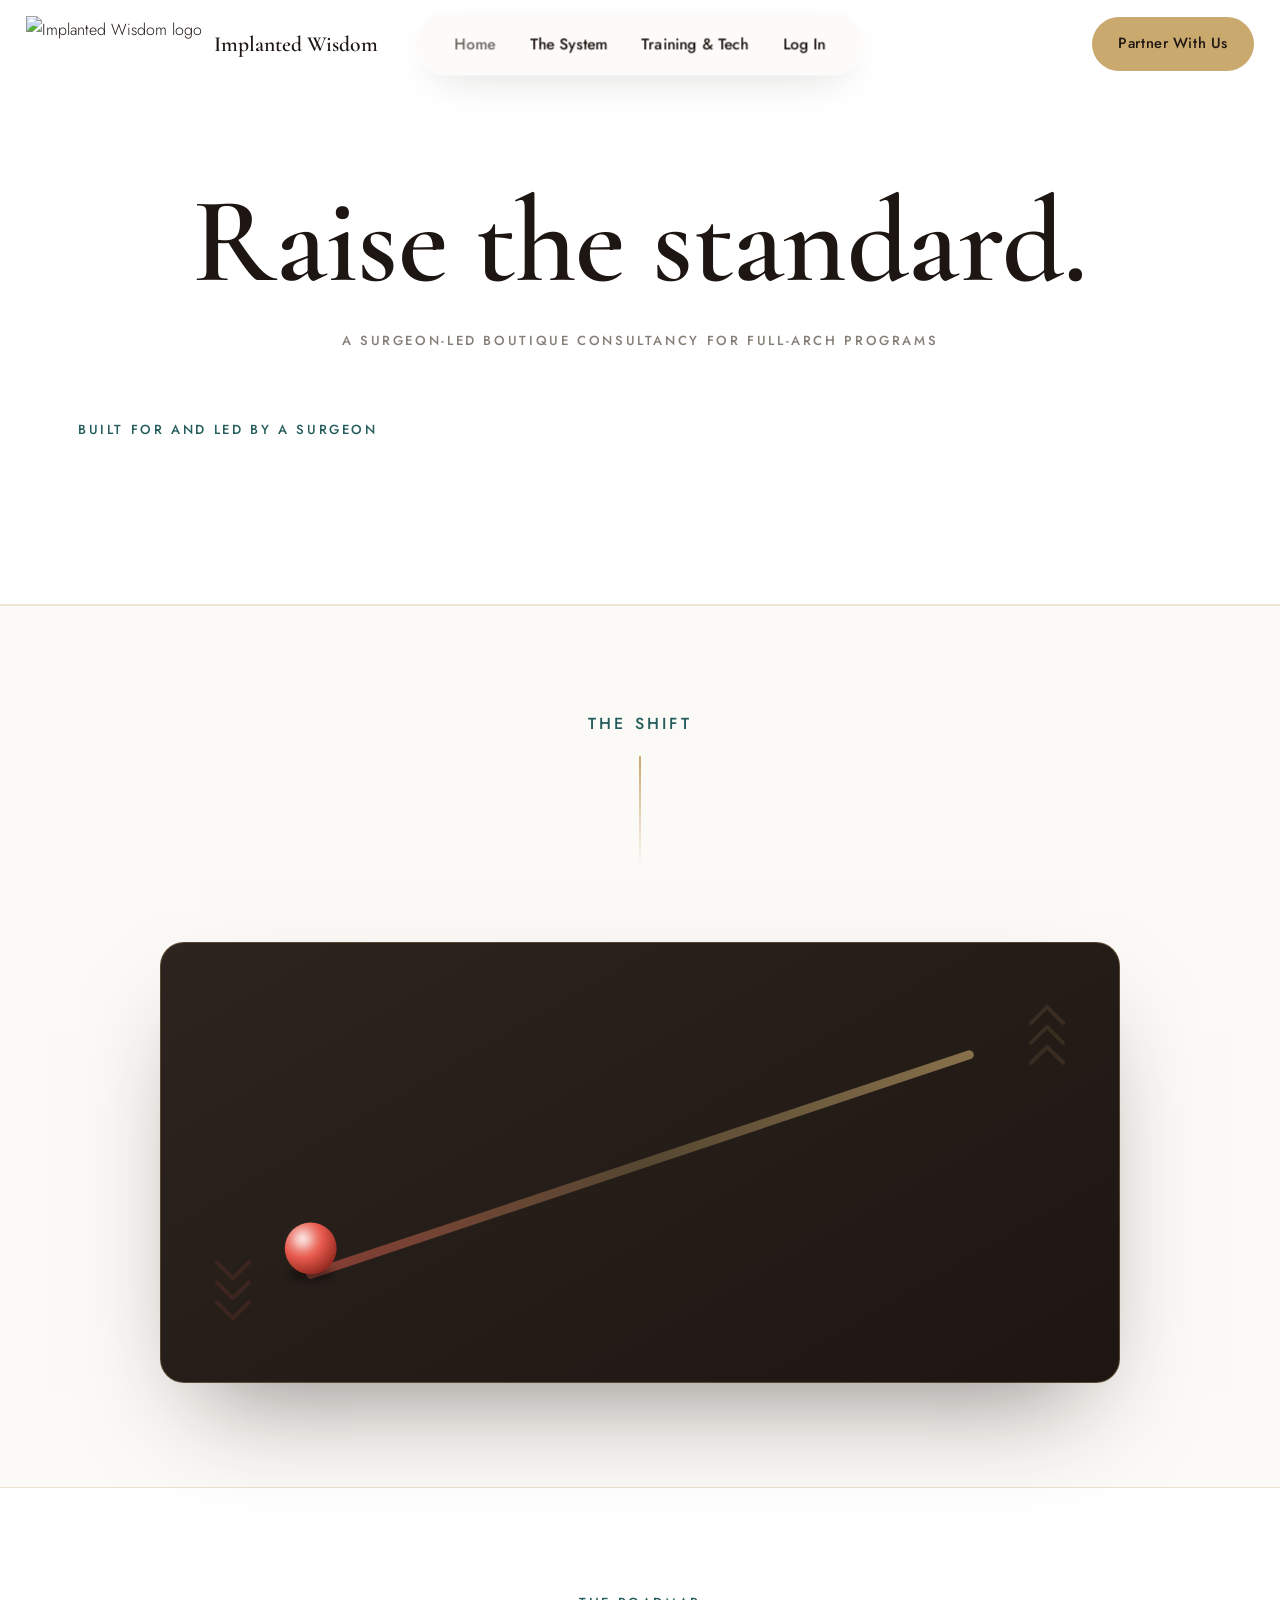
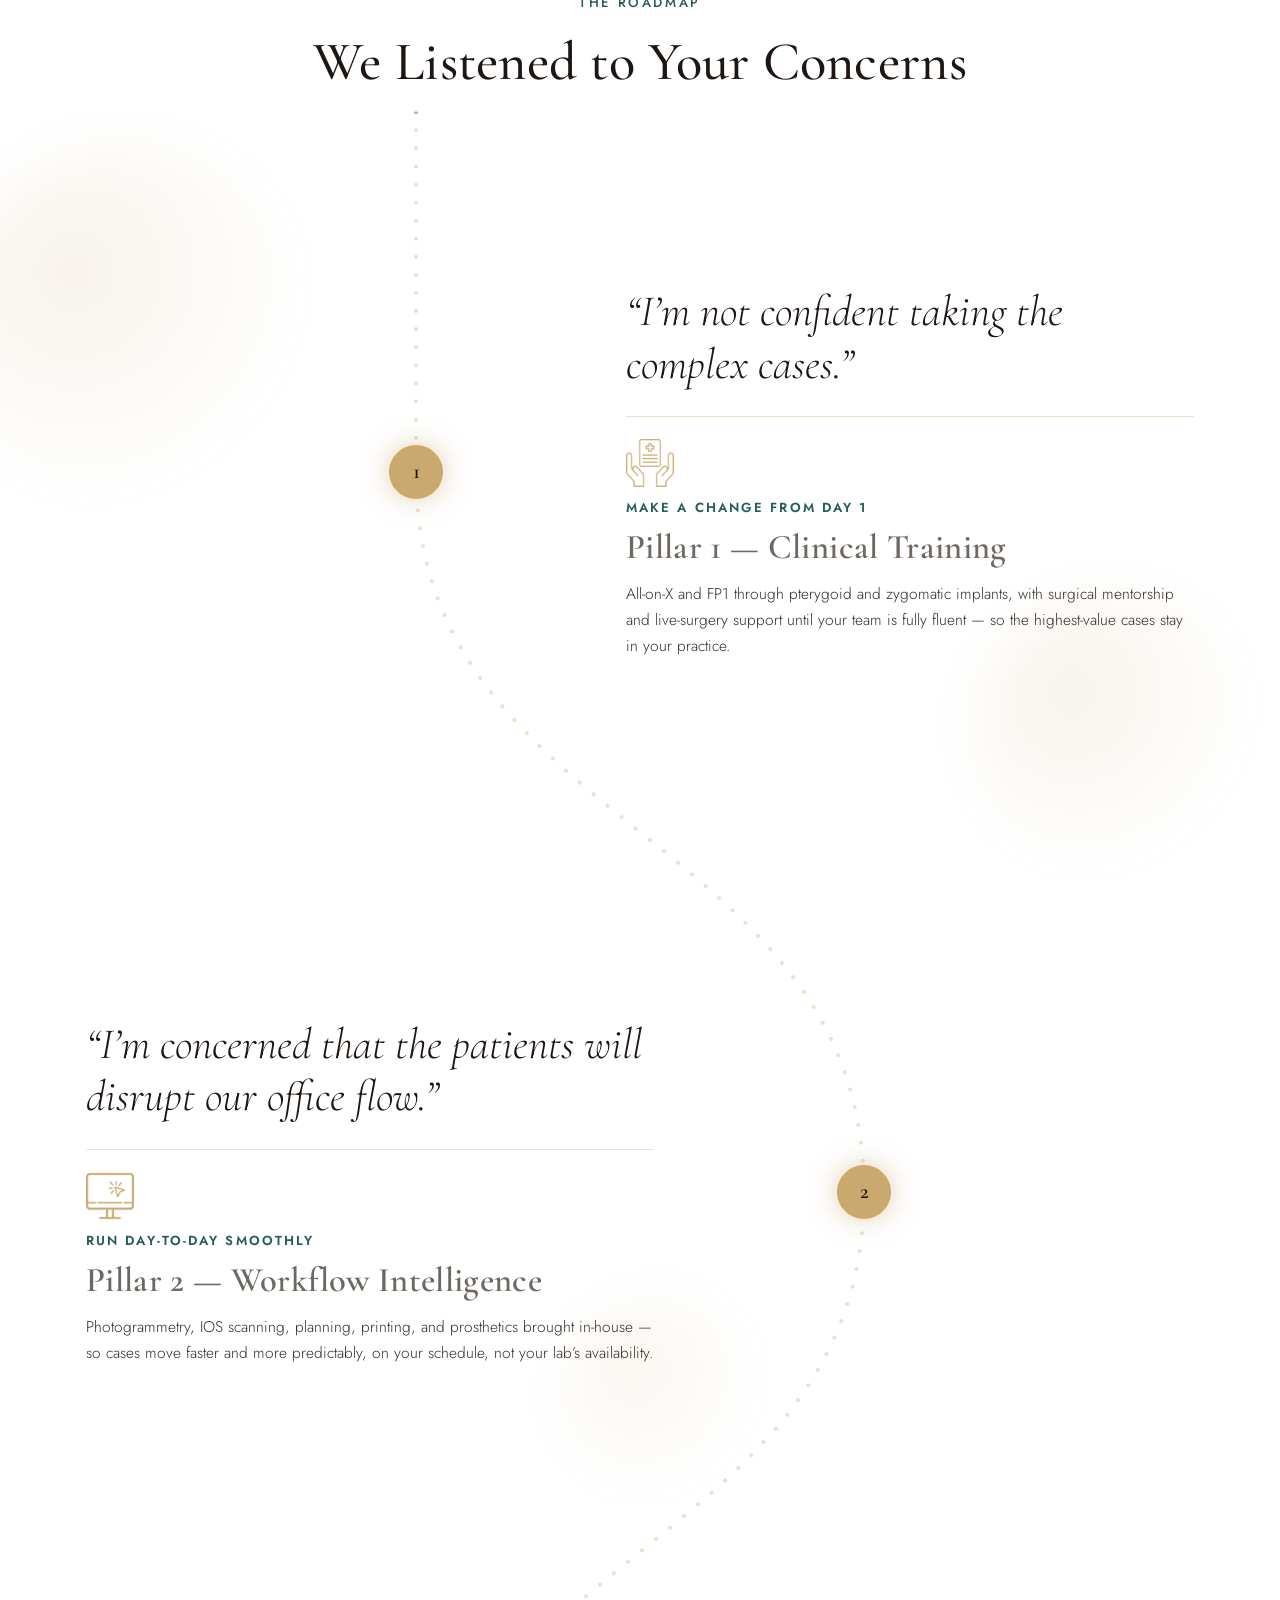
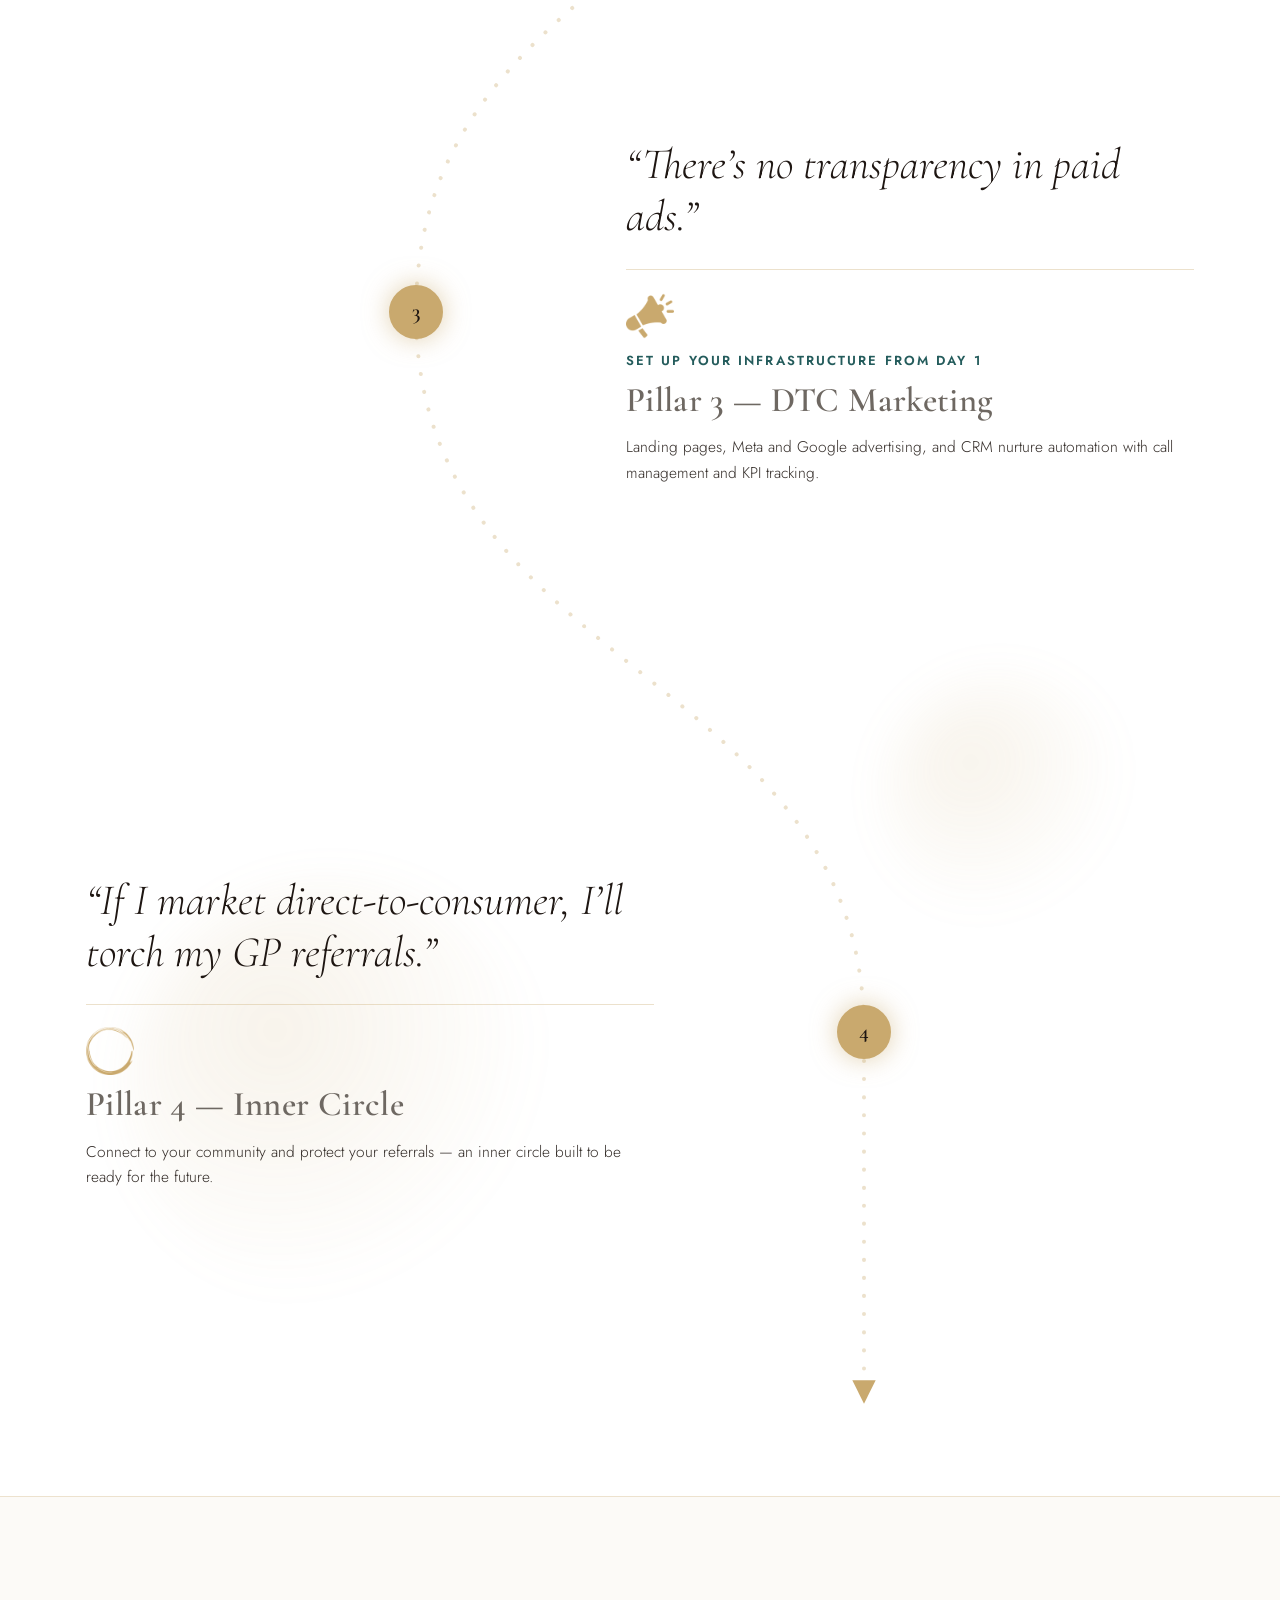
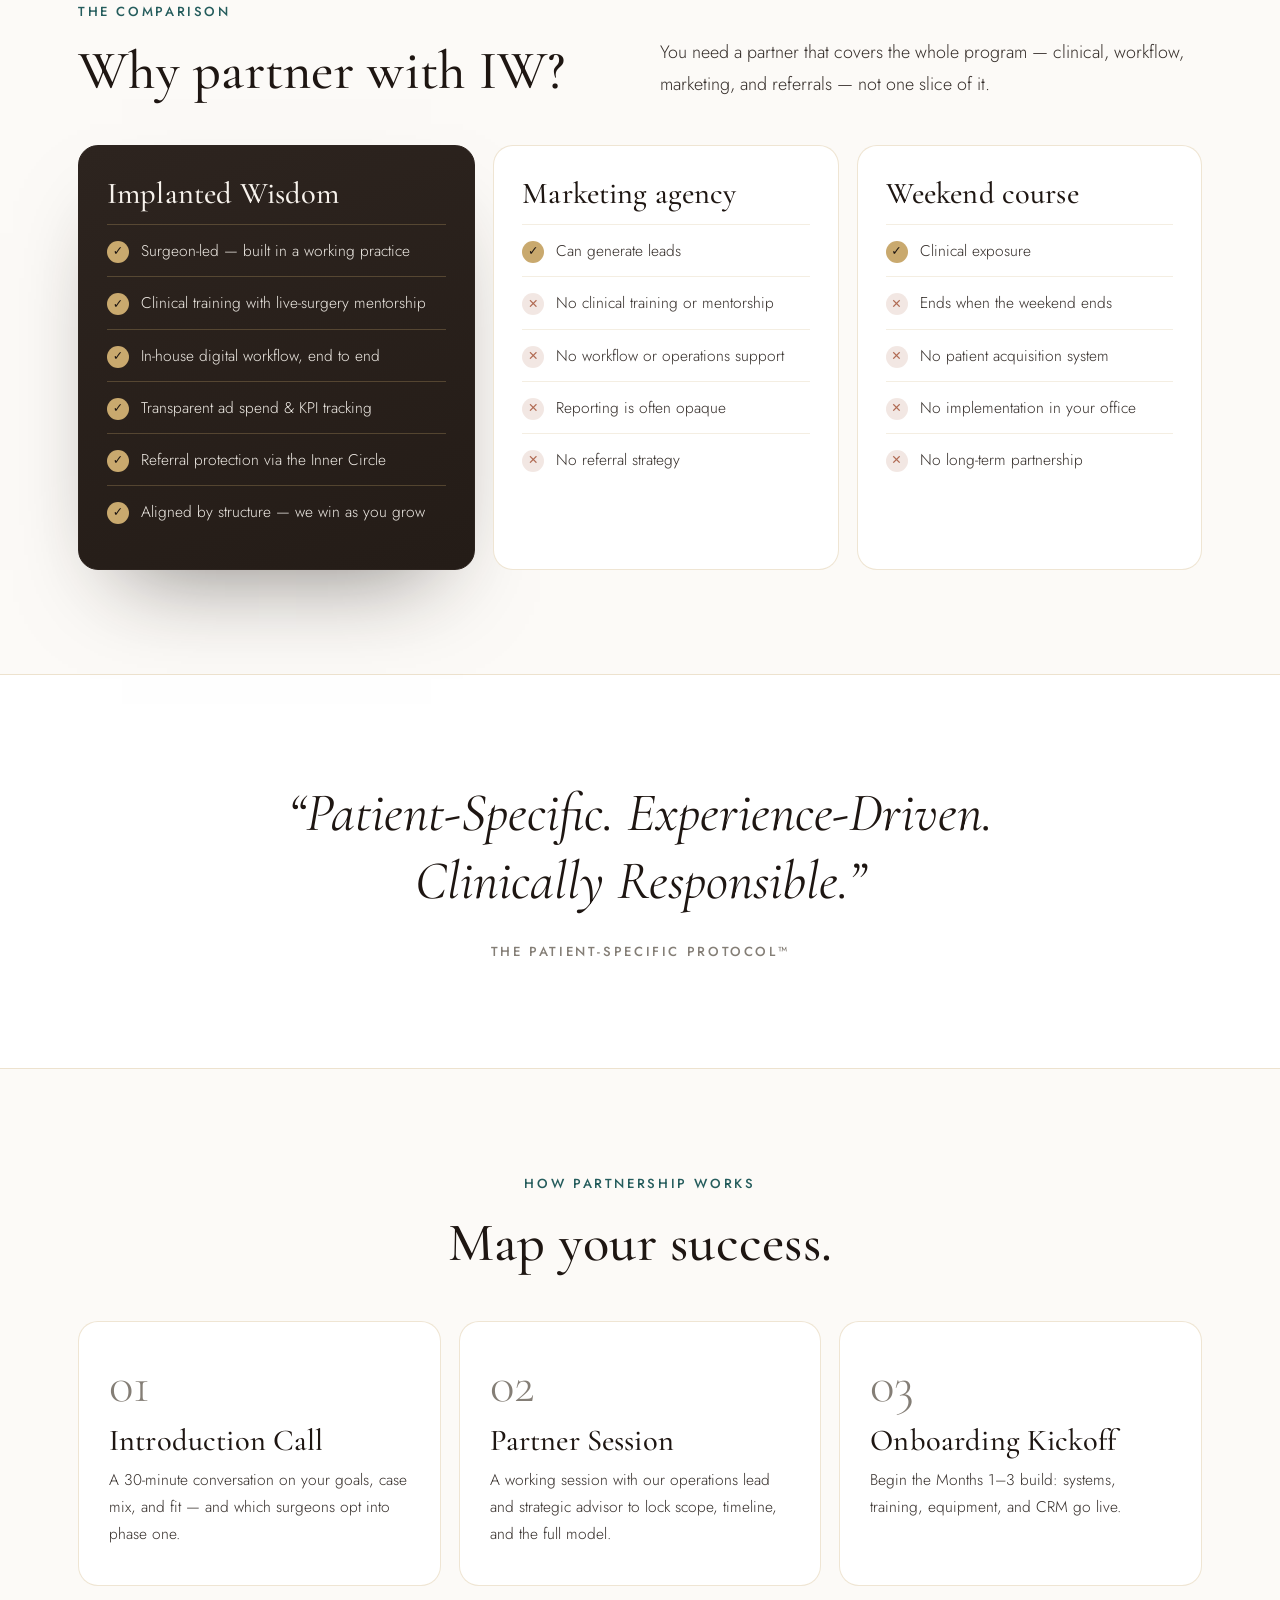
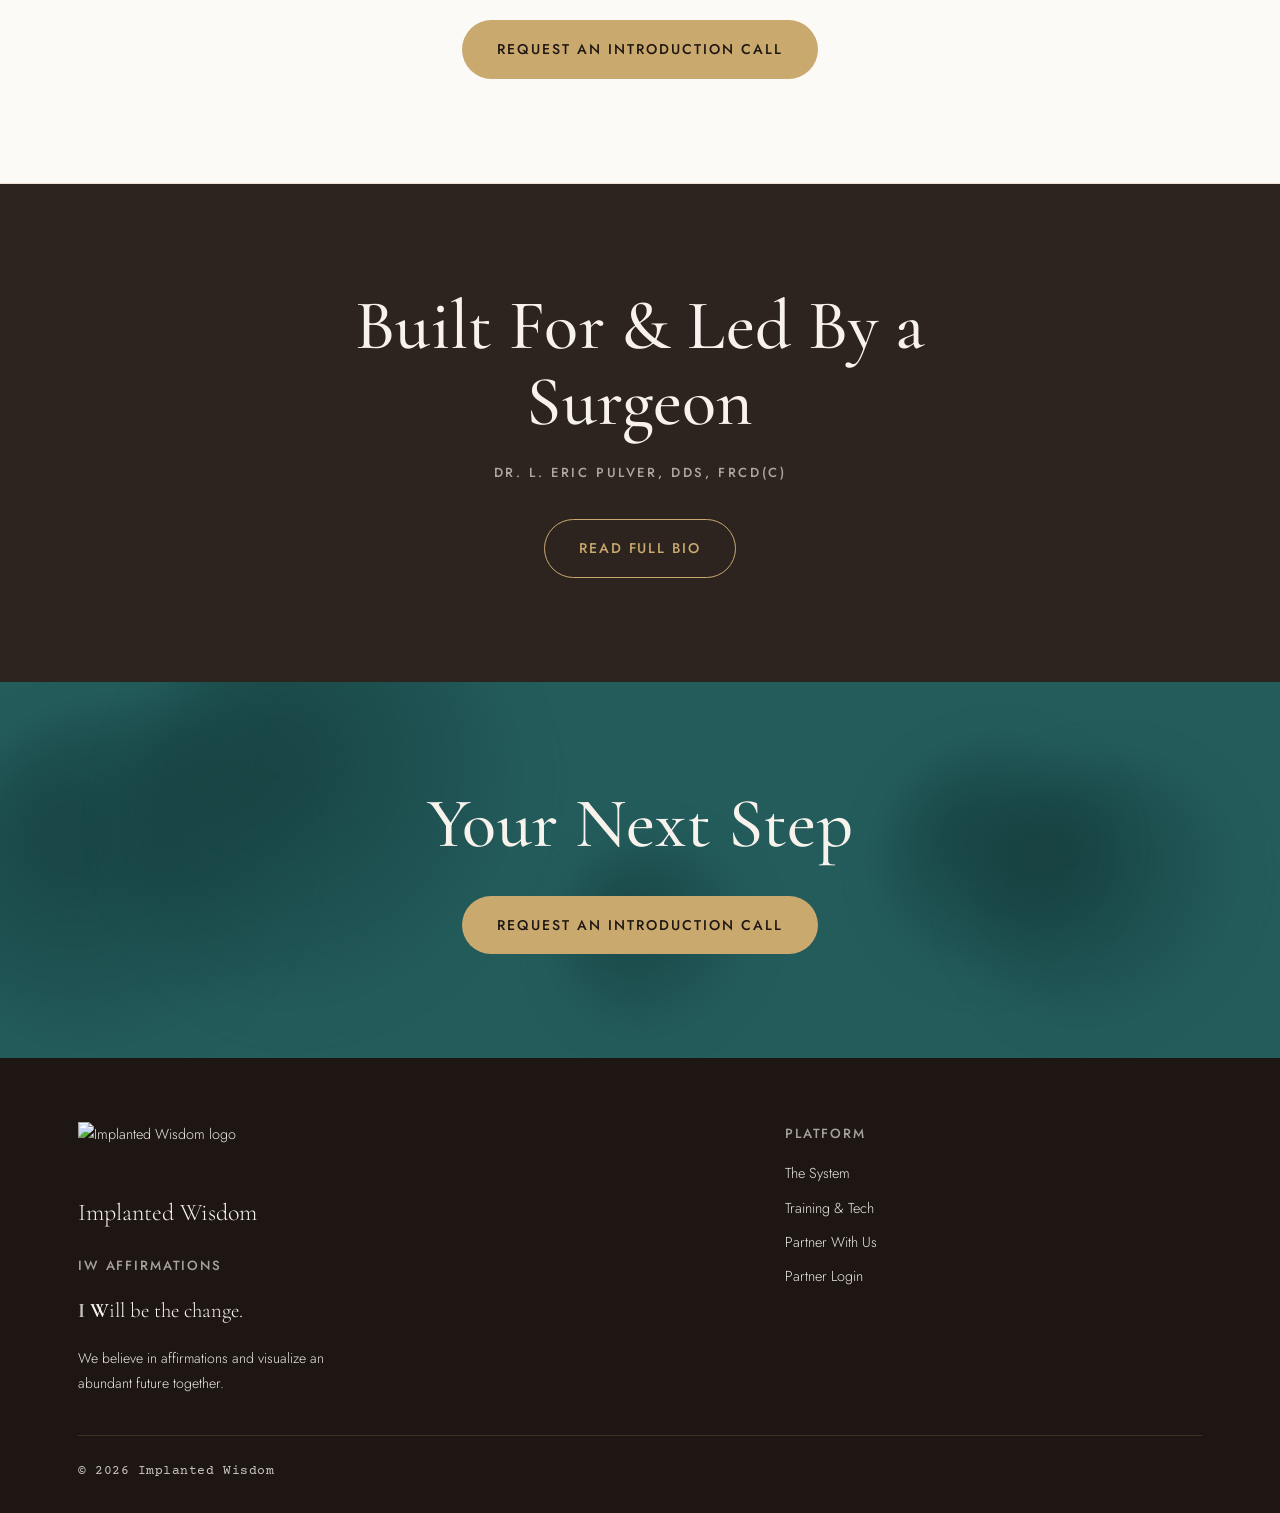
==== index.html @ 8e7bd253 "Add files via upload" ====
<!DOCTYPE html>
<html lang="en">
<head>
<meta charset="UTF-8">
<meta name="viewport" content="width=device-width, initial-scale=1.0">
<title>Implanted Wisdom — A Surgeon-Led Boutique Consultancy</title>
<meta name="description" content="Implanted Wisdom — a surgeon-led boutique consultancy for full-arch programs. We listened to your concerns and built the roadmap to answer each one.">
<meta property="og:title" content="Implanted Wisdom — A Surgeon-Led Boutique Consultancy">
<meta property="og:type" content="website">
<meta property="og:image" content="https://implantedwisdomcollective.com/og-image.png">
<meta property="og:url" content="https://implantedwisdomcollective.com/">
<link rel="icon" href="favicon.ico" sizes="any">
<link rel="icon" type="image/png" href="favicon.png">
<link rel="apple-touch-icon" href="apple-touch-icon.png">
<style>
/* ============================================================
   IMPLANTED WISDOM — HOME (white editorial redesign v2)
   Base: index-6 · Brand tokens from Brand Identity System 2026.
   ============================================================ */

@import url('https://fonts.googleapis.com/css2?family=Cormorant+Garamond:ital,wght@0,300;0,500;0,600;1,300;1,500;1,600&family=Jost:wght@300;400;500;600&family=Courier+Prime:wght@400;700&display=swap');

:root{
  --ink:#1E1612;
  --espresso:#2D241F;
  --gold:#C9A96E;
  --gold-soft:#d9c099;
  --gold-deep:#a8874e;
  --grey:#847e76;
  --grey-deep:#6e6862;
  --grey-light:rgba(242,238,231,.65);
  --teal:#245C5C;
  --teal-deep:#1c4a4a;
  --cream:#F7F2EC;
  --white:#FFFFFF;
  --paper:#FCFAF7;
  --ink-70:rgba(30,22,18,.9);
  --ink-50:rgba(30,22,18,.6);
  --cream-70:rgba(247,242,236,.96);
  --hairline:rgba(201,169,110,.30);
  --clay:#b06a52;

  --display:'Cormorant Garamond', Georgia, serif;
  --body:'Jost', system-ui, sans-serif;
  --mono:'Courier Prime', monospace;

  --maxw:1180px;
  --ease:cubic-bezier(.22,.68,.24,1);
}

*{box-sizing:border-box;margin:0;padding:0}
html{scroll-behavior:smooth}
[id]{scroll-margin-top:110px}
body{
  font-family:var(--body);font-weight:300;font-size:16px;line-height:1.75;
  color:var(--ink);background:var(--white);-webkit-font-smoothing:antialiased;overflow-x:hidden;
}
img{max-width:100%;display:block}
a{color:inherit;text-decoration:none}

h1,h2,h3{font-family:var(--display);font-weight:500;line-height:1.08;letter-spacing:.005em}
h1{font-size:clamp(3rem,8vw,6rem);font-weight:300}
h2{font-size:clamp(2.1rem,4.4vw,3.4rem)}
h3{font-size:clamp(1.4rem,2.4vw,1.9rem)}
.italic-gold{font-style:italic;color:var(--grey);font-weight:300}
.label{font-family:var(--body);font-weight:500;text-transform:uppercase;
  letter-spacing:.2em;font-size:0.82rem;color:var(--grey)}
.label.teal{color:var(--teal)}
.mono{font-family:var(--mono);letter-spacing:.02em}
.lead{font-size:1.12rem;line-height:1.8;color:var(--ink-70);max-width:62ch}
.tm{font-size:.62em;vertical-align:.55em;font-family:var(--body);font-weight:500}

.wrap{max-width:var(--maxw);margin:0 auto;padding:0 28px}
section{padding:104px 0}
.section-dark{background:var(--espresso);color:var(--cream)}
.section-dark .lead{color:var(--cream-70)}
.eyebrow{margin-bottom:18px}
.center{text-align:center}
.center .lead{margin-left:auto;margin-right:auto}
.narrow{max-width:800px}

/* ---------- scroll reveals ---------- */
.rv{opacity:0;transform:translateY(34px);transition:opacity .9s var(--ease),transform .9s var(--ease)}
.rv.in{opacity:1;transform:none}
.rv.d1{transition-delay:.08s}.rv.d2{transition-delay:.18s}.rv.d3{transition-delay:.28s}
@media (prefers-reduced-motion: reduce){.rv{opacity:1;transform:none;transition:none}}

/* Header / Nav — floating frosted pill (template style) */
.site-header{position:fixed;top:0;left:0;right:0;z-index:50;background:transparent;pointer-events:none}
.nav{display:flex;align-items:center;justify-content:space-between;
  height:auto;max-width:none;margin:0;padding:16px 26px;position:relative}
.brand{display:flex;align-items:center;gap:12px;color:var(--ink);pointer-events:auto}
.brand .brand-logo{height:56px;width:auto;display:block;object-fit:contain}
.brand .wordmark{line-height:1.05}
.brand .wordmark .name{font-family:var(--display);font-weight:600;font-size:1.35rem;color:var(--ink)}
.pillnav{pointer-events:auto;position:absolute;left:50%;top:50%;transform:translate(-50%,-50%);
  display:flex;align-items:center;gap:34px;
  background:rgba(250,248,244,.5);backdrop-filter:blur(16px) saturate(1.2);
  -webkit-backdrop-filter:blur(16px) saturate(1.2);
  border-radius:999px;padding:17px 38px;border:1px solid rgba(255,255,255,.55);
  box-shadow:0 14px 44px -22px rgba(30,22,18,.3)}
.pillnav a{font-family:var(--body);font-weight:500;font-size:.97rem;letter-spacing:.01em;
  color:var(--ink);transition:color .2s;white-space:nowrap}
.pillnav a:hover,.pillnav a.active{color:var(--grey-deep)}
.navright{display:flex;align-items:center;gap:10px;pointer-events:auto}
.nav-cta{font-family:var(--body);font-weight:500;font-size:.92rem;letter-spacing:.04em;
  background:var(--gold);color:var(--ink);padding:14px 26px;border-radius:999px;transition:all .25s;white-space:nowrap}
.nav-cta:hover{background:var(--gold-soft);transform:translateY(-1px)}
.nav-toggle{display:none;pointer-events:auto;background:rgba(250,248,244,.6);
  backdrop-filter:blur(14px);-webkit-backdrop-filter:blur(14px);
  border:1px solid rgba(255,255,255,.55);border-radius:999px;width:48px;height:48px;
  color:var(--ink);font-size:1.4rem;cursor:pointer;box-shadow:0 10px 30px -16px rgba(30,22,18,.3)}

/* Buttons */
.btn{display:inline-block;font-family:var(--body);font-weight:500;text-transform:uppercase;
  letter-spacing:.14em;font-size:0.88rem;padding:16px 34px;border-radius:999px;cursor:pointer;
  transition:all .25s;border:1px solid transparent}
.btn-gold{background:var(--gold);color:var(--ink)}
.btn-gold:hover{background:var(--gold-soft);transform:translateY(-2px)}
.btn-outline{border-color:var(--gold);color:var(--gold);background:transparent}
.btn-outline:hover{background:var(--gold);color:var(--ink)}
.btn-outline-ink{border-color:var(--ink);color:var(--ink);background:transparent}
.btn-outline-ink:hover{background:var(--ink);color:var(--cream)}
.btn-row{display:flex;gap:16px;flex-wrap:wrap;margin-top:34px}
.center .btn-row{justify-content:center}
.btn-row.center{justify-content:center}

/* Hero — big black headline + hero shot (template style) */
.hero{position:relative;background:var(--white);color:var(--ink);
  padding:180px 0 0;overflow:visible}
.hero .wrap{position:relative;z-index:2;max-width:1100px}
.hero h1{margin:0;color:var(--ink);font-weight:600;
  font-size:clamp(3.2rem,10.5vw,7.6rem);line-height:1.02;letter-spacing:-.005em}
.hero-shot{max-width:1240px;margin:26px auto 0;padding:0}
.hero-shot img{width:100%;height:auto;display:block}
.scroll-cue{position:relative;z-index:2;margin-top:58px;font-family:var(--mono);
  letter-spacing:.34em;text-transform:uppercase;font-size:0.72rem;color:var(--grey);
  display:flex;flex-direction:column;align-items:center;gap:12px}
.scroll-cue .sc-label{animation:scPulse 2.4s ease-in-out infinite}
@keyframes scPulse{0%,100%{opacity:.45}50%{opacity:1}}
.scroll-cue .sc-line{position:relative;width:2px;height:110px;border-radius:2px;overflow:hidden;
  background:linear-gradient(var(--gold),rgba(201,169,110,0))}
.scroll-cue .sc-dot{position:absolute;left:50%;top:-6px;width:6px;height:6px;border-radius:50%;
  transform:translateX(-50%);background:var(--gold);box-shadow:0 0 12px 2px rgba(201,169,110,.9);
  animation:scDrop 2.1s cubic-bezier(.6,0,.4,1) infinite}
@keyframes scDrop{0%{top:-6px;opacity:0}18%{opacity:1}82%{opacity:1}100%{top:110px;opacity:0}}
.scroll-cue .sc-arrows{display:flex;flex-direction:column;align-items:center;margin-top:14px}
.scroll-cue .sc-arrows i{width:13px;height:13px;margin-top:-5px;transform:rotate(45deg);
  border-right:2px solid var(--gold);border-bottom:2px solid var(--gold);opacity:0;
  animation:scChev 1.9s ease-in-out infinite}
.scroll-cue .sc-arrows i:nth-child(1){animation-delay:0s}
.scroll-cue .sc-arrows i:nth-child(2){animation-delay:.16s}
.scroll-cue .sc-arrows i:nth-child(3){animation-delay:.32s}
@keyframes scChev{0%{opacity:0;transform:translateY(-5px) rotate(45deg)}
  40%{opacity:1}100%{opacity:0;transform:translateY(6px) rotate(45deg)}}
@media(prefers-reduced-motion:reduce){.scroll-cue *{animation:none}}

/* DTC — sphere & track cinematic animation (dark panel on white page) */
.shift-section{background:var(--paper);border-top:1px solid var(--hairline);border-bottom:1px solid var(--hairline)}
.dtc-viz{max-width:960px;margin:0 auto;background:linear-gradient(150deg,var(--espresso) 0%,#241c17 55%,var(--ink) 100%);
  border:1px solid var(--hairline);border-radius:24px;padding:20px clamp(12px,3vw,30px);
  box-shadow:0 50px 100px -40px rgba(30,22,18,.5)}
.shift-stage{width:100%}
.shift-stage svg{width:100%;height:auto;display:block;overflow:visible}
.st-track{fill:none;stroke:url(#stTrack);stroke-width:9;stroke-linecap:round}
.st-eyebrow{opacity:0;font-size:21px}
@media(max-width:600px){.st-eyebrow{font-size:27px;letter-spacing:1.5px}}
.st-stat{opacity:0;transition:opacity .35s ease;pointer-events:none}
@media (hover:hover) and (pointer:fine){
  #txtGold,#txtRed{cursor:pointer}
  #txtGold:hover .st-stat,#txtRed:hover .st-stat{opacity:1}
}
.st-chev{opacity:.12;animation:stFlash 1.5s ease-in-out infinite}
@keyframes stFlash{0%,100%{opacity:.12}45%{opacity:1}}

/* Concern -> Pillar winding roadmap — white version */
.rm-road{position:relative;max-width:1120px;margin:0 auto}
.rm-svg{position:absolute;left:0;top:0;overflow:visible;pointer-events:none;z-index:0}
.rm-base{fill:none;stroke:rgba(201,169,110,.35);stroke-width:4;stroke-linecap:round;stroke-dasharray:.1 18}
.rm-prog{fill:none;stroke:var(--gold);stroke-width:4;stroke-linecap:round;stroke-dasharray:.1 18}
.rm-dot{position:absolute;left:0;top:0;width:18px;height:18px;border-radius:50%;background:var(--gold);
  transform:translate(-50%,-50%);box-shadow:0 0 22px rgba(201,169,110,.9);opacity:0;transition:opacity .3s;z-index:3}
.rm-node{position:absolute;left:0;top:0;width:54px;height:54px;border-radius:50%;transform:translate(-50%,-50%);
  background:var(--white);border:2px solid rgba(201,169,110,.55);display:flex;align-items:center;justify-content:center;
  font-family:var(--display);font-weight:600;font-size:1.35rem;color:var(--grey-deep);z-index:2;transition:all .45s;
  box-shadow:0 10px 30px -14px rgba(30,22,18,.25)}
.rm-stop.in .rm-node{background:var(--gold);color:var(--ink);border-color:var(--gold);box-shadow:0 0 26px rgba(201,169,110,.55)}
.rm-stop{display:flex;align-items:center;min-height:80vh}
.rm-stop.left{justify-content:flex-end}
.rm-stop.right{justify-content:flex-start}
.rm-card{width:min(580px,54%);padding:10px 6px;position:relative;z-index:2;
  transition:opacity .6s ease,transform .6s cubic-bezier(.2,.7,.2,1)}
.rm-road.js .rm-card{opacity:0;transform:translateY(34px)}
.rm-road.js .rm-stop.in .rm-card{opacity:1;transform:translateY(0)}
.rm-concern{font-family:var(--display);font-style:italic;color:var(--ink);
  font-size:clamp(2.1rem,3.4vw,3rem);line-height:1.2;margin-bottom:26px}
.rm-div{height:1px;background:rgba(201,169,110,.35);margin:0 0 22px}
.rm-tag{display:block;font-family:var(--body);font-weight:600;text-transform:uppercase;
  letter-spacing:.16em;font-size:.82rem;color:var(--teal);margin-bottom:8px}
.rm-plabel{display:block;font-family:var(--display);font-weight:600;letter-spacing:.01em;
  font-size:clamp(1.7rem,2.7vw,2.35rem);line-height:1.15;color:var(--grey-deep);margin-bottom:14px}
.rm-desc{color:var(--ink-70);font-size:0.97rem;line-height:1.65}
/* gold orb background — soft on white */
.orbs{position:relative;overflow:hidden}
.orbs-bg{position:absolute;inset:0;z-index:0;pointer-events:none;overflow:hidden}
.orb{position:absolute;border-radius:50%;filter:blur(24px);opacity:.35;
  background:radial-gradient(circle at 35% 35%, rgba(201,169,110,.4), rgba(201,169,110,0) 70%);
  animation:orbDrift 26s ease-in-out infinite}
.orb.o1{width:360px;height:360px;left:-4%;top:8%;animation-duration:30s}
.orb.o2{width:280px;height:280px;right:2%;top:22%;animation-duration:34s;animation-delay:-6s}
.orb.o3{width:420px;height:420px;left:10%;bottom:6%;animation-duration:38s;animation-delay:-12s}
.orb.o4{width:240px;height:240px;right:12%;bottom:18%;animation-duration:28s;animation-delay:-3s}
.orb.o5{width:200px;height:200px;left:44%;top:44%;animation-duration:32s;animation-delay:-9s;opacity:.25}
@keyframes orbDrift{
  0%{transform:translate(0,0) scale(1)}
  33%{transform:translate(40px,-50px) scale(1.12)}
  66%{transform:translate(-30px,30px) scale(.94)}
  100%{transform:translate(0,0) scale(1)}
}
@media(prefers-reduced-motion:reduce){.orb{animation:none}}
@media(max-width:760px){
  .rm-stop{min-height:62vh}
  .rm-stop.left,.rm-stop.right{justify-content:flex-start}
  .rm-card{width:auto;margin-left:60px;padding:30px 26px}
  .rm-concern{font-size:1.75rem}
  .rm-plabel{font-size:1.5rem}
}

/* credentials marquee (template trusted-by band) */
.credband{padding:66px 0 72px;background:var(--white);border-bottom:1px solid var(--hairline)}
.credmq{overflow:hidden;position:relative}
.credmq::before,.credmq::after{content:"";position:absolute;top:0;bottom:0;width:120px;z-index:2;pointer-events:none}
.credmq::before{left:0;background:linear-gradient(90deg,var(--white),rgba(255,255,255,0))}
.credmq::after{right:0;background:linear-gradient(270deg,var(--white),rgba(255,255,255,0))}
.credtrack{display:flex;width:max-content;animation:credslide 46s linear infinite}
.credset{display:flex;align-items:center;gap:clamp(46px,6vw,88px);padding-right:clamp(46px,6vw,88px)}
.credset img{height:54px;width:auto;filter:brightness(0);opacity:.45;transition:filter .35s,opacity .35s}
.credset img:hover{filter:none;opacity:1}
@keyframes credslide{to{transform:translateX(-50%)}}
@media (prefers-reduced-motion: reduce){.credtrack{animation:none;flex-wrap:wrap}}
@media (max-width:760px){.credset img{height:42px}.credband{padding:48px 0 54px}}

/* comparison (template "Why Choose Area?") */
.cmp-head{display:grid;grid-template-columns:1fr 1fr;gap:40px;align-items:end;margin-bottom:44px}
.cmp{display:grid;grid-template-columns:1.15fr 1fr 1fr;gap:18px;align-items:stretch}
.cmp-col{border:1px solid var(--hairline);border-radius:20px;padding:32px 28px;background:var(--white)}
.cmp-col.hero-col{background:linear-gradient(160deg,var(--espresso),#241c17);color:var(--cream);
  border-color:var(--espresso);box-shadow:0 44px 90px -44px rgba(30,22,18,.55)}
.cmp-col h3{margin-bottom:14px}
.cmp-row{display:flex;gap:12px;align-items:flex-start;padding:12px 0;
  border-top:1px solid rgba(201,169,110,.2);font-size:.97rem;color:var(--ink-70)}
.cmp-col.hero-col .cmp-row{border-top-color:rgba(201,169,110,.28);color:var(--cream-70)}
.cmp-ic{width:22px;height:22px;border-radius:50%;flex:0 0 22px;display:flex;align-items:center;
  justify-content:center;font-size:.78rem;font-weight:600;margin-top:4px}
.ic-y{background:var(--gold);color:var(--ink)}
.ic-n{background:rgba(176,106,82,.16);color:var(--clay)}

.section-dark .label,.cta-band .label{color:var(--grey-light)}

/* statement band (template quote moment) */
.statement-q{font-family:var(--display);font-weight:400;font-style:italic;
  font-size:clamp(2rem,4.6vw,3.4rem);line-height:1.25;color:var(--ink)}

/* steps (template "Map Your Success") */
.steps{display:grid;grid-template-columns:repeat(3,1fr);gap:18px}
.scard{border:1px solid var(--hairline);border-radius:20px;padding:38px 30px;background:var(--white);
  transition:transform .35s var(--ease),box-shadow .35s var(--ease)}
.scard:hover{transform:translateY(-6px);box-shadow:0 26px 55px -32px rgba(30,22,18,.28)}
.scard .bignum{font-family:var(--display);font-weight:300;font-size:3.2rem;line-height:1;
  color:var(--grey);display:block;margin-bottom:14px}
.scard p{font-size:.97rem;color:var(--ink-70);margin-top:8px}

/* CTA band */
.cta-band{background:var(--teal);color:var(--cream);text-align:center;position:relative;overflow:hidden}
.cta-band h2{color:var(--cream)}
.cta-band .lead{margin:18px auto 0;color:var(--cream-70)}
.orb.teal{background:radial-gradient(circle at 35% 35%, rgba(15,48,48,.9), rgba(15,48,48,0) 70%);opacity:.6}

/* Footer */
.site-footer{background:var(--ink);color:var(--cream-70);padding:64px 0 30px;font-size:.9rem}
.footer-grid{display:grid;grid-template-columns:1.6fr 1fr;gap:40px;padding-bottom:40px;
  border-bottom:1px solid rgba(201,169,110,.18)}
.footer-grid h4{font-family:var(--body);font-weight:500;text-transform:uppercase;letter-spacing:.14em;
  font-size:0.83rem;color:var(--grey-light);margin-bottom:16px}
.footer-grid a{display:block;color:var(--cream-70);margin-bottom:9px;transition:color .2s}
.footer-grid a:hover{color:var(--cream)}
.footer-logo{height:54px;width:auto;display:block;margin-bottom:16px;object-fit:contain}
.footer-brand .name{font-family:var(--display);font-size:1.5rem;color:var(--cream)}
.footer-brand .sub{font-family:var(--body);font-weight:500;text-transform:uppercase;
  letter-spacing:.2em;font-size:0.69rem;color:var(--grey-light);margin-top:4px}
.footer-brand p{margin-top:16px;max-width:34ch;font-size:1.01rem}
.footer-legal{display:flex;justify-content:space-between;flex-wrap:wrap;gap:12px;
  padding-top:24px;font-family:var(--mono);font-size:0.83rem;letter-spacing:.04em;color:rgba(247,242,236,.8)}

/* Responsive */
@media(max-width:880px){
  .brand .brand-logo{height:44px}
  .brand .wordmark .name{font-size:1.1rem}
  .pillnav{display:none}
  .pillnav.open{display:flex;flex-direction:column;gap:4px;position:fixed;left:16px;right:16px;top:78px;
    transform:none;border-radius:24px;padding:18px 24px;align-items:stretch;
    background:rgba(250,248,244,.85);backdrop-filter:blur(20px);-webkit-backdrop-filter:blur(20px)}
  .pillnav.open a{padding:12px 4px;font-size:1.05rem;border-bottom:1px solid rgba(201,169,110,.18)}
  .pillnav.open a:last-child{border-bottom:0}
  .nav-cta{display:none}
  .nav-toggle{display:block}
  .footer-grid{grid-template-columns:1fr}
  section{padding:64px 0}
  .hero{padding:120px 0 0}
  .cmp-head{grid-template-columns:1fr;gap:14px;margin-bottom:30px}
  .cmp{grid-template-columns:1fr}
  .steps{grid-template-columns:1fr}
}

</style>
</head>
<body>

<!-- ============ HEADER ============ -->
<header class="site-header">
  <nav class="nav">
    <a class="brand" href="index.html">
      <img class="brand-logo" src="https://raw.githubusercontent.com/skylar-ship-it/IW/main/logo3D.png" alt="Implanted Wisdom logo">
      <span class="wordmark">
        <span class="name">Implanted Wisdom</span>
      </span>
    </a>
    <div class="pillnav" id="pillnav">
      <a href="index.html" class="active">Home</a>
      <a href="the-system.html">The System</a>
      <a href="training-tech.html">Training &amp; Tech</a>
      <a href="login.html">Log In</a>
    </div>
    <div class="navright">
      <a href="partner.html" class="nav-cta">Partner With Us</a>
      <button class="nav-toggle" aria-label="Menu" onclick="document.getElementById('pillnav').classList.toggle('open')">≡</button>
    </div>
  </nav>
</header>

<!-- ============ HERO (template-style: one huge headline + hero shot) ============ -->
<section class="hero center">
  <div class="wrap">
    <h1 class="rv in">Raise the standard.</h1>
    <p class="label rv d1" style="margin-top:26px">A Surgeon-Led Boutique Consultancy for Full-Arch Programs</p>
  </div>
  <div class="hero-shot rv d1">
    <img src="https://raw.githubusercontent.com/skylar-ship-it/IW/main/heroimage.png" alt="The IW Partner Portal" onerror="this.parentNode.style.display='none'">
  </div>
</section>

<!-- ============ CREDENTIALS MARQUEE (template "Trusted by" band) ============ -->
<section class="credband">
  <div class="wrap">
    <p class="label teal rv" style="margin-bottom:36px">Built For And Led By A Surgeon</p>
  </div>
  <div class="credmq" aria-hidden="true">
    <div class="credtrack">
      <div class="credset">
        <img src="https://raw.githubusercontent.com/skylar-ship-it/IW/main/ACD-edit.png.webp" alt=""><img src="https://raw.githubusercontent.com/skylar-ship-it/IW/main/assoc1-edit.png.webp" alt=""><img src="https://raw.githubusercontent.com/skylar-ship-it/IW/main/assoc2-edit.png.webp" alt="">
        <img src="https://raw.githubusercontent.com/skylar-ship-it/IW/main/assoc3.png.webp" alt=""><img src="https://raw.githubusercontent.com/skylar-ship-it/IW/main/assoc4.png.webp" alt=""><img src="https://raw.githubusercontent.com/skylar-ship-it/IW/main/assoc5.png.webp" alt="">
        <img src="https://raw.githubusercontent.com/skylar-ship-it/IW/main/assoc6-edit.png.webp" alt=""><img src="https://raw.githubusercontent.com/skylar-ship-it/IW/main/assoc7-edit.png.webp" alt=""><img src="https://raw.githubusercontent.com/skylar-ship-it/IW/main/assoc8-edit-1.png.webp" alt="">
        <img src="https://raw.githubusercontent.com/skylar-ship-it/IW/main/assoc12.png.webp" alt=""><img src="https://raw.githubusercontent.com/skylar-ship-it/IW/main/assoc13.png.webp" alt=""><img src="https://raw.githubusercontent.com/skylar-ship-it/IW/main/DentiAI-edit.png.webp" alt="">
        <img src="https://raw.githubusercontent.com/skylar-ship-it/IW/main/rcdc-edit.png.webp" alt=""><img src="https://raw.githubusercontent.com/skylar-ship-it/IW/main/Univ-of-Toronto-edit.png.webp" alt="">
      </div>
      <div class="credset">
        <img src="https://raw.githubusercontent.com/skylar-ship-it/IW/main/ACD-edit.png.webp" alt=""><img src="https://raw.githubusercontent.com/skylar-ship-it/IW/main/assoc1-edit.png.webp" alt=""><img src="https://raw.githubusercontent.com/skylar-ship-it/IW/main/assoc2-edit.png.webp" alt="">
        <img src="https://raw.githubusercontent.com/skylar-ship-it/IW/main/assoc3.png.webp" alt=""><img src="https://raw.githubusercontent.com/skylar-ship-it/IW/main/assoc4.png.webp" alt=""><img src="https://raw.githubusercontent.com/skylar-ship-it/IW/main/assoc5.png.webp" alt="">
        <img src="https://raw.githubusercontent.com/skylar-ship-it/IW/main/assoc6-edit.png.webp" alt=""><img src="https://raw.githubusercontent.com/skylar-ship-it/IW/main/assoc7-edit.png.webp" alt=""><img src="https://raw.githubusercontent.com/skylar-ship-it/IW/main/assoc8-edit-1.png.webp" alt="">
        <img src="https://raw.githubusercontent.com/skylar-ship-it/IW/main/assoc12.png.webp" alt=""><img src="https://raw.githubusercontent.com/skylar-ship-it/IW/main/assoc13.png.webp" alt=""><img src="https://raw.githubusercontent.com/skylar-ship-it/IW/main/DentiAI-edit.png.webp" alt="">
        <img src="https://raw.githubusercontent.com/skylar-ship-it/IW/main/rcdc-edit.png.webp" alt=""><img src="https://raw.githubusercontent.com/skylar-ship-it/IW/main/Univ-of-Toronto-edit.png.webp" alt="">
      </div>
    </div>
  </div>
</section>

<!-- ============ THE SHIFT — EVERYONE IS GOING DTC ============ -->
<section class="shift-section center">
  <div class="wrap narrow">
    <p class="label teal eyebrow rv" style="font-size:1rem">The Shift</p>
  </div>
  <div class="scroll-cue" style="margin-top:10px;margin-bottom:26px">
    <span class="sc-line"><span class="sc-dot"></span></span>
    <span class="sc-arrows"><i></i><i></i><i></i></span>
  </div>
  <div class="wrap">
    <div class="dtc-viz rv d1">
      <div class="shift-stage" id="shiftStage">
        <svg viewBox="0 0 900 400" xmlns="http://www.w3.org/2000/svg" role="img" aria-label="A single ball rolls from a fallen standard of care up to specialists leading full-arch">
          <defs>
            <linearGradient id="stTrack" gradientUnits="userSpaceOnUse" x1="120" y1="312" x2="780" y2="92">
              <stop offset="0" stop-color="#E7594C" stop-opacity=".5"></stop>
              <stop offset="0.5" stop-color="#C9A96E" stop-opacity=".3"></stop>
              <stop offset="1" stop-color="#C9A96E" stop-opacity=".6"></stop>
            </linearGradient>
            <radialGradient id="gGold" cx="34%" cy="30%" r="78%">
              <stop offset="0" stop-color="#F8ECCF"></stop><stop offset="0.45" stop-color="#D4B577"></stop><stop offset="1" stop-color="#8A6733"></stop>
            </radialGradient>
            <radialGradient id="gRed" cx="34%" cy="30%" r="78%">
              <stop offset="0" stop-color="#F6C3BB"></stop><stop offset="0.5" stop-color="#E7594C"></stop><stop offset="1" stop-color="#8A241B"></stop>
            </radialGradient>
            <filter id="stShadow" x="-60%" y="-60%" width="220%" height="220%">
              <feGaussianBlur in="SourceGraphic" stdDeviation="4"></feGaussianBlur>
            </filter>
          </defs>

          <!-- the rising track -->
          <path id="stPath" class="st-track" d="M120 312 L 780 92"></path>

          <!-- ambient flashing arrows: red down on the left, gold up on the right -->
          <g fill="none" stroke="#E7594C" stroke-width="4" stroke-linecap="round" stroke-linejoin="round">
            <path class="st-chev" style="animation-delay:0s"    d="M26 300 L42 316 L58 300"></path>
            <path class="st-chev" style="animation-delay:.18s"  d="M26 320 L42 336 L58 320"></path>
            <path class="st-chev" style="animation-delay:.36s"  d="M26 340 L42 356 L58 340"></path>
          </g>
          <g fill="none" stroke="#C9A96E" stroke-width="4" stroke-linecap="round" stroke-linejoin="round">
            <path class="st-chev" style="animation-delay:0s"    d="M842 100 L858 84 L874 100"></path>
            <path class="st-chev" style="animation-delay:.18s"  d="M842 80 L858 64 L874 80"></path>
            <path class="st-chev" style="animation-delay:.36s"  d="M842 60 L858 44 L874 60"></path>
          </g>

          <!-- LEFT: standard of care fell (red, low) — hover for full stat -->
          <g id="txtRed">
            <text class="st-eyebrow" x="118" y="362" fill="#E7594C" font-family="Jost, sans-serif" font-size="21" font-weight="500" letter-spacing="2.6">STANDARD OF CARE FELL &#8595;</text>
            <rect x="114" y="344" width="380" height="34" fill="rgba(0,0,0,0)" pointer-events="all"></rect>
            <g class="st-stat">
              <rect x="150" y="150" width="352" height="122" rx="12" fill="rgba(18,12,9,.97)" stroke="rgba(231,89,76,.4)" stroke-width="1"></rect>
              <text x="172" y="194" fill="#E7594C" font-family="'Cormorant Garamond', serif" font-size="38" font-weight="600">2&#215;</text>
              <text x="172" y="220" fill="#F7F2EC" font-family="Jost, sans-serif" font-size="14.5">higher implant-failure rate for</text>
              <text x="172" y="240" fill="#F7F2EC" font-family="Jost, sans-serif" font-size="14.5">inexperienced vs. experienced surgeons.</text>
              <text x="172" y="260" fill="rgba(247,242,236,.5)" font-family="'Courier Prime', monospace" font-size="10.5">Dental Implant Clinical Research Group</text>
            </g>
          </g>

          <!-- RIGHT: specialists taking full-arch back (gold, high) — hover for full stat -->
          <g id="txtGold">
            <text class="st-eyebrow" x="600" y="94" text-anchor="end" fill="#C9A96E" font-family="Jost, sans-serif" font-size="21" font-weight="500" letter-spacing="2.4">QUALIFIED SPECIALISTS TAKING</text>
            <text class="st-eyebrow" x="600" y="120" text-anchor="end" fill="#C9A96E" font-family="Jost, sans-serif" font-size="21" font-weight="500" letter-spacing="2.4">FULL-ARCH BACK &mdash; LEADING IT &#8593;</text>
            <rect x="150" y="76" width="452" height="52" fill="rgba(0,0,0,0)" pointer-events="all"></rect>
            <g class="st-stat">
              <rect x="398" y="150" width="352" height="122" rx="12" fill="rgba(18,12,9,.97)" stroke="rgba(201,169,110,.4)" stroke-width="1"></rect>
              <text x="728" y="194" text-anchor="end" fill="#E4C88E" font-family="'Cormorant Garamond', serif" font-size="38" font-weight="600">1.3&ndash;1.7%</text>
              <text x="728" y="220" text-anchor="end" fill="#F7F2EC" font-family="Jost, sans-serif" font-size="14.5">early implant-failure rate for specialists</text>
              <text x="728" y="240" text-anchor="end" fill="#F7F2EC" font-family="Jost, sans-serif" font-size="14.5">&mdash; about half that of general operators.</text>
              <text x="728" y="260" text-anchor="end" fill="rgba(247,242,236,.5)" font-family="'Courier Prime', monospace" font-size="10.5">Clinical Oral Investigations &mdash; big-data study</text>
            </g>
          </g>

          <!-- single ball: red -> gold as it climbs -->
          <g id="stBall">
            <ellipse cx="0" cy="26" rx="24" ry="6" fill="rgba(0,0,0,.42)" filter="url(#stShadow)"></ellipse>
            <circle r="26" fill="url(#gRed)"></circle>
            <circle id="stBallGold" r="26" fill="url(#gGold)" opacity="0"></circle>
            <circle cx="-8" cy="-9" r="8" fill="rgba(255,255,255,.55)" filter="url(#stShadow)"></circle>
          </g>
        </svg>
      </div>
    </div>
  </div>
</section>

<!-- ============ WE LISTENED — CONCERN → PILLAR FLOW (white) ============ -->
<section class="orbs">
  <div class="orbs-bg" aria-hidden="true">
    <span class="orb o1"></span><span class="orb o2"></span><span class="orb o3"></span><span class="orb o4"></span><span class="orb o5"></span>
  </div>
  <div class="wrap narrow center" style="margin-bottom:20px;position:relative;z-index:1">
    <p class="label teal eyebrow rv">The Roadmap</p>
    <h2 class="rv d1">We Listened to Your Concerns</h2>
  </div>
  <div class="wrap" style="position:relative;z-index:1">
    <div class="rm-road js" id="rmRoad">
      <svg class="rm-svg" id="rmSvg" xmlns="http://www.w3.org/2000/svg">
        <defs>
          <marker id="rmArrow" viewBox="0 0 12 12" refX="6" refY="6" markerWidth="7" markerHeight="7" orient="auto-start-reverse">
            <path d="M1 1 L11 6 L1 11 Z" fill="#C9A96E"></path>
          </marker>
          <clipPath id="rmClip"><rect id="rmClipRect" x="0" y="0" width="100%" height="0"></rect></clipPath>
        </defs>
        <path class="rm-base" id="rmBase" marker-end="url(#rmArrow)"></path>
        <path class="rm-prog" id="rmProg" clip-path="url(#rmClip)"></path>
      </svg>
      <div class="rm-dot" id="rmDot"></div>

      <div class="rm-stop left">
        <div class="rm-node">1</div>
        <div class="rm-card">
          <p class="rm-concern">&ldquo;I&rsquo;m not confident taking the complex cases.&rdquo;</p>
          <div class="rm-div"></div>
          <img src="icon-clinical.png" alt="" style="width:48px;height:48px;display:block;margin-bottom:10px">
          <span class="rm-tag">Make a Change From Day 1</span>
          <span class="rm-plabel">Pillar 1 &mdash; Clinical Training</span>
          <p class="rm-desc">All-on-X and FP1 through pterygoid and zygomatic implants, with surgical mentorship and live-surgery support until your team is fully fluent — so the highest-value cases stay in your practice.</p>
        </div>
      </div>

      <div class="rm-stop right">
        <div class="rm-node">2</div>
        <div class="rm-card">
          <p class="rm-concern">&ldquo;I&rsquo;m concerned that the patients will disrupt our office flow.&rdquo;</p>
          <div class="rm-div"></div>
          <img src="icon-workflow.png" alt="" style="width:48px;height:48px;display:block;margin-bottom:10px">
          <span class="rm-tag">Run Day-to-Day Smoothly</span>
          <span class="rm-plabel">Pillar 2 &mdash; Workflow Intelligence</span>
          <p class="rm-desc">Photogrammetry, IOS scanning, planning, printing, and prosthetics brought in-house — so cases move faster and more predictably, on your schedule, not your lab&rsquo;s availability.</p>
        </div>
      </div>

      <div class="rm-stop left">
        <div class="rm-node">3</div>
        <div class="rm-card">
          <p class="rm-concern">&ldquo;There&rsquo;s no transparency in paid ads.&rdquo;</p>
          <div class="rm-div"></div>
          <img src="icon-dtc.png" alt="" style="width:48px;height:48px;display:block;margin-bottom:10px">
          <span class="rm-tag">Set Up Your Infrastructure From Day 1</span>
          <span class="rm-plabel">Pillar 3 &mdash; DTC Marketing</span>
          <p class="rm-desc">Landing pages, Meta and Google advertising, and CRM nurture automation with call management and KPI tracking.</p>
        </div>
      </div>

      <div class="rm-stop right">
        <div class="rm-node">4</div>
        <div class="rm-card">
          <p class="rm-concern">&ldquo;If I market direct-to-consumer, I&rsquo;ll torch my GP referrals.&rdquo;</p>
          <div class="rm-div"></div>
          <img src="icon-inner.png" alt="" style="width:48px;height:48px;display:block;margin-bottom:10px">
          <span class="rm-plabel">Pillar 4 &mdash; Inner Circle</span>
          <p class="rm-desc">Connect to your community and protect your referrals — an inner circle built to be ready for the future.</p>
        </div>
      </div>
    </div>
  </div>
</section>

<!-- ============ COMPARISON (template "Why Choose Area?") ============ -->
<section style="background:var(--paper);border-top:1px solid var(--hairline);border-bottom:1px solid var(--hairline)">
  <div class="wrap">
    <div class="cmp-head">
      <div>
        <p class="label teal eyebrow rv">The Comparison</p>
        <h2 class="rv d1">Why partner with IW?</h2>
      </div>
      <p class="lead rv d2">You need a partner that covers the whole program — clinical, workflow, marketing, and referrals — not one slice of it.</p>
    </div>
    <div class="cmp">
      <div class="cmp-col hero-col rv">
        <h3 style="color:var(--cream)">Implanted Wisdom</h3>
        <div class="cmp-row"><span class="cmp-ic ic-y">✓</span><span>Surgeon-led — built in a working practice</span></div>
        <div class="cmp-row"><span class="cmp-ic ic-y">✓</span><span>Clinical training with live-surgery mentorship</span></div>
        <div class="cmp-row"><span class="cmp-ic ic-y">✓</span><span>In-house digital workflow, end to end</span></div>
        <div class="cmp-row"><span class="cmp-ic ic-y">✓</span><span>Transparent ad spend &amp; KPI tracking</span></div>
        <div class="cmp-row"><span class="cmp-ic ic-y">✓</span><span>Referral protection via the Inner Circle</span></div>
        <div class="cmp-row"><span class="cmp-ic ic-y">✓</span><span>Aligned by structure — we win as you grow</span></div>
      </div>
      <div class="cmp-col rv d1">
        <h3>Marketing agency</h3>
        <div class="cmp-row"><span class="cmp-ic ic-y">✓</span><span>Can generate leads</span></div>
        <div class="cmp-row"><span class="cmp-ic ic-n">✕</span><span>No clinical training or mentorship</span></div>
        <div class="cmp-row"><span class="cmp-ic ic-n">✕</span><span>No workflow or operations support</span></div>
        <div class="cmp-row"><span class="cmp-ic ic-n">✕</span><span>Reporting is often opaque</span></div>
        <div class="cmp-row"><span class="cmp-ic ic-n">✕</span><span>No referral strategy</span></div>
      </div>
      <div class="cmp-col rv d2">
        <h3>Weekend course</h3>
        <div class="cmp-row"><span class="cmp-ic ic-y">✓</span><span>Clinical exposure</span></div>
        <div class="cmp-row"><span class="cmp-ic ic-n">✕</span><span>Ends when the weekend ends</span></div>
        <div class="cmp-row"><span class="cmp-ic ic-n">✕</span><span>No patient acquisition system</span></div>
        <div class="cmp-row"><span class="cmp-ic ic-n">✕</span><span>No implementation in your office</span></div>
        <div class="cmp-row"><span class="cmp-ic ic-n">✕</span><span>No long-term partnership</span></div>
      </div>
    </div>
  </div>
</section>

<!-- ============ STATEMENT BAND (template quote moment) ============ -->
<section class="center">
  <div class="wrap narrow">
    <p class="statement-q rv">&ldquo;Patient-Specific. Experience-Driven.<br>Clinically Responsible.&rdquo;</p>
    <p class="label rv d1" style="margin-top:26px">The Patient-Specific Protocol™</p>
  </div>
</section>

<!-- ============ MAP YOUR SUCCESS — 3 STEPS ============ -->
<section style="background:var(--paper);border-top:1px solid var(--hairline);border-bottom:1px solid var(--hairline)">
  <div class="wrap">
    <div class="center narrow" style="margin:0 auto 48px">
      <p class="label teal eyebrow rv">How Partnership Works</p>
      <h2 class="rv d1">Map your success.</h2>
    </div>
    <div class="steps">
      <div class="scard rv"><span class="bignum">01</span><h3>Introduction Call</h3><p>A 30-minute conversation on your goals, case mix, and fit — and which surgeons opt into phase one.</p></div>
      <div class="scard rv d1"><span class="bignum">02</span><h3>Partner Session</h3><p>A working session with our operations lead and strategic advisor to lock scope, timeline, and the full model.</p></div>
      <div class="scard rv d2"><span class="bignum">03</span><h3>Onboarding Kickoff</h3><p>Begin the Months 1–3 build: systems, training, equipment, and CRM go live.</p></div>
    </div>
    <div class="btn-row rv d2" style="justify-content:center">
      <a href="partner.html#book" class="btn btn-gold">Request an Introduction Call</a>
    </div>
  </div>
</section>

<!-- ============ FOUNDER ============ -->
<section class="section-dark" id="founder">
  <div class="wrap narrow center">
    <h2 class="rv" style="color:var(--cream);font-size:clamp(2.6rem,6vw,4.4rem);line-height:1.08">Built For &amp; Led By a Surgeon</h2>
    <p class="label rv d1" style="margin-top:22px">Dr. L. Eric Pulver, DDS, FRCD(C)</p>
    <div class="btn-row rv d2" style="justify-content:center">
      <a href="founder.html" class="btn btn-outline">Read Full Bio</a>
    </div>
  </div>
</section>

<!-- ============ CTA BAND ============ -->
<section class="cta-band orbs">
  <div class="orbs-bg" aria-hidden="true">
    <span class="orb teal o1"></span><span class="orb teal o2"></span><span class="orb teal o3"></span><span class="orb teal o4"></span><span class="orb teal o5"></span>
  </div>
  <div class="wrap narrow" style="position:relative;z-index:1">
    <h2 class="rv" style="font-size:clamp(2.6rem,6vw,4.4rem)">Your Next Step</h2>
    <div class="btn-row rv d1" style="justify-content:center">
      <a href="partner.html#book" class="btn btn-gold">Request an Introduction Call</a>
    </div>
  </div>
</section>

<!-- ============ FOOTER ============ -->
<footer class="site-footer">
  <div class="wrap">
    <div class="footer-grid">
      <div class="footer-brand">
        <img class="footer-logo" src="https://raw.githubusercontent.com/skylar-ship-it/IW/main/logo3D.png" alt="Implanted Wisdom logo">
        <span class="name">Implanted Wisdom</span>
        <h4 style="margin-top:20px">IW Affirmations</h4>
        <p style="font-family:var(--display);font-size:1.3rem;color:var(--cream);margin-bottom:8px"><span style="color:#c9c4bd;font-weight:700">I</span> <span style="color:var(--cream);font-weight:700">W</span>ill be the change.</p>
        <p style="font-size:0.88rem;color:var(--cream-70);max-width:34ch">We believe in affirmations and visualize an abundant future together.</p>
      </div>
      <div>
        <h4>Platform</h4>
        <a href="the-system.html">The System</a>
        <a href="training-tech.html">Training &amp; Tech</a>
        <a href="partner.html">Partner With Us</a>
        <a href="login.html">Partner Login</a>
      </div>
    </div>
    <div class="footer-legal">
      <span>© 2026 Implanted Wisdom</span>
    </div>
  </div>
</footer>

<script>
/* scroll reveals */
(function(){
  var els=document.querySelectorAll('.rv');
  if(!('IntersectionObserver' in window)){ els.forEach(function(e){e.classList.add('in');}); return; }
  var io=new IntersectionObserver(function(entries){
    entries.forEach(function(en){ if(en.isIntersecting){ en.target.classList.add('in'); io.unobserve(en.target); } });
  },{ threshold:.14, rootMargin:'0px 0px -6% 0px' });
  els.forEach(function(e){ io.observe(e); });
})();

/* Sphere & track — continuous looping physics animation */
(function(){
  var stage=document.getElementById('shiftStage'); if(!stage) return;
  var path=document.getElementById('stPath'),
      ball=document.getElementById('stBall'), ballGold=document.getElementById('stBallGold'),
      txtGold=document.getElementById('txtGold'), txtRed=document.getElementById('txtRed');
  var L=path.getTotalLength(), R=26, D=3000, t0=null, rafId=null;
  var eIO=function(t){return t<.5?4*t*t*t:1-Math.pow(-2*t+2,3)/2;};
  function place(frac){ var p=path.getPointAtLength(frac*L); ball.setAttribute('transform','translate('+p.x+' '+(p.y-R)+')'); }
  function setText(g,o){ [].forEach.call(g.querySelectorAll('.st-eyebrow'),function(e){e.style.opacity=o;}); }
  function reset(){ if(rafId){cancelAnimationFrame(rafId);rafId=null;} place(0); ballGold.style.opacity=0; setText(txtGold,0); setText(txtRed,0); }
  function frame(now){
    if(!t0)t0=now;
    var t=Math.min((now-t0)/D,1);
    var f=eIO(t);
    place(f);
    ballGold.style.opacity=f;                                   // red -> gold as it climbs
    setText(txtRed,  Math.min(Math.max((t-0.04)/0.16,0),1));    // fallen state shows first
    setText(txtGold, Math.min(Math.max((t-0.55)/0.3,0),1));     // leading reveals as it arrives
    if(t<1){ rafId=requestAnimationFrame(frame); } else { rafId=null; }
  }
  function start(){ t0=null; if(rafId)cancelAnimationFrame(rafId); rafId=requestAnimationFrame(frame); }
  reset();
  if('IntersectionObserver' in window){
    var io=new IntersectionObserver(function(es){ es.forEach(function(e){
      if(e.isIntersecting){ start(); } else { reset(); } }); },{threshold:0.3});
    io.observe(stage);
  } else { start(); }
})();
(function(){
  var road=document.getElementById('rmRoad'); if(!road) return;
  var svg=document.getElementById('rmSvg'), base=document.getElementById('rmBase'),
      prog=document.getElementById('rmProg'), dot=document.getElementById('rmDot'),
      clipRect=document.getElementById('rmClipRect'),
      stops=[].slice.call(road.querySelectorAll('.rm-stop')),
      nodes=[].slice.call(road.querySelectorAll('.rm-node'));
  var L=0, H=0;
  function build(){
    var W=road.clientWidth; H=road.offsetHeight;
    var mobile = W < 760;
    svg.setAttribute('width',W); svg.setAttribute('height',H);
    svg.style.width=W+'px'; svg.style.height=H+'px';
    var pts=[];
    stops.forEach(function(s,i){
      var left=s.classList.contains('left');
      var x = mobile ? 30 : (left?0.30:0.70)*W;
      var y = s.offsetTop + s.offsetHeight/2;
      nodes[i].style.left=x+'px'; nodes[i].style.top=y+'px';
      s.dataset.frac=(y/H);
      pts.push({x:x,y:y});
    });
    var d="M "+pts[0].x+" 0", prev={x:pts[0].x,y:0};
    pts.forEach(function(p){ var m=(prev.y+p.y)/2; d+=" C "+prev.x+" "+m+" "+p.x+" "+m+" "+p.x+" "+p.y; prev=p; });
    var m2=(prev.y+H)/2; d+=" C "+prev.x+" "+m2+" "+prev.x+" "+m2+" "+prev.x+" "+H;
    base.setAttribute('d',d); prog.setAttribute('d',d);
    clipRect.setAttribute('width',W);
    L=prog.getTotalLength();
    tick();
  }
  function tick(){
    if(!L) return;
    var r=road.getBoundingClientRect(), vh=window.innerHeight||document.documentElement.clientHeight;
    var p=(vh*0.5 - r.top)/r.height; p=Math.max(0,Math.min(1,p));
    var pt=prog.getPointAtLength(L*p);
    clipRect.setAttribute('height', pt.y + 8);
    dot.style.left=pt.x+'px'; dot.style.top=pt.y+'px'; dot.style.opacity = p>0.002?1:0;
    stops.forEach(function(s){ if(p >= parseFloat(s.dataset.frac)-0.04) s.classList.add('in'); });
  }
  window.addEventListener('scroll',tick,{passive:true});
  var rt; window.addEventListener('resize',function(){clearTimeout(rt);rt=setTimeout(build,150);});
  window.addEventListener('load',build);
  setTimeout(build,60); build();
})();
</script>

</body>
</html>
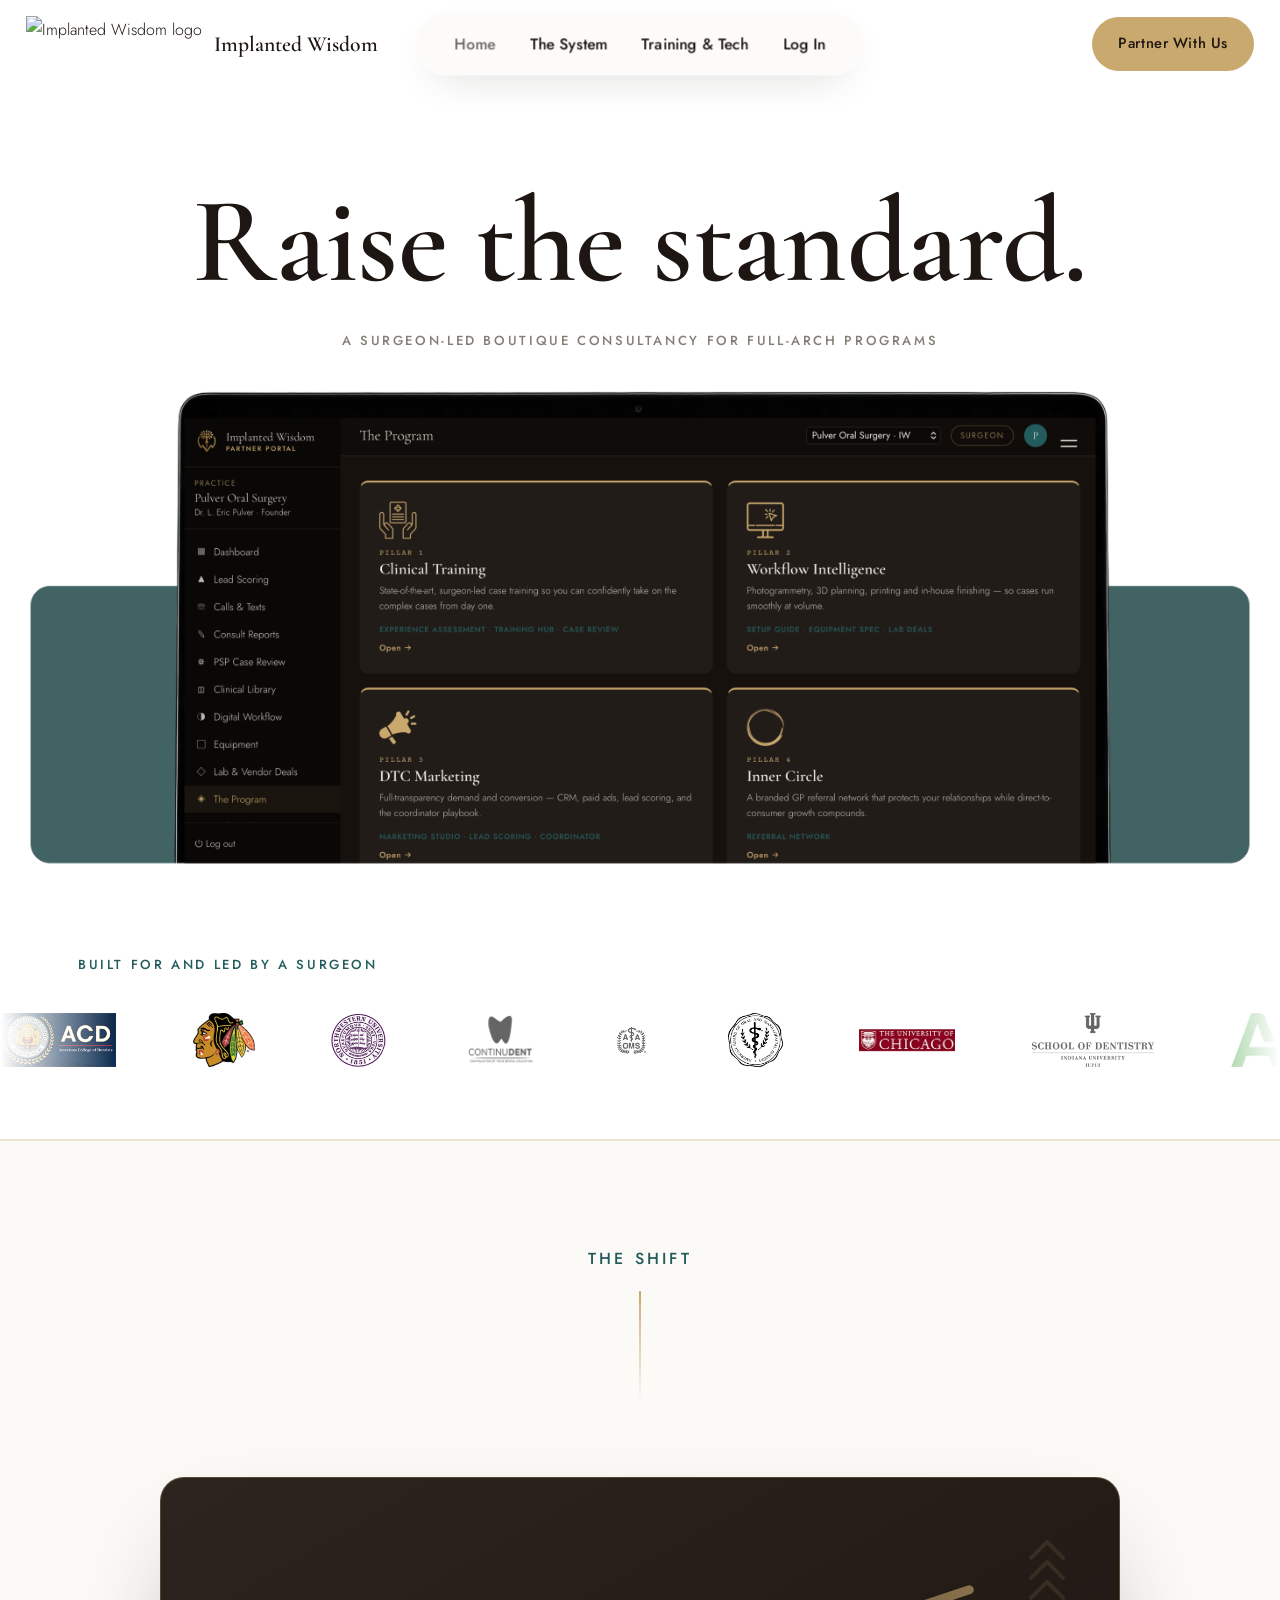
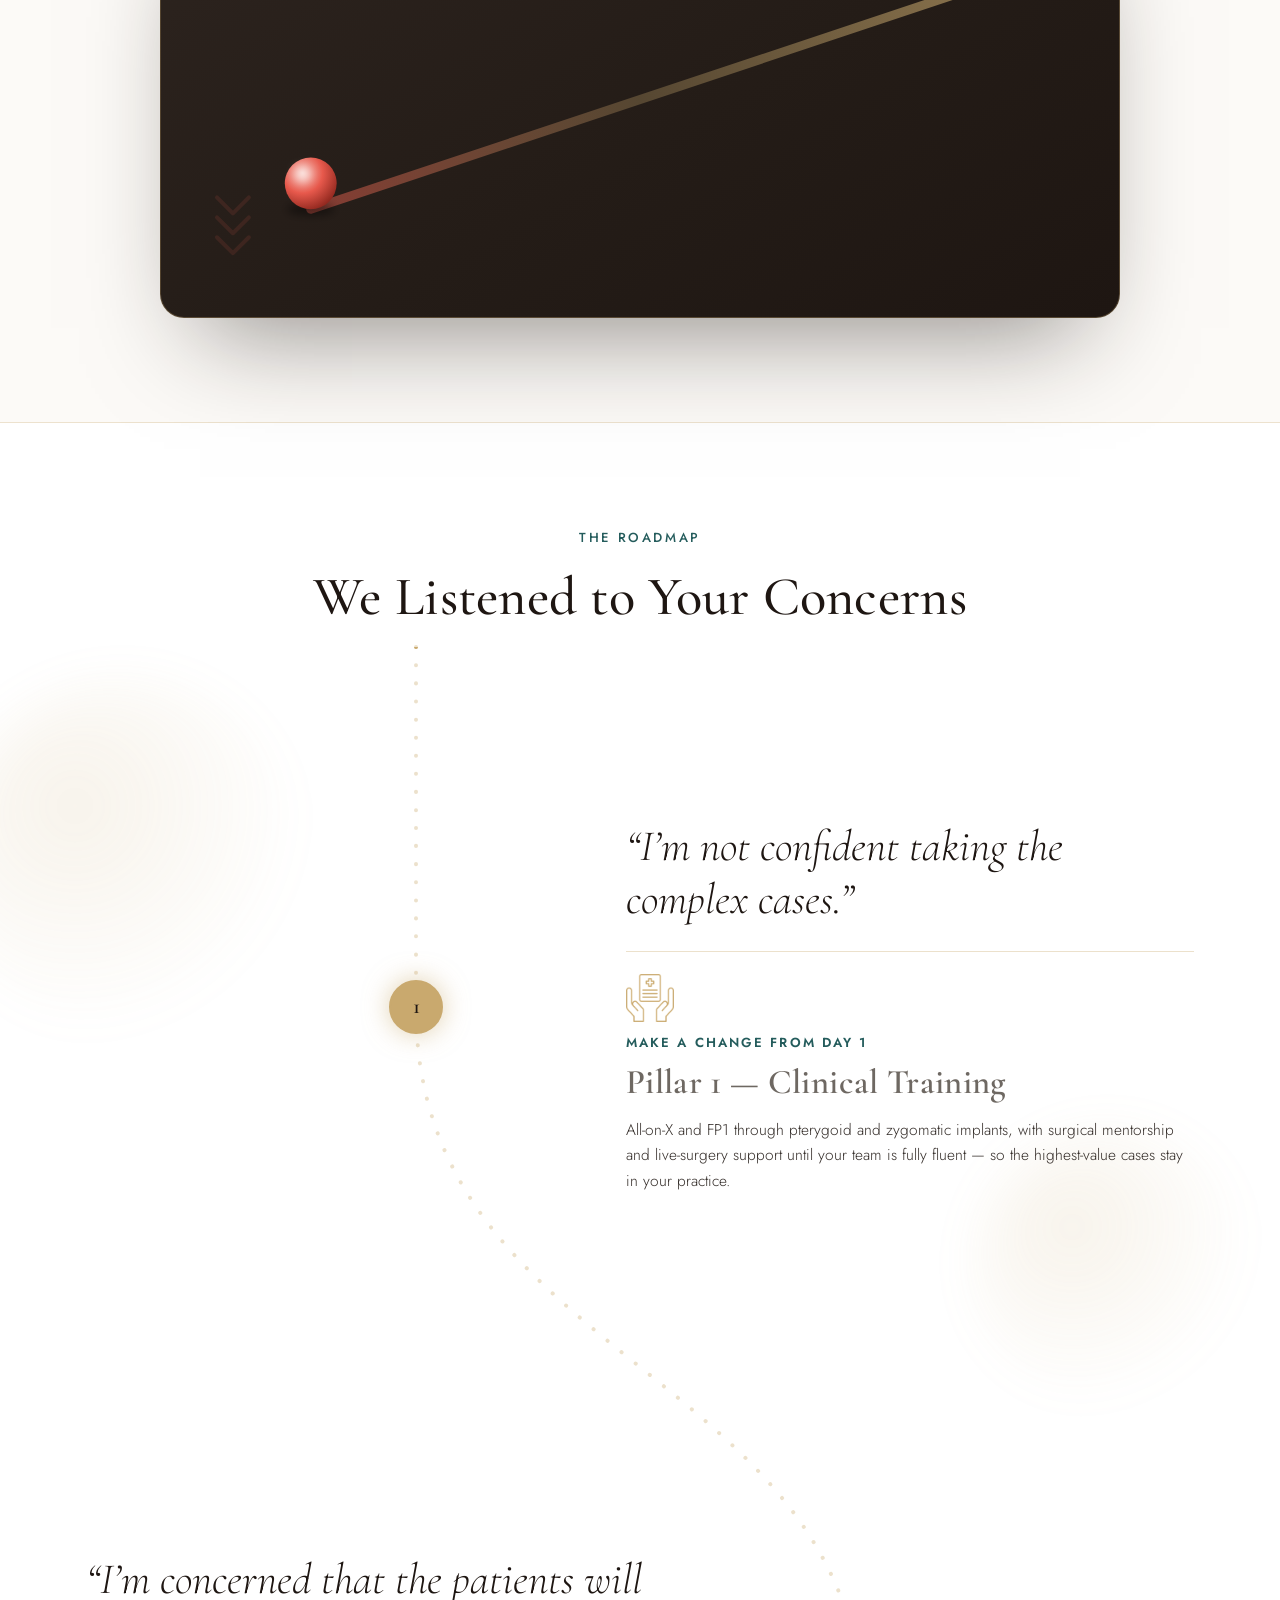
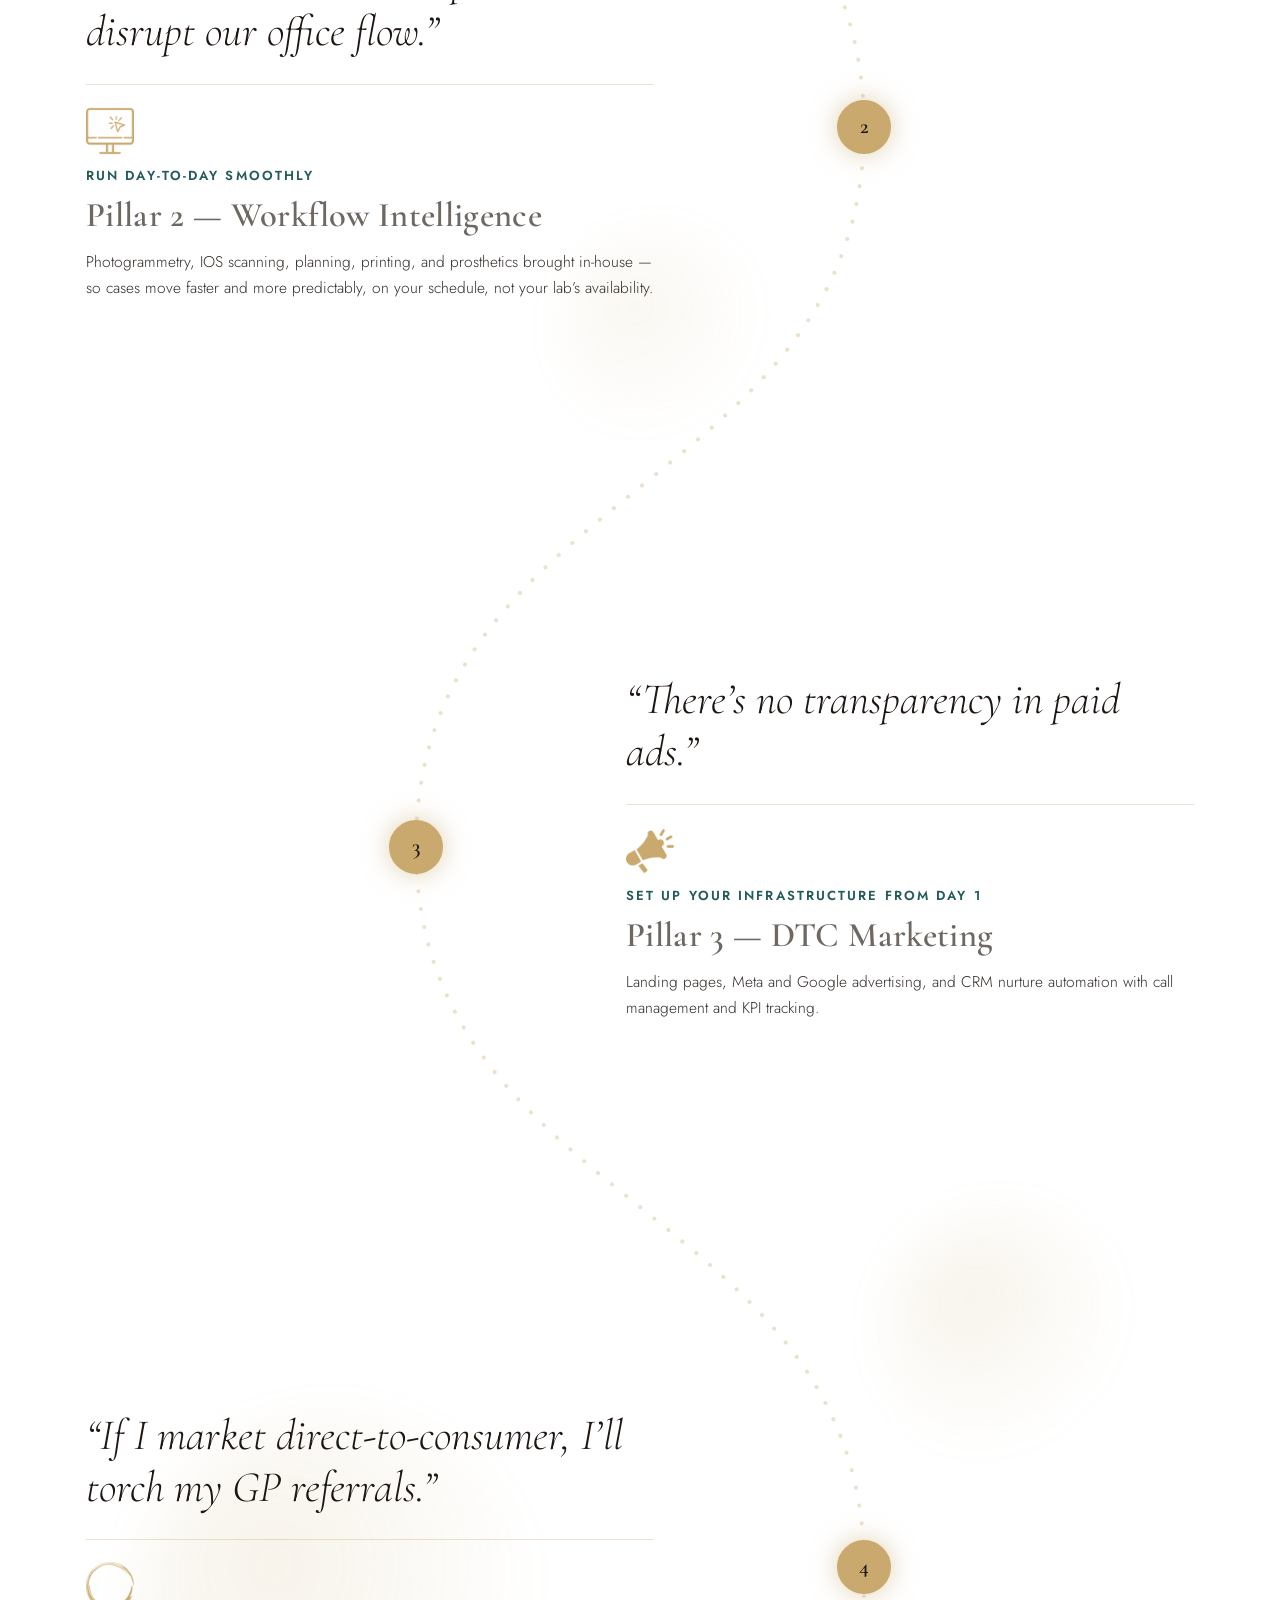
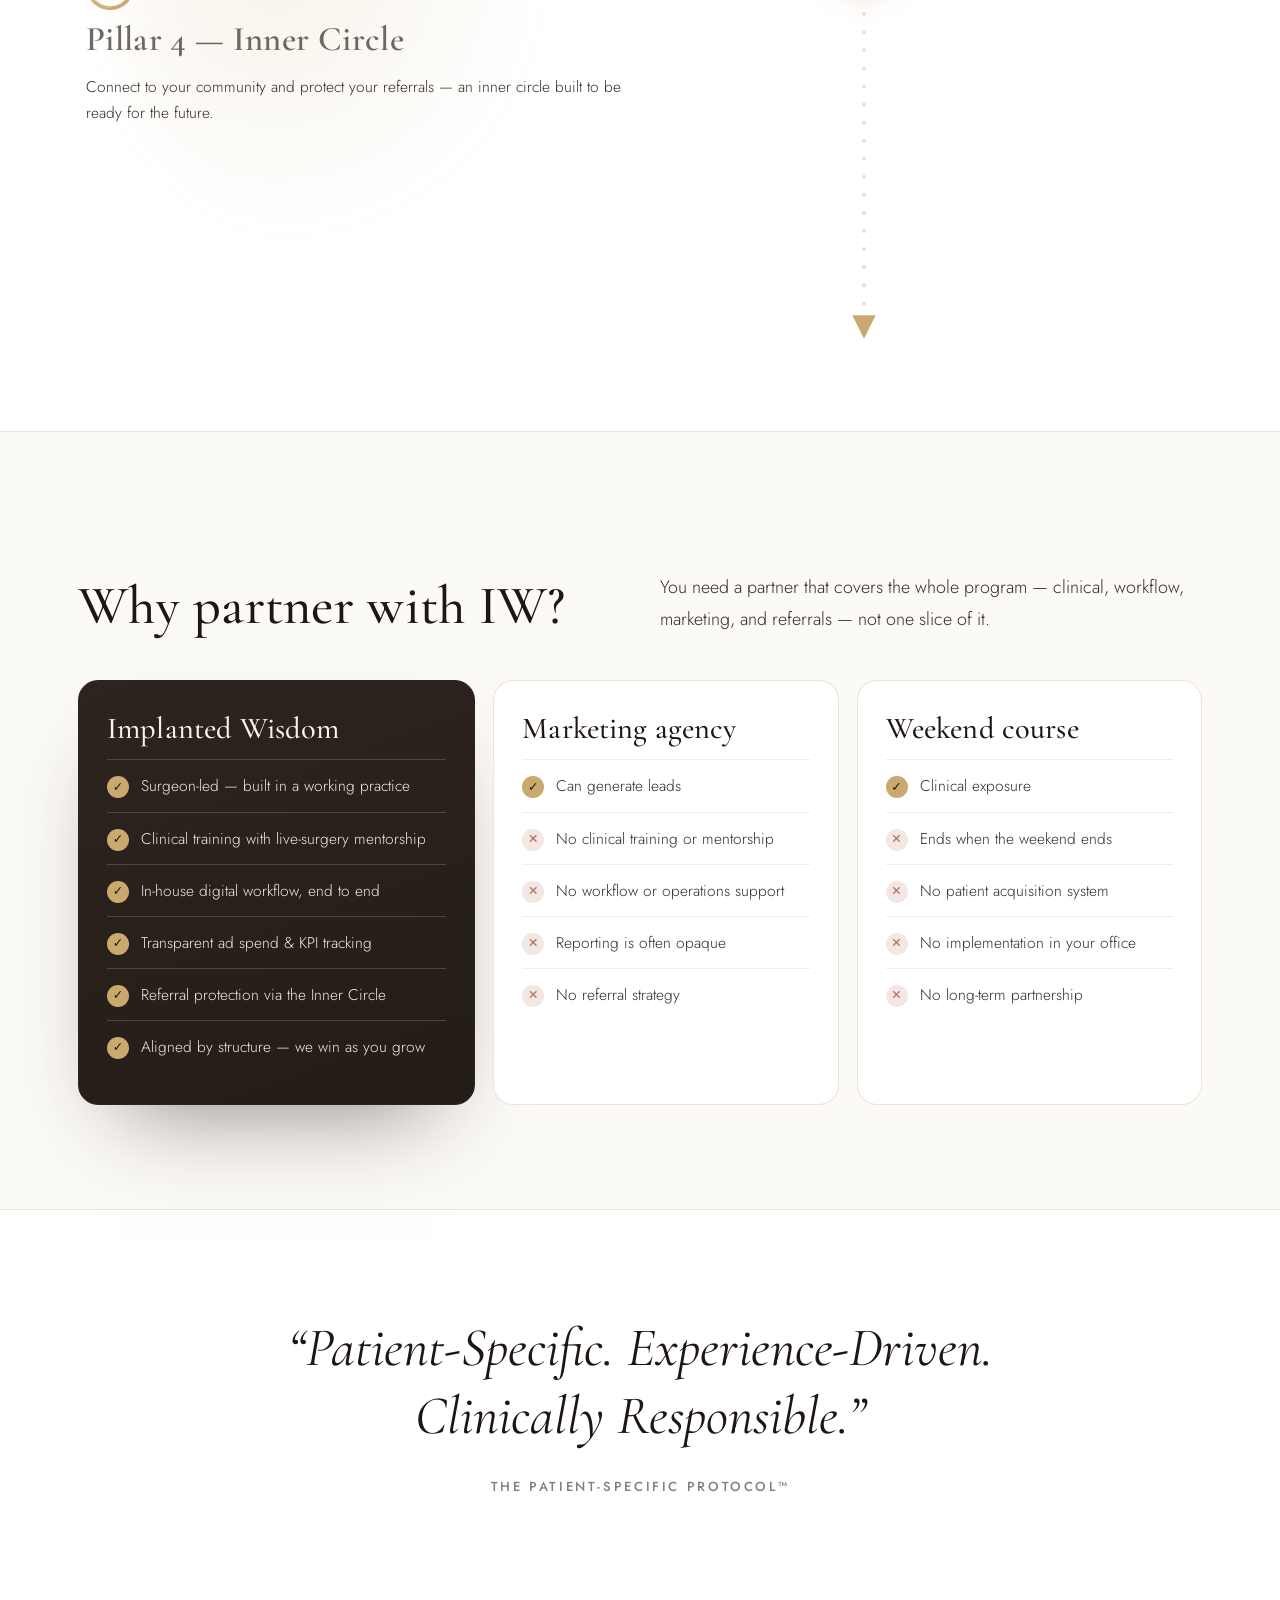
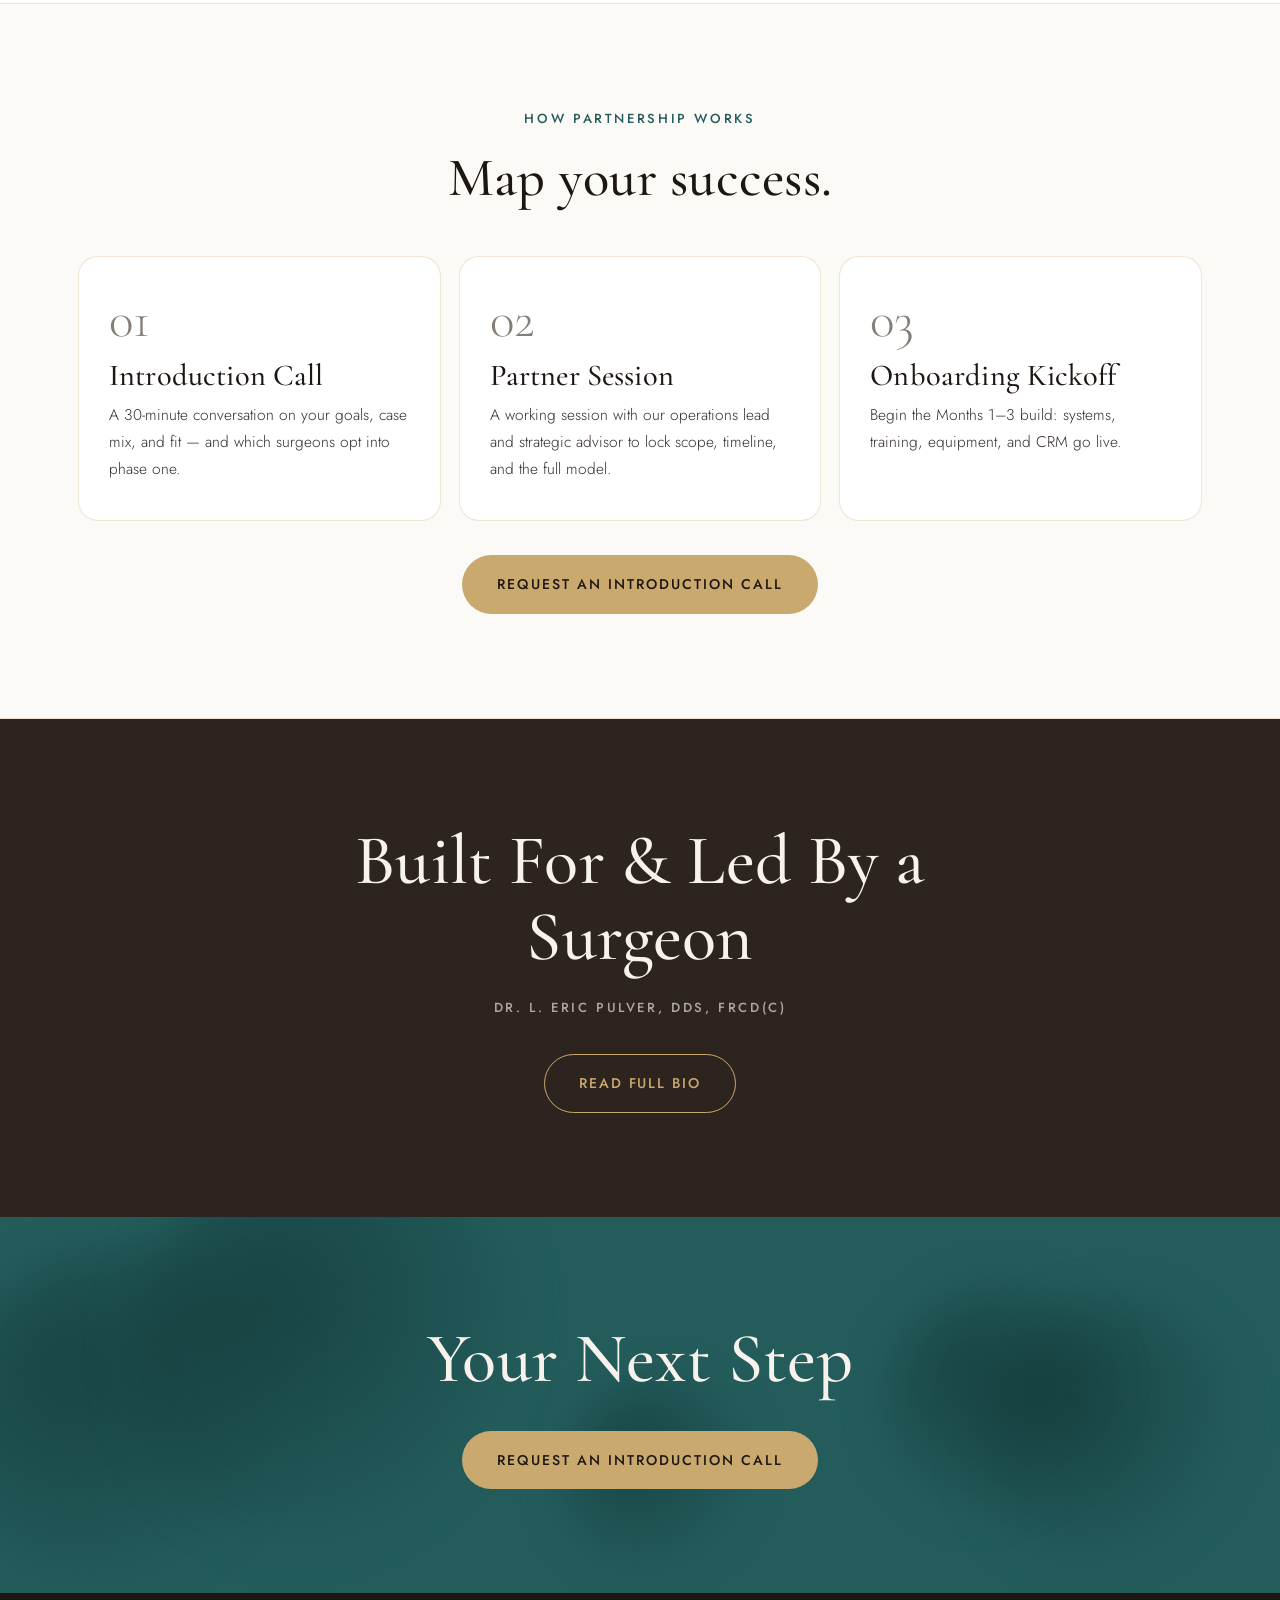
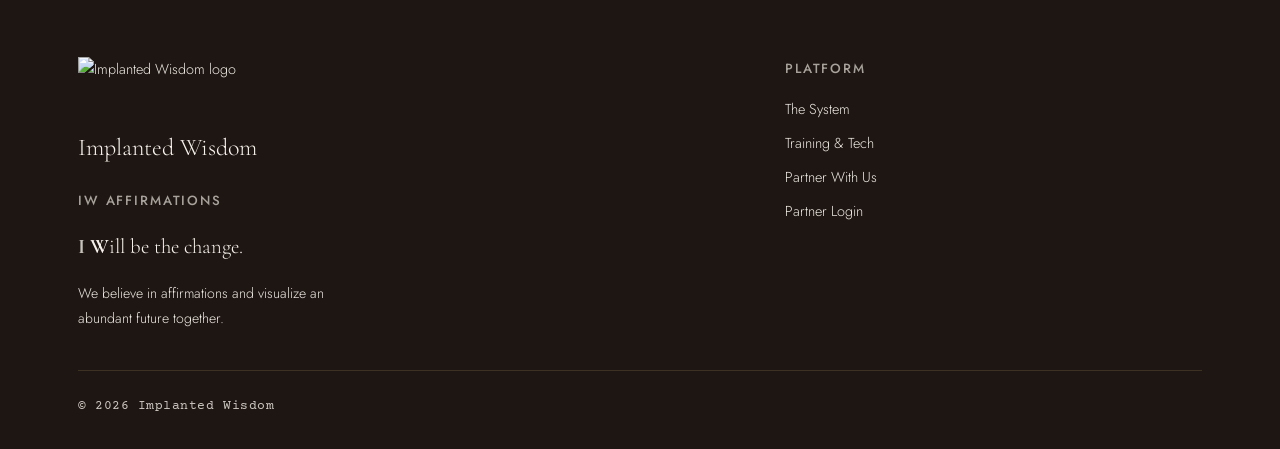
==== commit ef5e58e4: "Update index.html" ====
--- a/index.html
+++ b/index.html
@@ -234,8 +234,8 @@
 .credmq::after{right:0;background:linear-gradient(270deg,var(--white),rgba(255,255,255,0))}
 .credtrack{display:flex;width:max-content;animation:credslide 46s linear infinite}
 .credset{display:flex;align-items:center;gap:clamp(46px,6vw,88px);padding-right:clamp(46px,6vw,88px)}
-.credset img{height:54px;width:auto;filter:brightness(0);opacity:.45;transition:filter .35s,opacity .35s}
-.credset img:hover{filter:none;opacity:1}
+.credset img{height:54px;width:auto}
+.credset img.wl{filter:brightness(0);opacity:.6}
 @keyframes credslide{to{transform:translateX(-50%)}}
 @media (prefers-reduced-motion: reduce){.credtrack{animation:none;flex-wrap:wrap}}
 @media (max-width:760px){.credset img{height:42px}.credband{padding:48px 0 54px}}
@@ -345,7 +345,7 @@
     <p class="label rv d1" style="margin-top:26px">A Surgeon-Led Boutique Consultancy for Full-Arch Programs</p>
   </div>
   <div class="hero-shot rv d1">
-    <img src="https://raw.githubusercontent.com/skylar-ship-it/IW/main/heroimage.png" alt="The IW Partner Portal" onerror="this.parentNode.style.display='none'">
+    <img src="heroimage.png" alt="The IW Partner Portal" onerror="this.parentNode.style.display='none'">
   </div>
 </section>
 
@@ -357,18 +357,18 @@
   <div class="credmq" aria-hidden="true">
     <div class="credtrack">
       <div class="credset">
-        <img src="https://raw.githubusercontent.com/skylar-ship-it/IW/main/ACD-edit.png.webp" alt=""><img src="https://raw.githubusercontent.com/skylar-ship-it/IW/main/assoc1-edit.png.webp" alt=""><img src="https://raw.githubusercontent.com/skylar-ship-it/IW/main/assoc2-edit.png.webp" alt="">
-        <img src="https://raw.githubusercontent.com/skylar-ship-it/IW/main/assoc3.png.webp" alt=""><img src="https://raw.githubusercontent.com/skylar-ship-it/IW/main/assoc4.png.webp" alt=""><img src="https://raw.githubusercontent.com/skylar-ship-it/IW/main/assoc5.png.webp" alt="">
-        <img src="https://raw.githubusercontent.com/skylar-ship-it/IW/main/assoc6-edit.png.webp" alt=""><img src="https://raw.githubusercontent.com/skylar-ship-it/IW/main/assoc7-edit.png.webp" alt=""><img src="https://raw.githubusercontent.com/skylar-ship-it/IW/main/assoc8-edit-1.png.webp" alt="">
-        <img src="https://raw.githubusercontent.com/skylar-ship-it/IW/main/assoc12.png.webp" alt=""><img src="https://raw.githubusercontent.com/skylar-ship-it/IW/main/assoc13.png.webp" alt=""><img src="https://raw.githubusercontent.com/skylar-ship-it/IW/main/DentiAI-edit.png.webp" alt="">
-        <img src="https://raw.githubusercontent.com/skylar-ship-it/IW/main/rcdc-edit.png.webp" alt=""><img src="https://raw.githubusercontent.com/skylar-ship-it/IW/main/Univ-of-Toronto-edit.png.webp" alt="">
+        <img src="ACD-edit.png.webp" alt=""><img src="assoc1-edit.png.webp" alt=""><img src="assoc2-edit.png.webp" alt="">
+<img class="wl" src="assoc4.png.webp" alt=""><img class="wl" src="assoc5.png.webp" alt="">
+        <img src="assoc6-edit.png.webp" alt=""><img src="assoc7-edit.png.webp" alt=""><img class="wl" src="assoc8-edit-1.png.webp" alt="">
+        <img src="assoc12.png.webp" alt=""><img class="wl" src="assoc13.png.webp" alt=""><img class="wl" src="DentiAI-edit.png.webp" alt="">
+        <img src="rcdc-edit.png.webp" alt=""><img src="Univ-of-Toronto-edit.png.webp" alt="">
       </div>
       <div class="credset">
-        <img src="https://raw.githubusercontent.com/skylar-ship-it/IW/main/ACD-edit.png.webp" alt=""><img src="https://raw.githubusercontent.com/skylar-ship-it/IW/main/assoc1-edit.png.webp" alt=""><img src="https://raw.githubusercontent.com/skylar-ship-it/IW/main/assoc2-edit.png.webp" alt="">
-        <img src="https://raw.githubusercontent.com/skylar-ship-it/IW/main/assoc3.png.webp" alt=""><img src="https://raw.githubusercontent.com/skylar-ship-it/IW/main/assoc4.png.webp" alt=""><img src="https://raw.githubusercontent.com/skylar-ship-it/IW/main/assoc5.png.webp" alt="">
-        <img src="https://raw.githubusercontent.com/skylar-ship-it/IW/main/assoc6-edit.png.webp" alt=""><img src="https://raw.githubusercontent.com/skylar-ship-it/IW/main/assoc7-edit.png.webp" alt=""><img src="https://raw.githubusercontent.com/skylar-ship-it/IW/main/assoc8-edit-1.png.webp" alt="">
-        <img src="https://raw.githubusercontent.com/skylar-ship-it/IW/main/assoc12.png.webp" alt=""><img src="https://raw.githubusercontent.com/skylar-ship-it/IW/main/assoc13.png.webp" alt=""><img src="https://raw.githubusercontent.com/skylar-ship-it/IW/main/DentiAI-edit.png.webp" alt="">
-        <img src="https://raw.githubusercontent.com/skylar-ship-it/IW/main/rcdc-edit.png.webp" alt=""><img src="https://raw.githubusercontent.com/skylar-ship-it/IW/main/Univ-of-Toronto-edit.png.webp" alt="">
+        <img src="ACD-edit.png.webp" alt=""><img src="assoc1-edit.png.webp" alt=""><img src="assoc2-edit.png.webp" alt="">
+<img class="wl" src="assoc4.png.webp" alt=""><img class="wl" src="assoc5.png.webp" alt="">
+        <img src="assoc6-edit.png.webp" alt=""><img src="assoc7-edit.png.webp" alt=""><img class="wl" src="assoc8-edit-1.png.webp" alt="">
+        <img src="assoc12.png.webp" alt=""><img class="wl" src="assoc13.png.webp" alt=""><img class="wl" src="DentiAI-edit.png.webp" alt="">
+        <img src="rcdc-edit.png.webp" alt=""><img src="Univ-of-Toronto-edit.png.webp" alt="">
       </div>
     </div>
   </div>
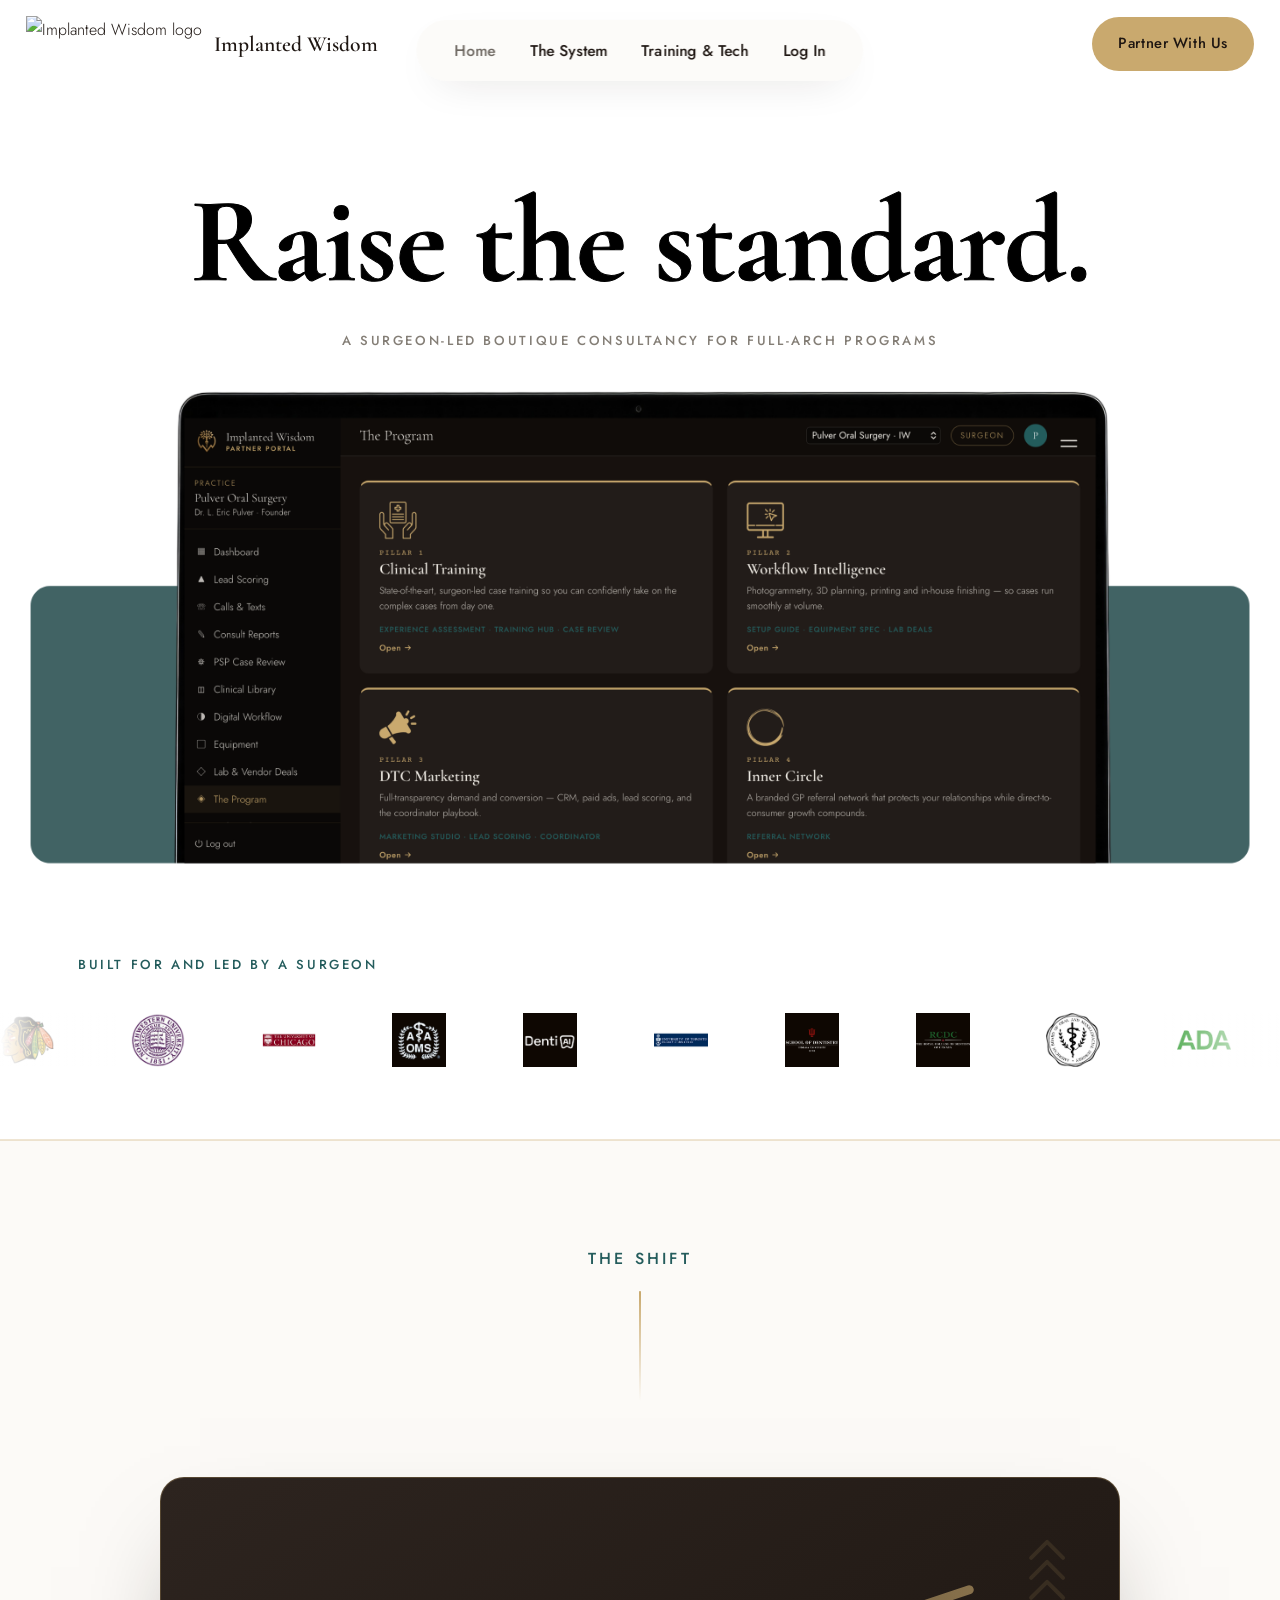
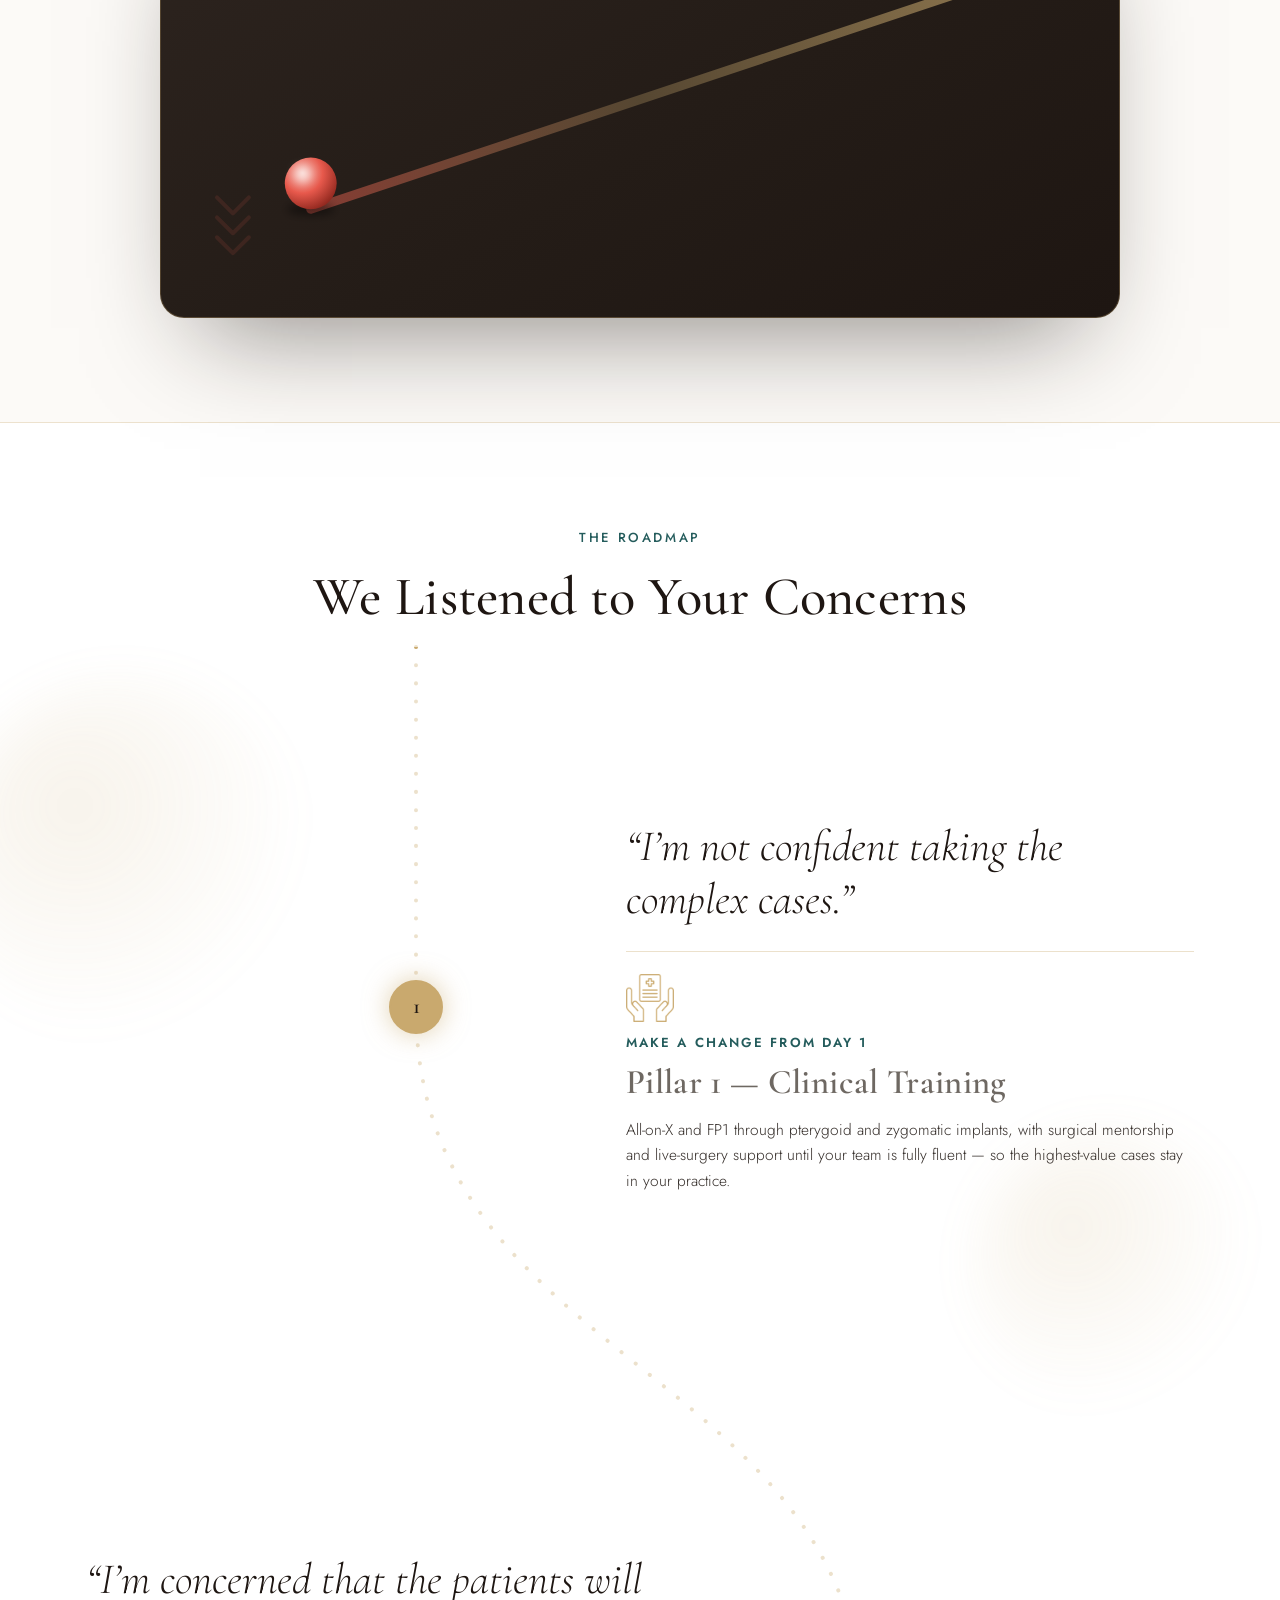
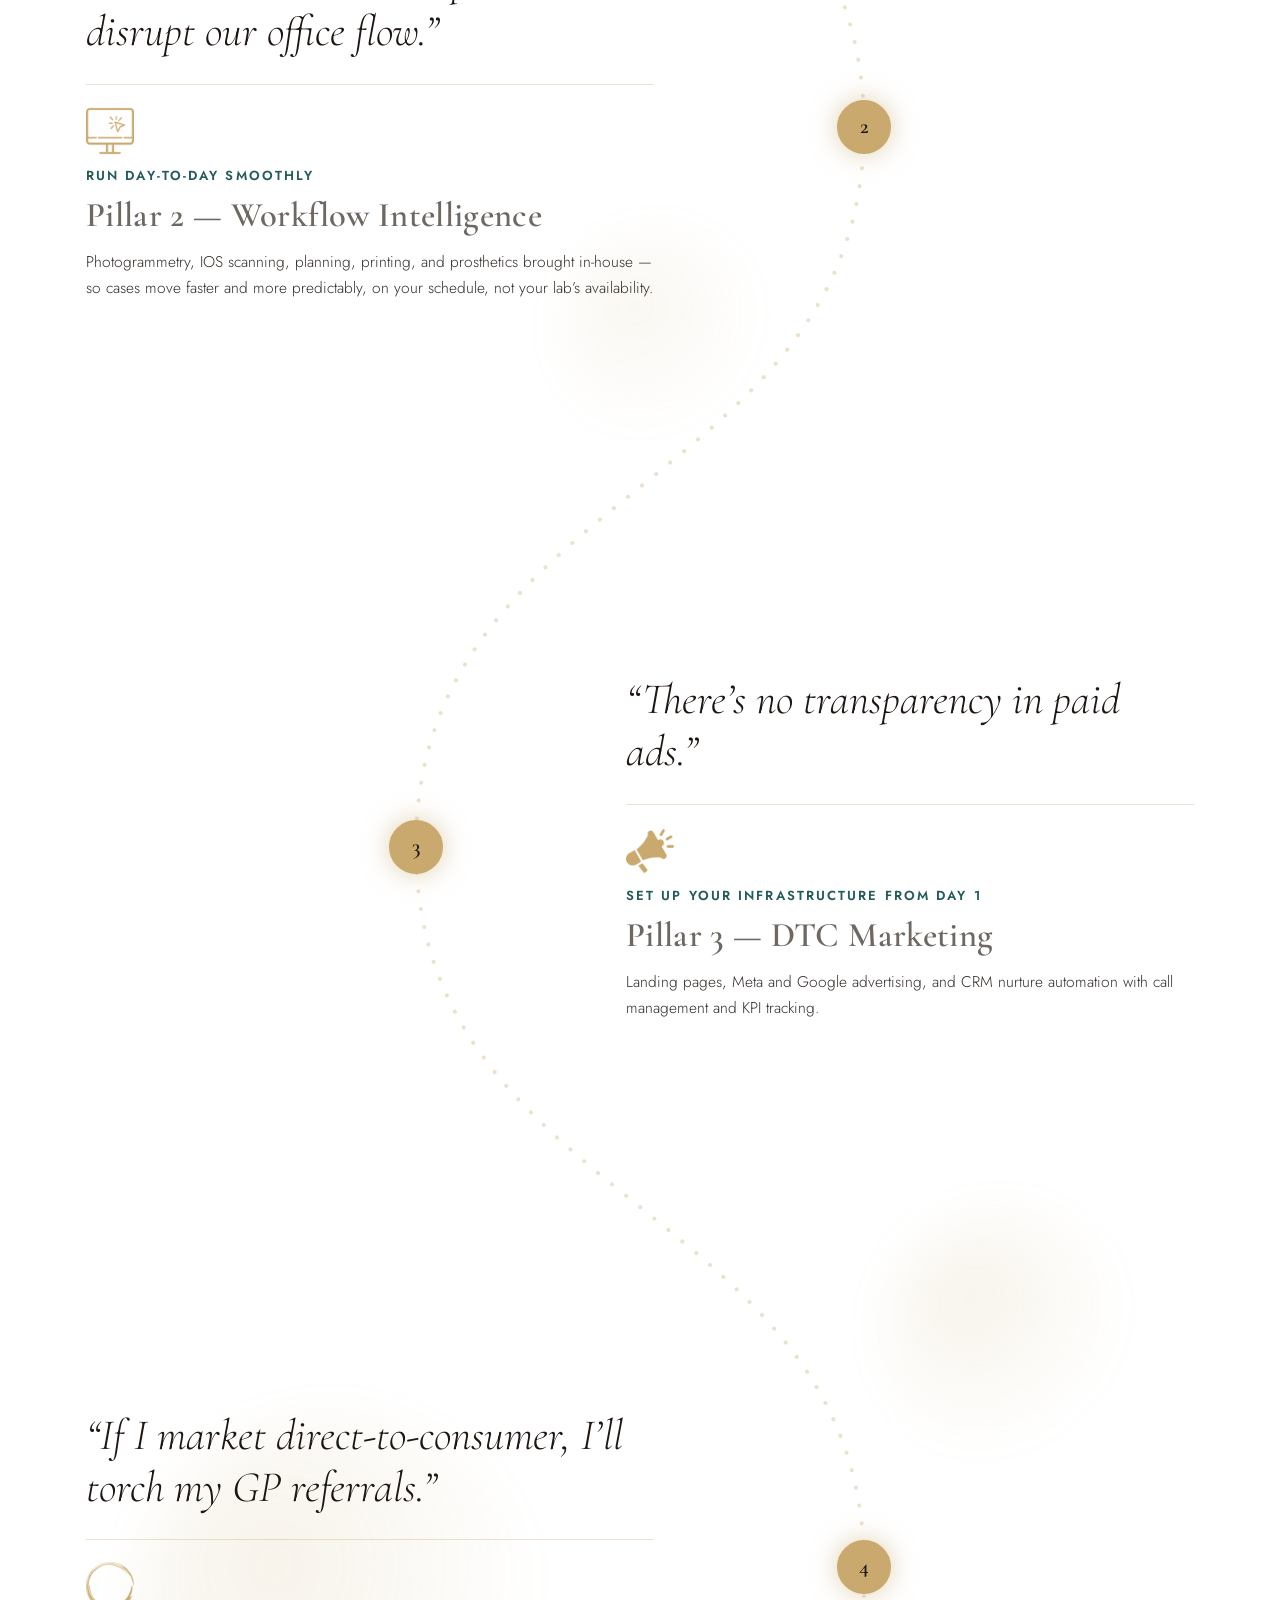
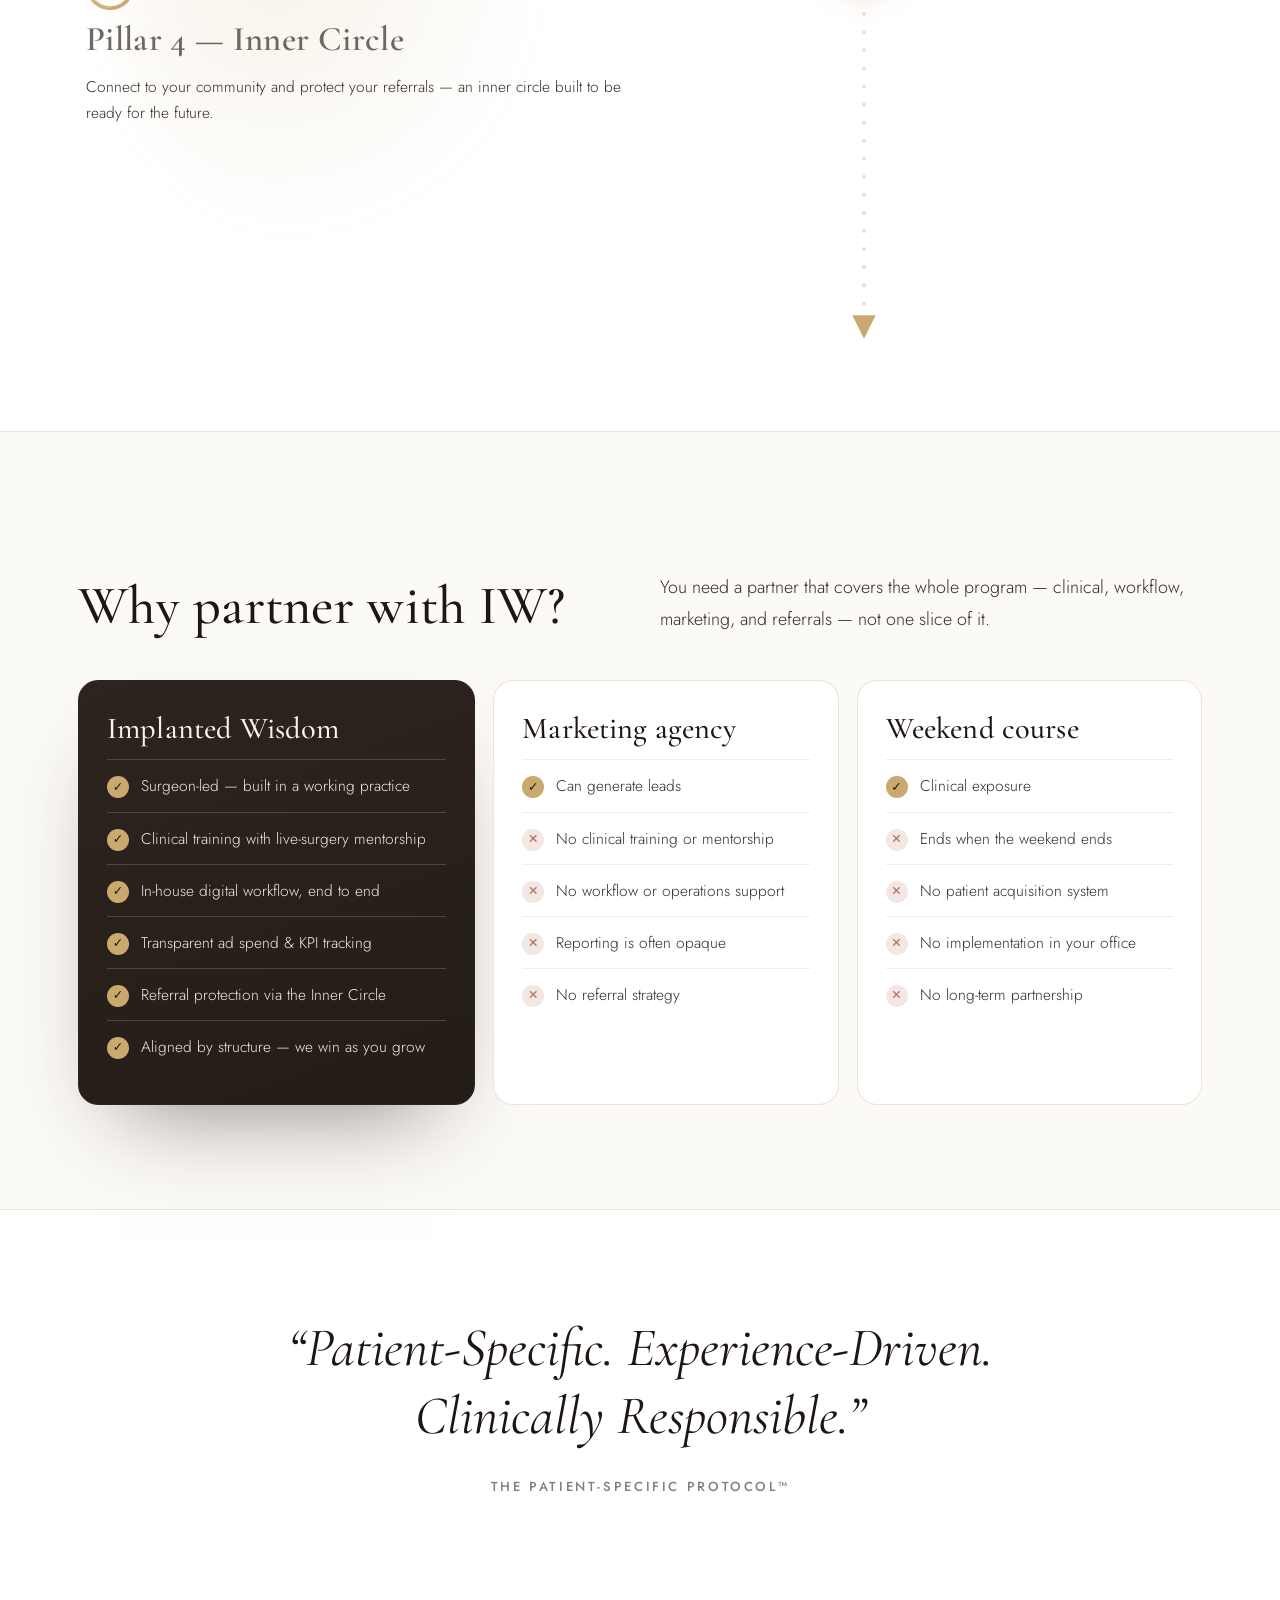
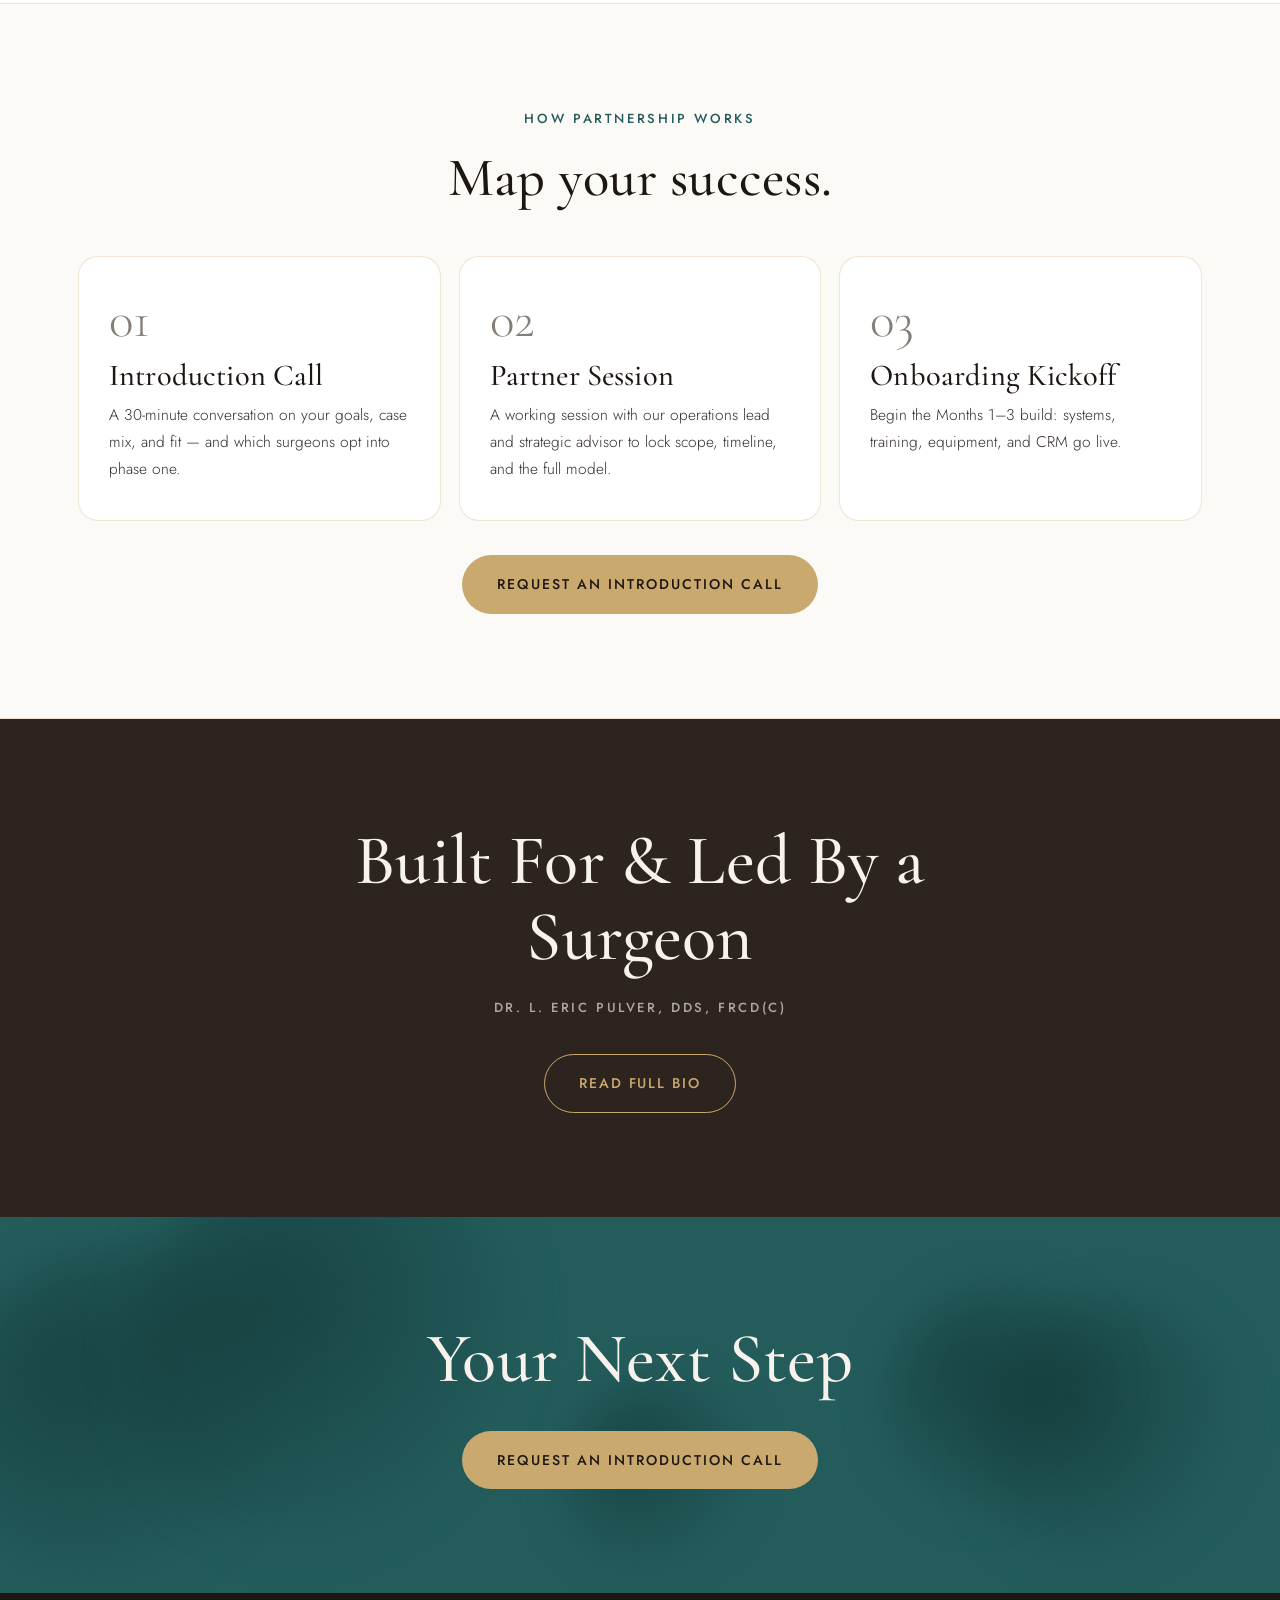
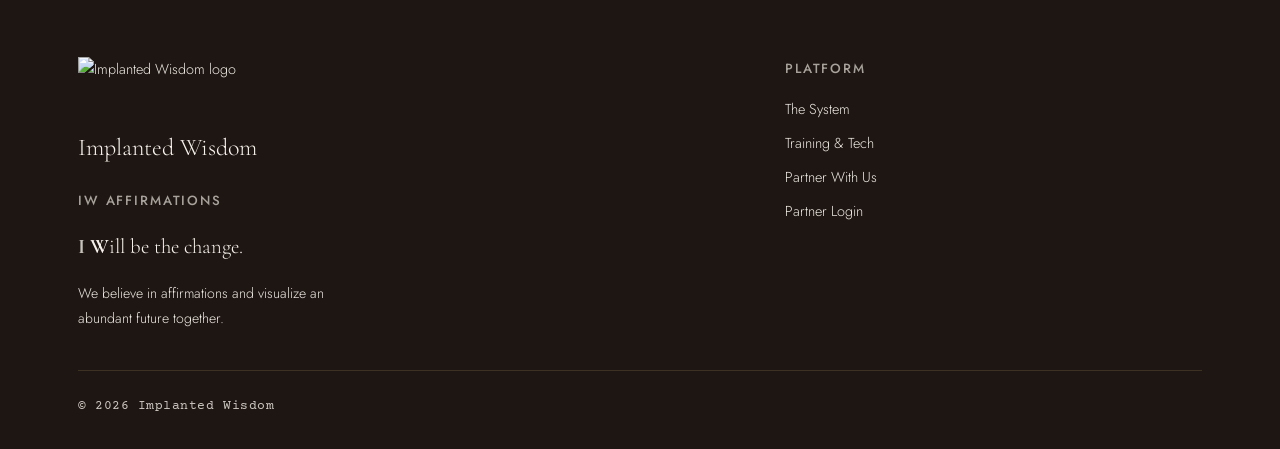
==== commit 99d4f7bf: "Add files via upload" ====
--- a/index.html
+++ b/index.html
@@ -18,7 +18,7 @@
    Base: index-6 · Brand tokens from Brand Identity System 2026.
    ============================================================ */
 
-@import url('https://fonts.googleapis.com/css2?family=Cormorant+Garamond:ital,wght@0,300;0,500;0,600;1,300;1,500;1,600&family=Jost:wght@300;400;500;600&family=Courier+Prime:wght@400;700&display=swap');
+@import url('https://fonts.googleapis.com/css2?family=Cormorant+Garamond:ital,wght@0,300;0,500;0,600;0,700;1,300;1,500;1,600&family=Jost:wght@300;400;500;600&family=Courier+Prime:wght@400;700&display=swap');
 
 :root{
   --ink:#1E1612;
@@ -86,19 +86,19 @@
 @media (prefers-reduced-motion: reduce){.rv{opacity:1;transform:none;transition:none}}
 
 /* Header / Nav — floating frosted pill (template style) */
-.site-header{position:fixed;top:0;left:0;right:0;z-index:50;background:transparent;pointer-events:none}
+.site-header{position:absolute;top:0;left:0;right:0;z-index:50;background:transparent;pointer-events:none}
 .nav{display:flex;align-items:center;justify-content:space-between;
   height:auto;max-width:none;margin:0;padding:16px 26px;position:relative}
 .brand{display:flex;align-items:center;gap:12px;color:var(--ink);pointer-events:auto}
 .brand .brand-logo{height:56px;width:auto;display:block;object-fit:contain}
 .brand .wordmark{line-height:1.05}
 .brand .wordmark .name{font-family:var(--display);font-weight:600;font-size:1.35rem;color:var(--ink)}
-.pillnav{pointer-events:auto;position:absolute;left:50%;top:50%;transform:translate(-50%,-50%);
+.pillnav{pointer-events:auto;position:fixed;left:50%;top:20px;transform:translateX(-50%);z-index:60;
   display:flex;align-items:center;gap:34px;
   background:rgba(250,248,244,.5);backdrop-filter:blur(16px) saturate(1.2);
   -webkit-backdrop-filter:blur(16px) saturate(1.2);
-  border-radius:999px;padding:17px 38px;border:1px solid rgba(255,255,255,.55);
-  box-shadow:0 14px 44px -22px rgba(30,22,18,.3)}
+  border-radius:999px;padding:17px 38px;border:0;
+  box-shadow:0 14px 44px -22px rgba(30,22,18,.22)}
 .pillnav a{font-family:var(--body);font-weight:500;font-size:.97rem;letter-spacing:.01em;
   color:var(--ink);transition:color .2s;white-space:nowrap}
 .pillnav a:hover,.pillnav a.active{color:var(--grey-deep)}
@@ -129,7 +129,8 @@
 .hero{position:relative;background:var(--white);color:var(--ink);
   padding:180px 0 0;overflow:visible}
 .hero .wrap{position:relative;z-index:2;max-width:1100px}
-.hero h1{margin:0;color:var(--ink);font-weight:600;
+.hero h1{margin:0;color:#000;font-weight:700;
+  -webkit-text-stroke:1px #000;
   font-size:clamp(3.2rem,10.5vw,7.6rem);line-height:1.02;letter-spacing:-.005em}
 .hero-shot{max-width:1240px;margin:26px auto 0;padding:0}
 .hero-shot img{width:100%;height:auto;display:block}
@@ -232,12 +233,12 @@
 .credmq::before,.credmq::after{content:"";position:absolute;top:0;bottom:0;width:120px;z-index:2;pointer-events:none}
 .credmq::before{left:0;background:linear-gradient(90deg,var(--white),rgba(255,255,255,0))}
 .credmq::after{right:0;background:linear-gradient(270deg,var(--white),rgba(255,255,255,0))}
-.credtrack{display:flex;width:max-content;animation:credslide 46s linear infinite}
+.credtrack{display:flex;width:max-content}
+.credtrack.go{animation:credslide 46s linear infinite;will-change:transform}
 .credset{display:flex;align-items:center;gap:clamp(46px,6vw,88px);padding-right:clamp(46px,6vw,88px)}
 .credset img{height:54px;width:auto}
-.credset img.wl{filter:brightness(0);opacity:.6}
 @keyframes credslide{to{transform:translateX(-50%)}}
-@media (prefers-reduced-motion: reduce){.credtrack{animation:none;flex-wrap:wrap}}
+@media (prefers-reduced-motion: reduce){.credtrack.go{animation:none}.credtrack{flex-wrap:wrap}}
 @media (max-width:760px){.credset img{height:42px}.credband{padding:48px 0 54px}}
 
 /* comparison (template "Why Choose Area?") */
@@ -303,7 +304,7 @@
   .pillnav.open a{padding:12px 4px;font-size:1.05rem;border-bottom:1px solid rgba(201,169,110,.18)}
   .pillnav.open a:last-child{border-bottom:0}
   .nav-cta{display:none}
-  .nav-toggle{display:block}
+  .nav-toggle{display:block;position:fixed;top:16px;right:16px;z-index:60}
   .footer-grid{grid-template-columns:1fr}
   section{padding:64px 0}
   .hero{padding:120px 0 0}
@@ -357,18 +358,10 @@
   <div class="credmq" aria-hidden="true">
     <div class="credtrack">
       <div class="credset">
-        <img src="ACD-edit.png.webp" alt=""><img src="assoc1-edit.png.webp" alt=""><img src="assoc2-edit.png.webp" alt="">
-<img class="wl" src="assoc4.png.webp" alt=""><img class="wl" src="assoc5.png.webp" alt="">
-        <img src="assoc6-edit.png.webp" alt=""><img src="assoc7-edit.png.webp" alt=""><img class="wl" src="assoc8-edit-1.png.webp" alt="">
-        <img src="assoc12.png.webp" alt=""><img class="wl" src="assoc13.png.webp" alt=""><img class="wl" src="DentiAI-edit.png.webp" alt="">
-        <img src="rcdc-edit.png.webp" alt=""><img src="Univ-of-Toronto-edit.png.webp" alt="">
+        <img src="1.png" alt=""><img src="2.png" alt=""><img src="3.png" alt=""><img src="4.png" alt=""><img src="5.png" alt=""><img src="6.png" alt=""><img src="7.png" alt=""><img src="8.png" alt=""><img src="9.png" alt=""><img src="10.png" alt=""><img src="11.png" alt="">
       </div>
       <div class="credset">
-        <img src="ACD-edit.png.webp" alt=""><img src="assoc1-edit.png.webp" alt=""><img src="assoc2-edit.png.webp" alt="">
-<img class="wl" src="assoc4.png.webp" alt=""><img class="wl" src="assoc5.png.webp" alt="">
-        <img src="assoc6-edit.png.webp" alt=""><img src="assoc7-edit.png.webp" alt=""><img class="wl" src="assoc8-edit-1.png.webp" alt="">
-        <img src="assoc12.png.webp" alt=""><img class="wl" src="assoc13.png.webp" alt=""><img class="wl" src="DentiAI-edit.png.webp" alt="">
-        <img src="rcdc-edit.png.webp" alt=""><img src="Univ-of-Toronto-edit.png.webp" alt="">
+        <img src="1.png" alt=""><img src="2.png" alt=""><img src="3.png" alt=""><img src="4.png" alt=""><img src="5.png" alt=""><img src="6.png" alt=""><img src="7.png" alt=""><img src="8.png" alt=""><img src="9.png" alt=""><img src="10.png" alt=""><img src="11.png" alt="">
       </div>
     </div>
   </div>
@@ -731,6 +724,21 @@
   window.addEventListener('load',build);
   setTimeout(build,60); build();
 })();
+
+/* credentials marquee: start only when images settle; drop broken slots */
+(function(){
+  var track=document.querySelector('.credtrack'); if(!track) return;
+  var imgs=[].slice.call(track.querySelectorAll('img')), pending=imgs.length;
+  if(!pending){ track.classList.add('go'); return; }
+  function done(){ pending--; if(pending>0) return;
+    imgs.forEach(function(im){ if(!im.naturalWidth && im.parentNode){ im.parentNode.removeChild(im); } });
+    track.classList.add('go');
+  }
+  imgs.forEach(function(im){
+    if(im.complete){ setTimeout(done,0); }
+    else { im.addEventListener('load',done); im.addEventListener('error',done); }
+  });
+})();
 </script>
 
 </body>
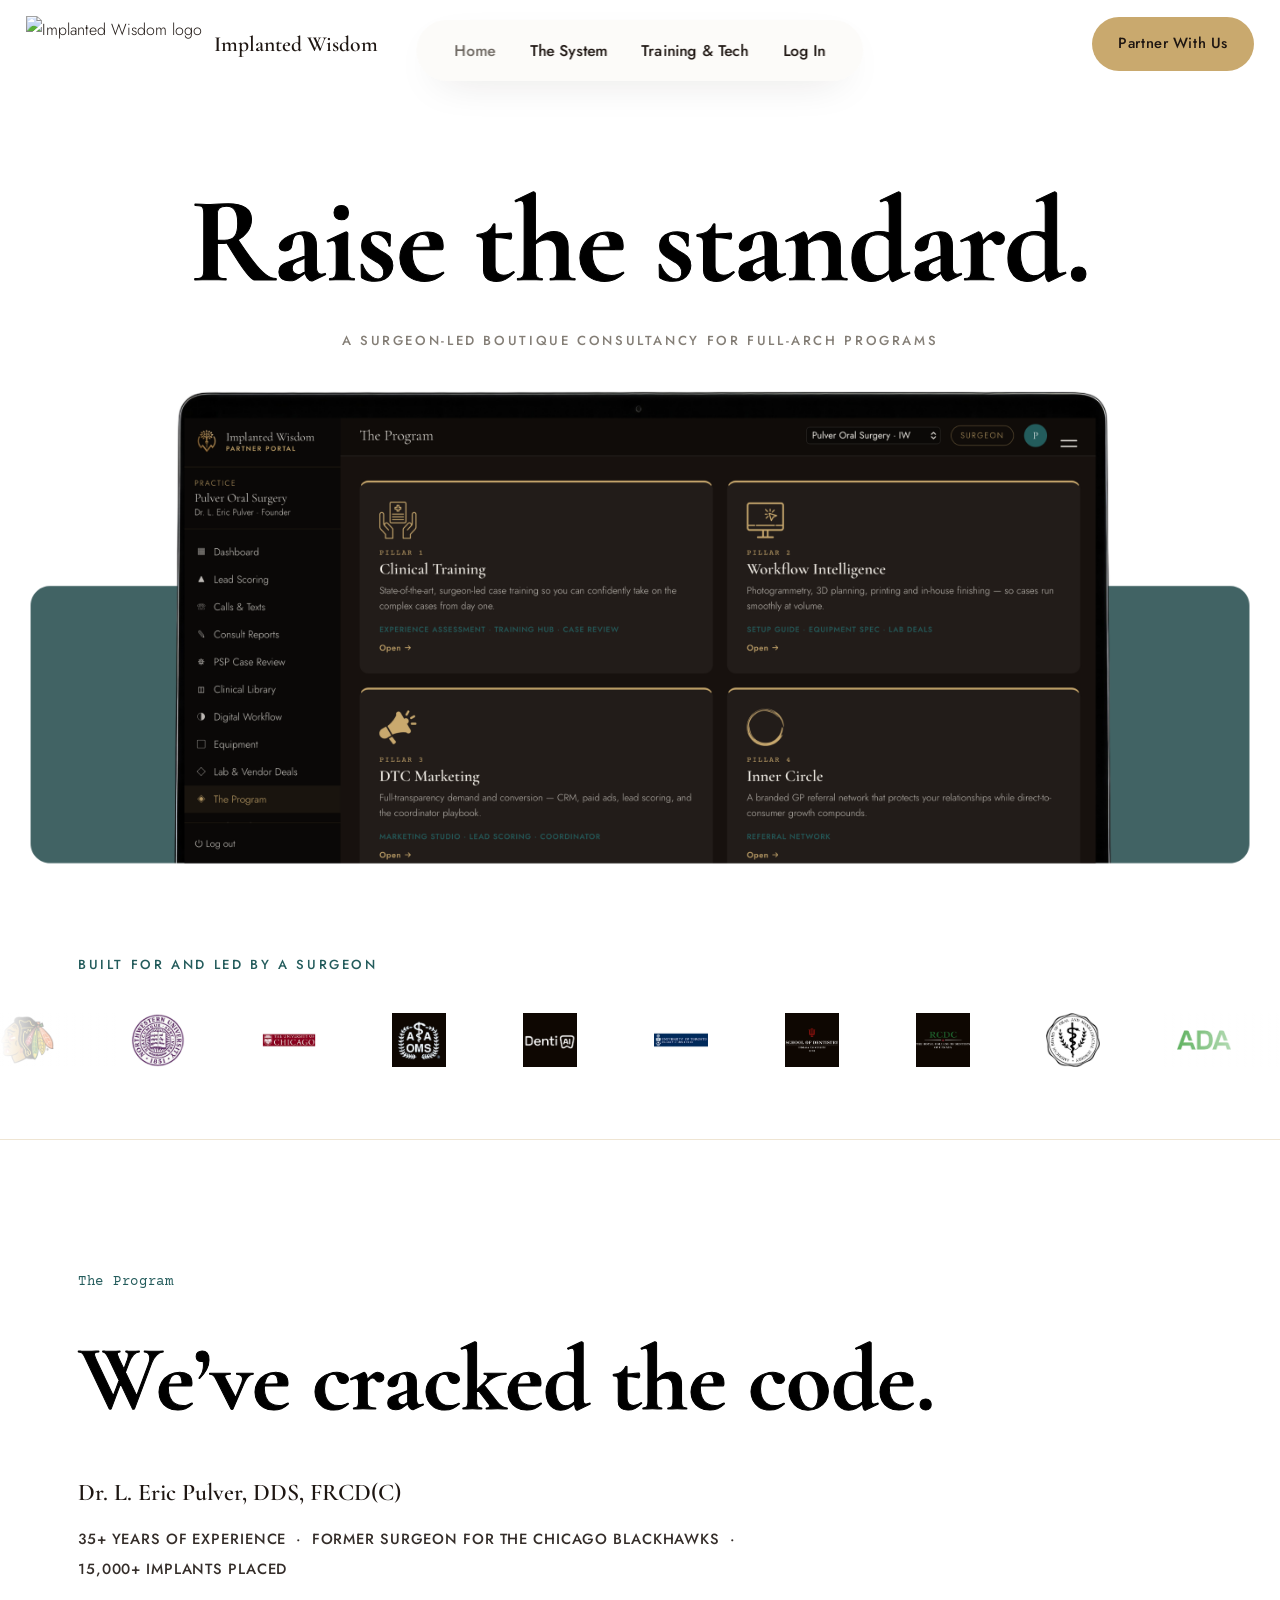
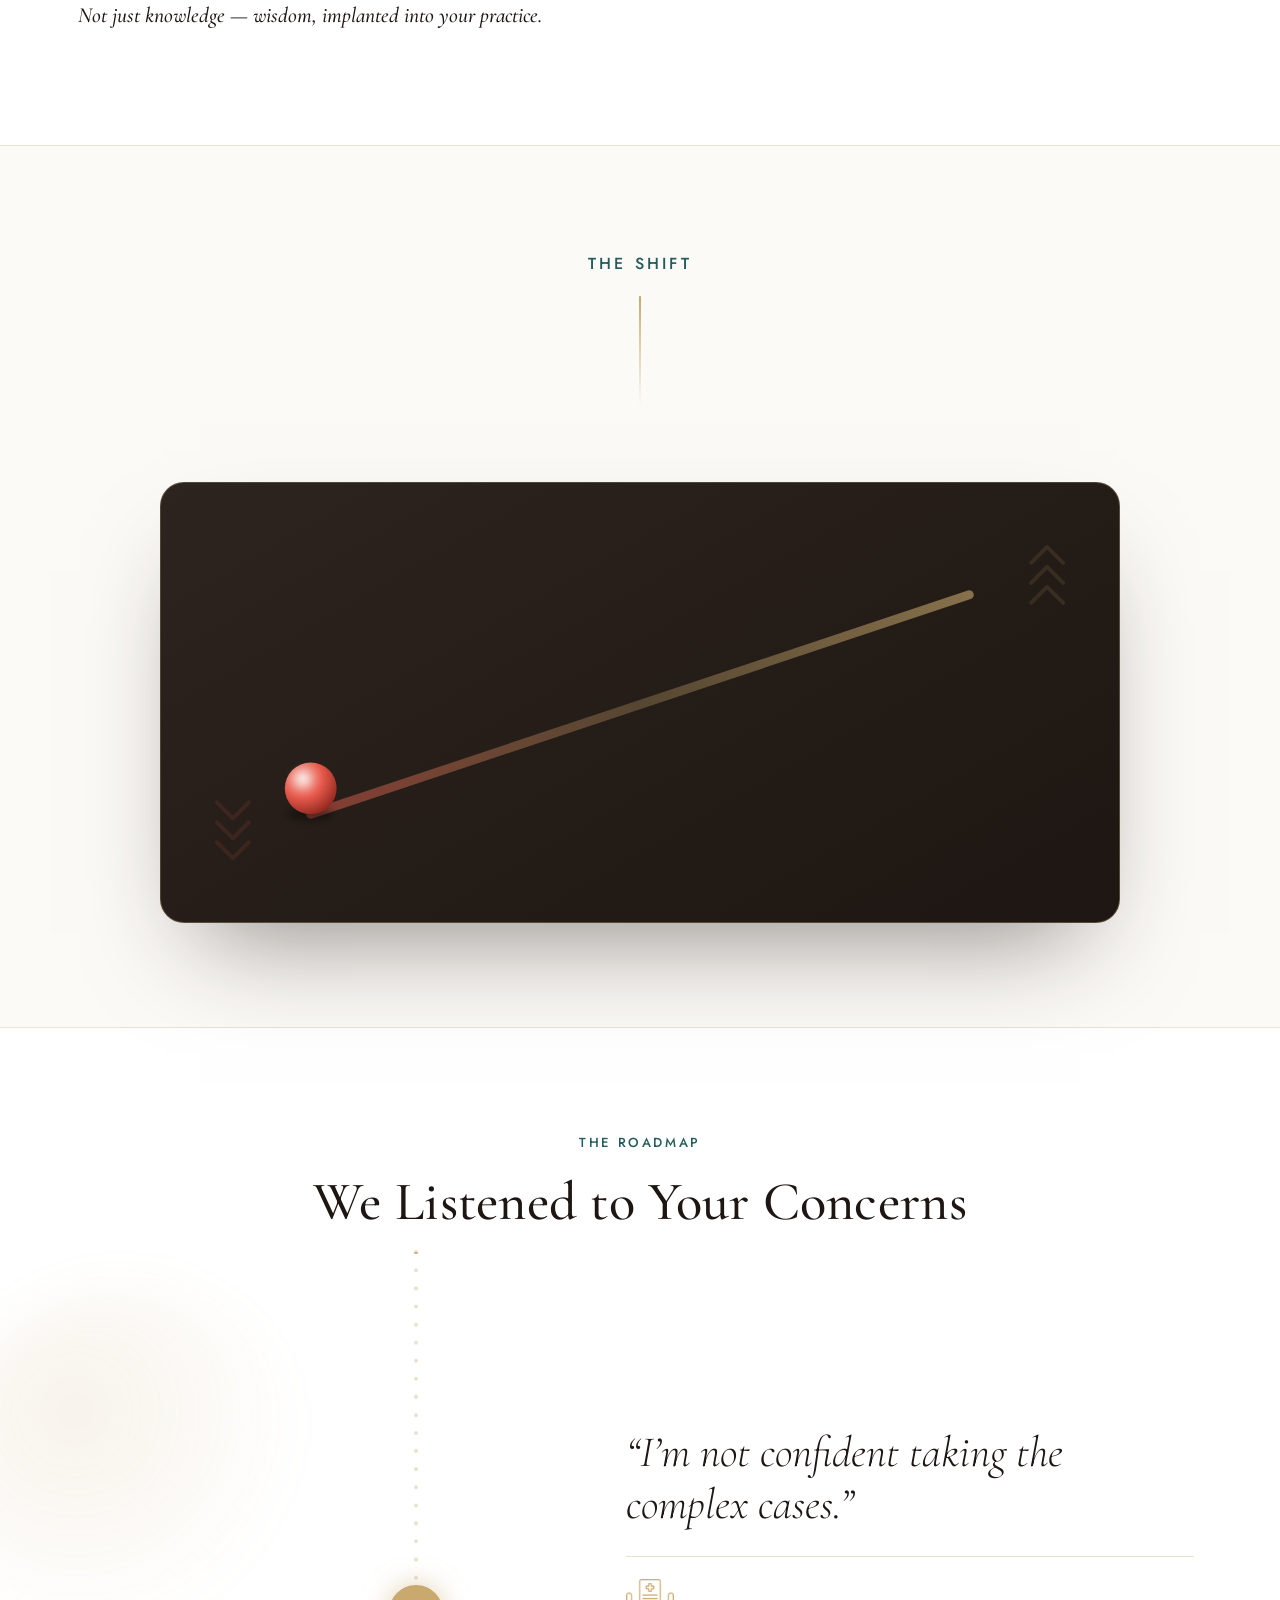
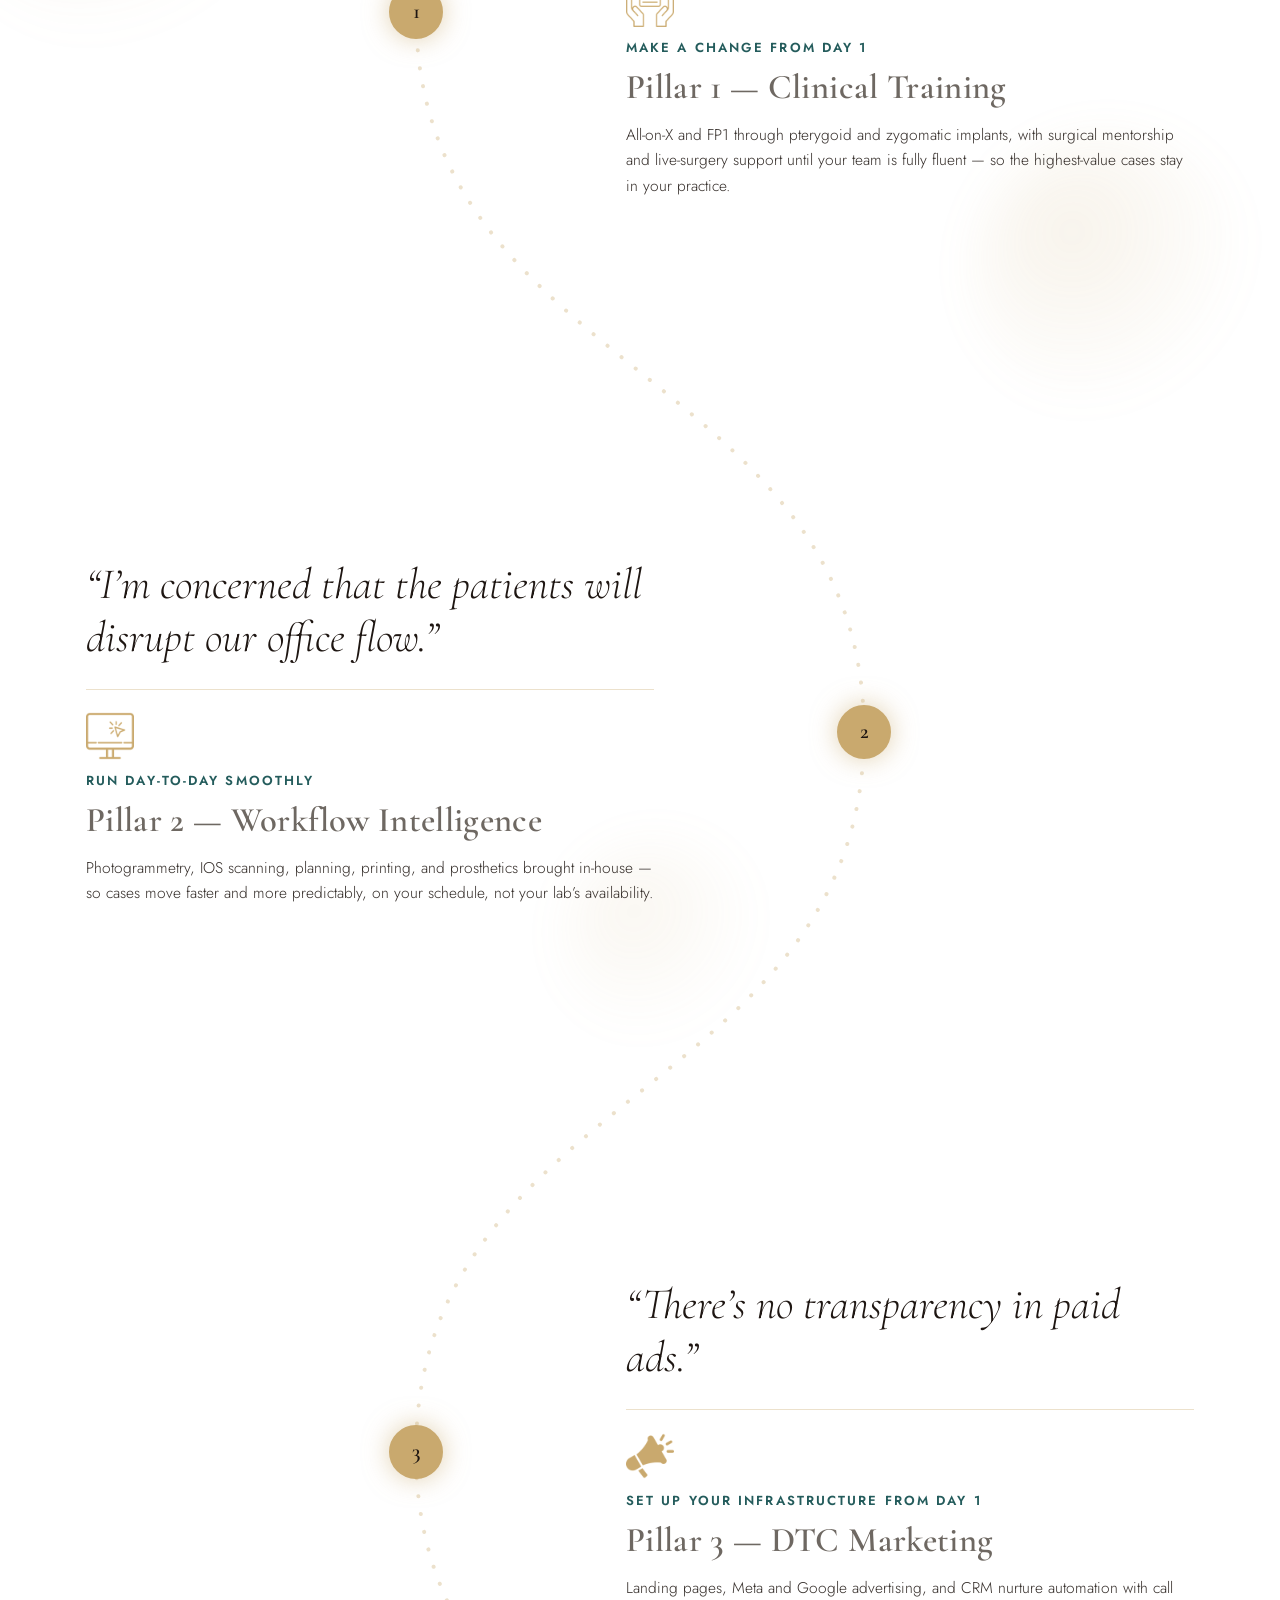
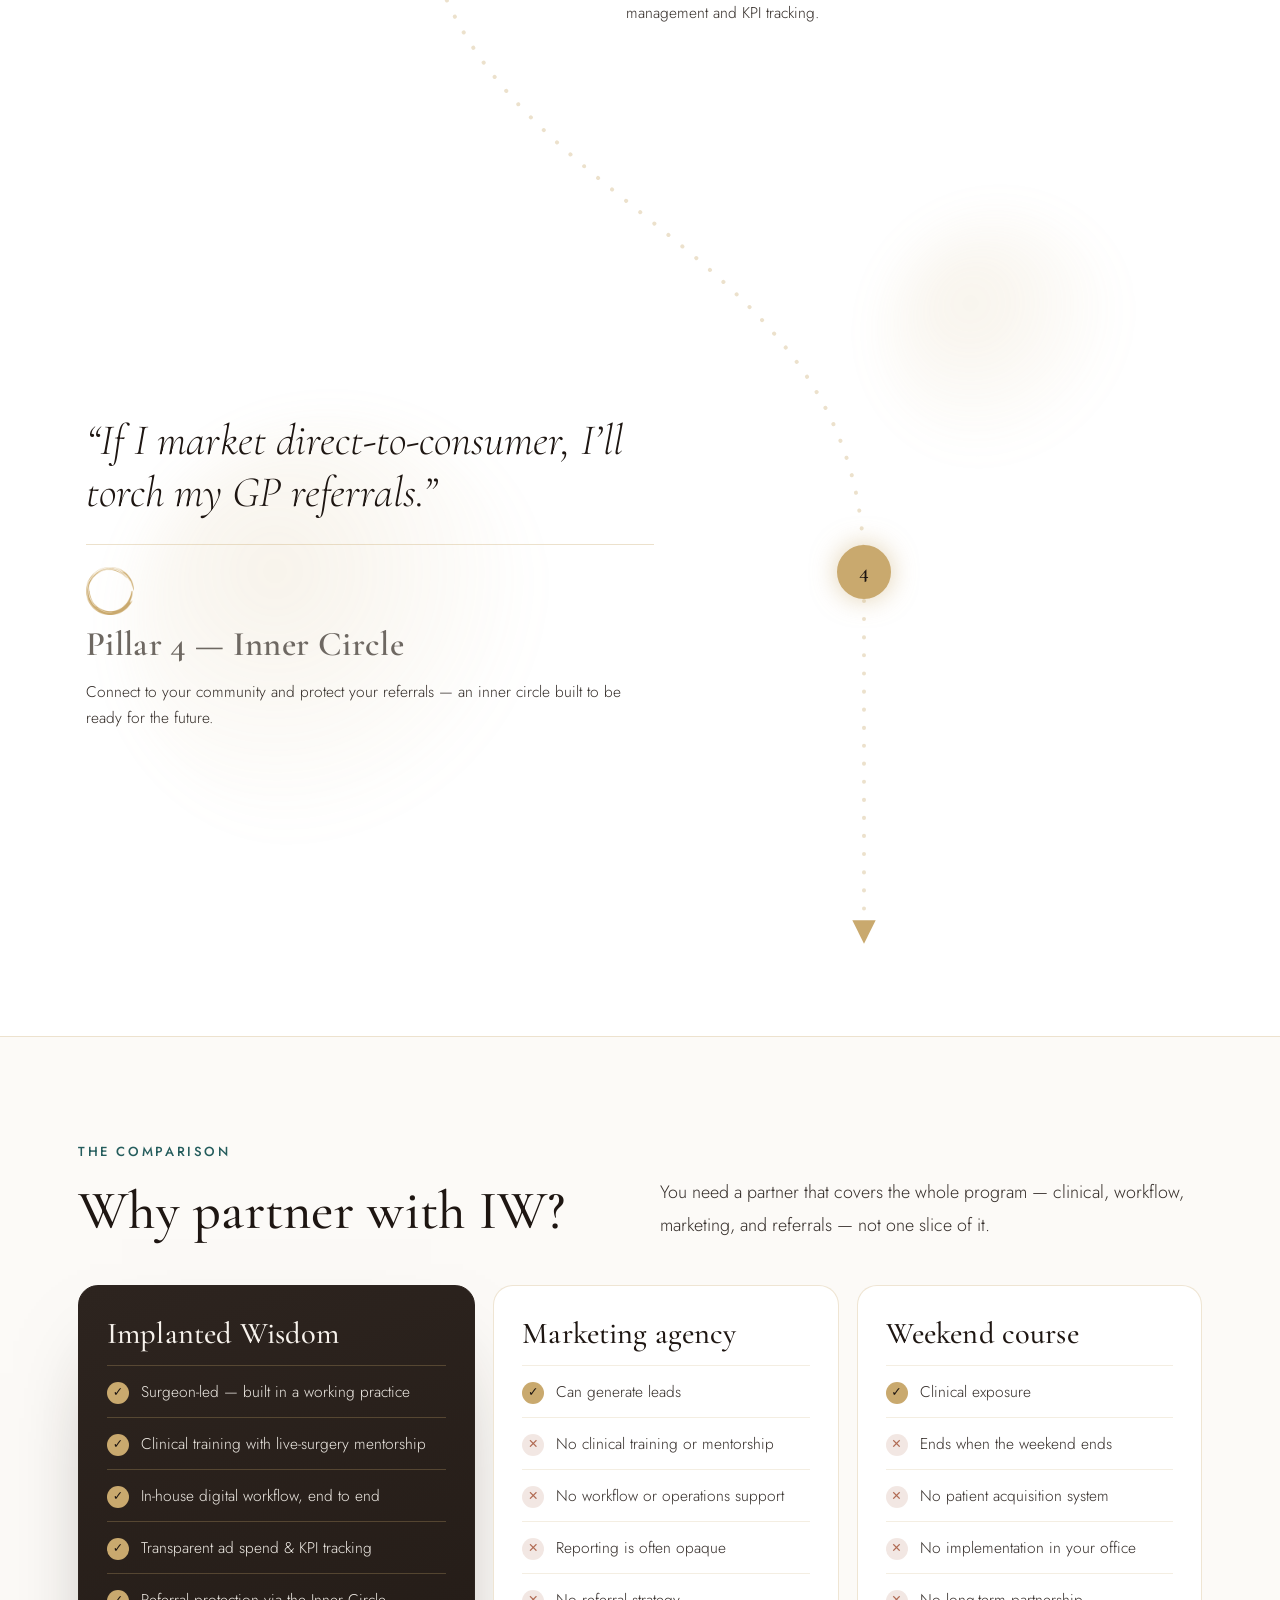
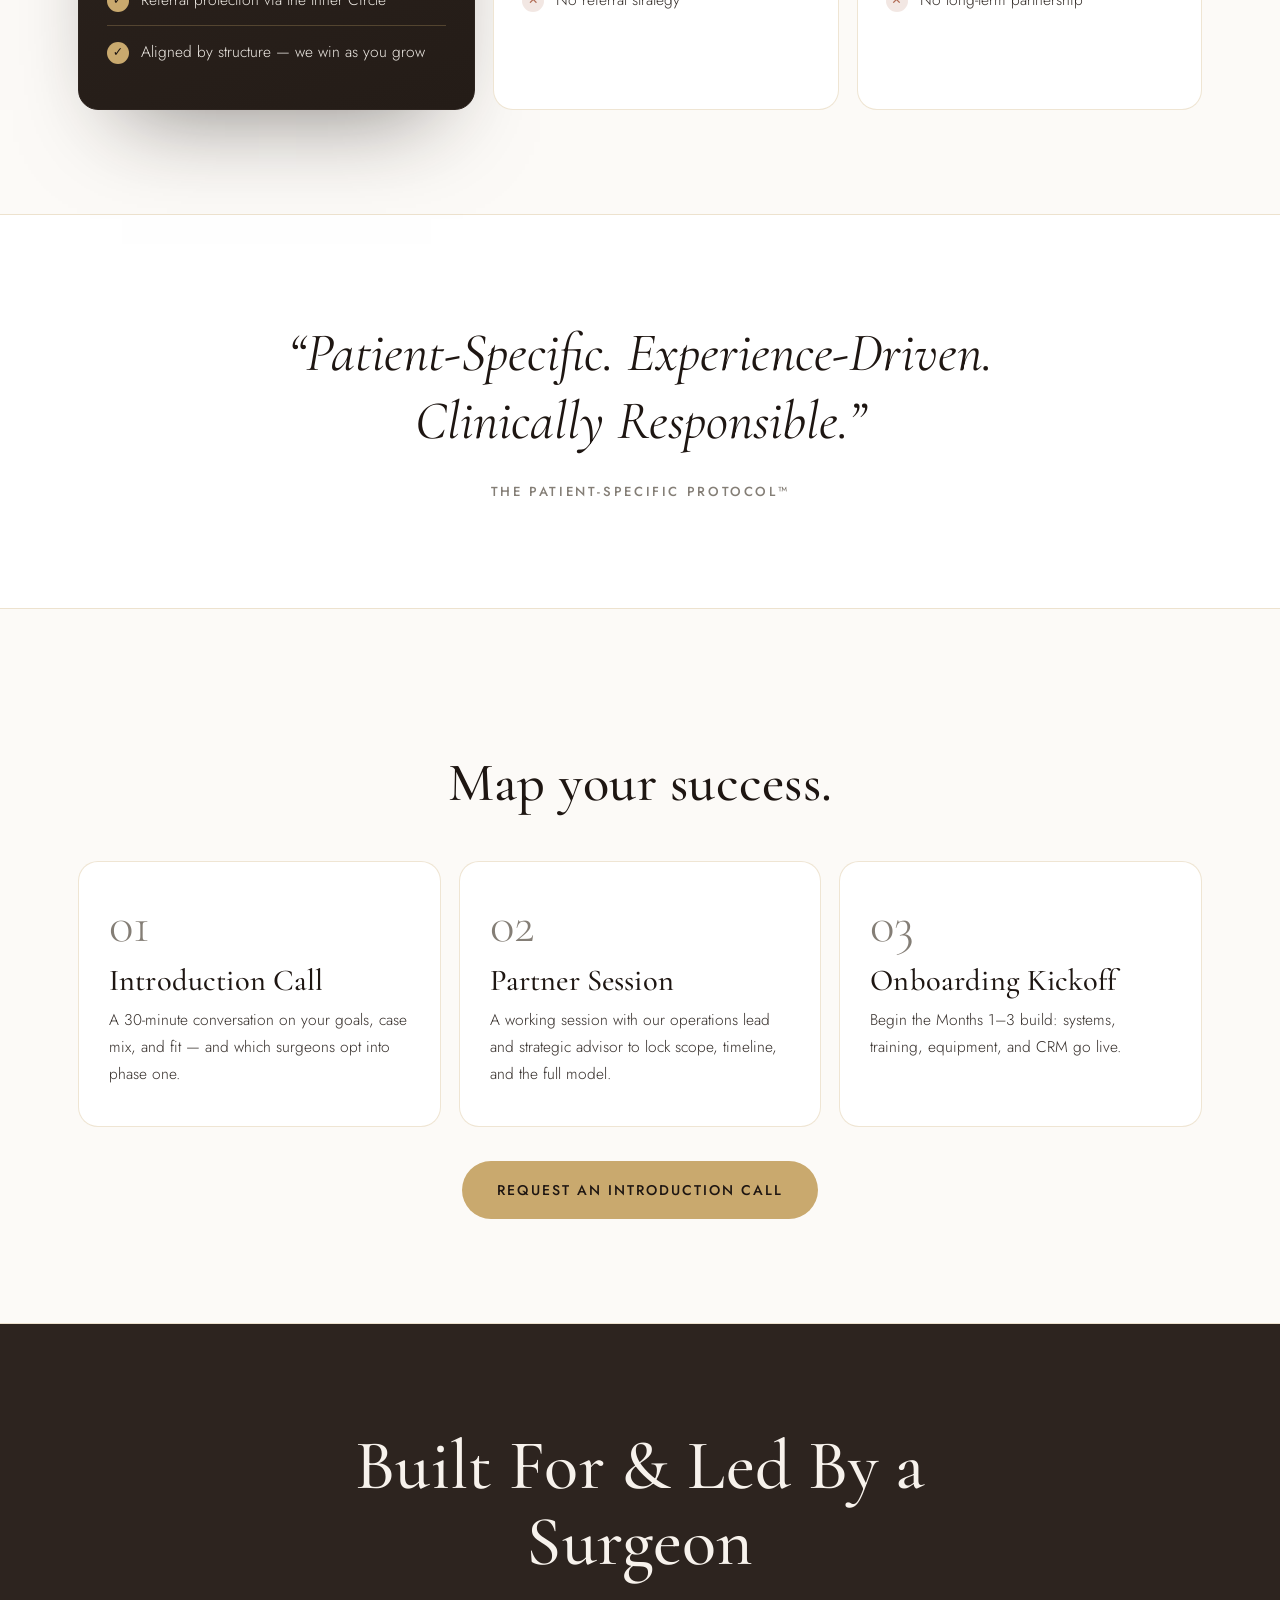
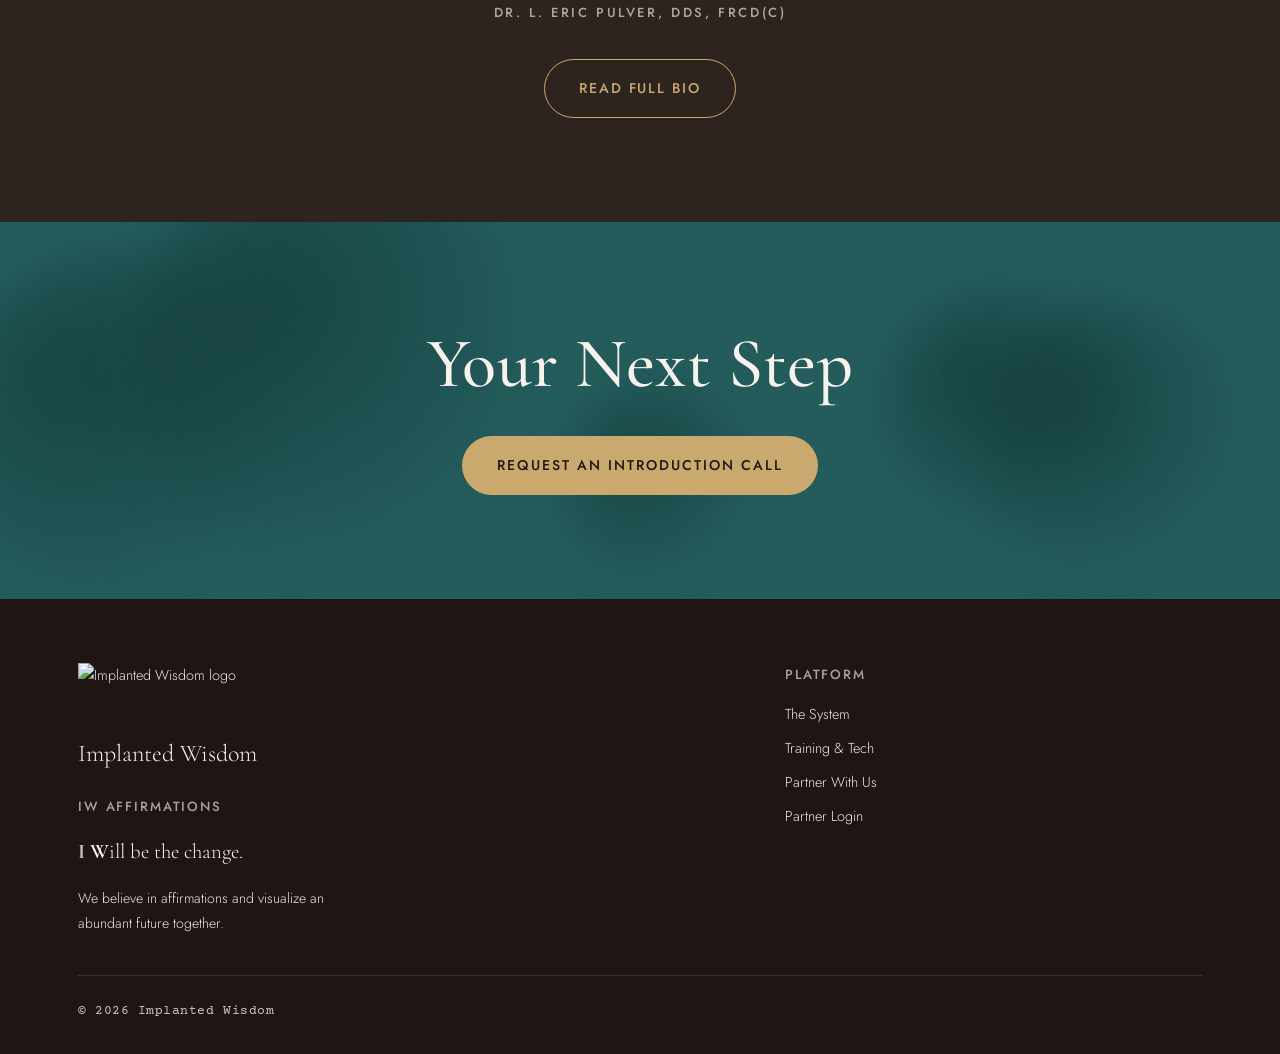
==== commit ae602ffa: "Update index.html" ====
--- a/index.html
+++ b/index.html
@@ -155,6 +155,16 @@
 @keyframes scChev{0%{opacity:0;transform:translateY(-5px) rotate(45deg)}
   40%{opacity:1}100%{opacity:0;transform:translateY(6px) rotate(45deg)}}
 @media(prefers-reduced-motion:reduce){.scroll-cue *{animation:none}}
+
+/* "We've cracked the code" intro (template Benefits header) */
+.crack{padding:130px 0 110px;background:var(--white)}
+.crack-label{font-family:var(--mono);font-size:.88rem;letter-spacing:.05em;color:var(--teal);margin-bottom:36px}
+.crack-h{font-family:var(--display);font-weight:700;color:#000;-webkit-text-stroke:1px #000;
+  font-size:clamp(2.8rem,7.5vw,5.8rem);line-height:1.05;letter-spacing:-.004em}
+.crack-sub{margin-top:44px;font-size:1.06rem;color:var(--ink-70);max-width:72ch}
+.crack-name{font-family:var(--display);font-weight:600;font-size:1.5rem;color:var(--ink);display:inline-block;margin-bottom:10px}
+.crack-stats{font-family:var(--body);font-weight:500;letter-spacing:.06em;text-transform:uppercase;font-size:.92rem;color:var(--ink-70)}
+.crack-kicker{display:inline-block;margin-top:14px;font-family:var(--display);font-style:italic;font-weight:500;font-size:1.35rem;color:var(--ink)}
 
 /* DTC — sphere & track cinematic animation (dark panel on white page) */
 .shift-section{background:var(--paper);border-top:1px solid var(--hairline);border-bottom:1px solid var(--hairline)}
@@ -364,6 +374,17 @@
         <img src="1.png" alt=""><img src="2.png" alt=""><img src="3.png" alt=""><img src="4.png" alt=""><img src="5.png" alt=""><img src="6.png" alt=""><img src="7.png" alt=""><img src="8.png" alt=""><img src="9.png" alt=""><img src="10.png" alt=""><img src="11.png" alt="">
       </div>
     </div>
+  </div>
+</section>
+
+<!-- ============ WE'VE CRACKED THE CODE (template "Benefits" intro) ============ -->
+<section class="crack">
+  <div class="wrap">
+    <p class="crack-label rv">The Program</p>
+    <h2 class="crack-h rv d1">We&rsquo;ve cracked the code.</h2>
+    <p class="crack-sub rv d2"><span class="crack-name">Dr. L. Eric Pulver, DDS, FRCD(C)</span><br>
+    <span class="crack-stats">35+ Years of Experience &nbsp;&middot;&nbsp; Former Surgeon for the Chicago Blackhawks &nbsp;&middot;&nbsp; 15,000+ Implants Placed</span><br>
+    <em class="crack-kicker">Not just knowledge &mdash; wisdom, implanted into your practice.</em></p>
   </div>
 </section>
 
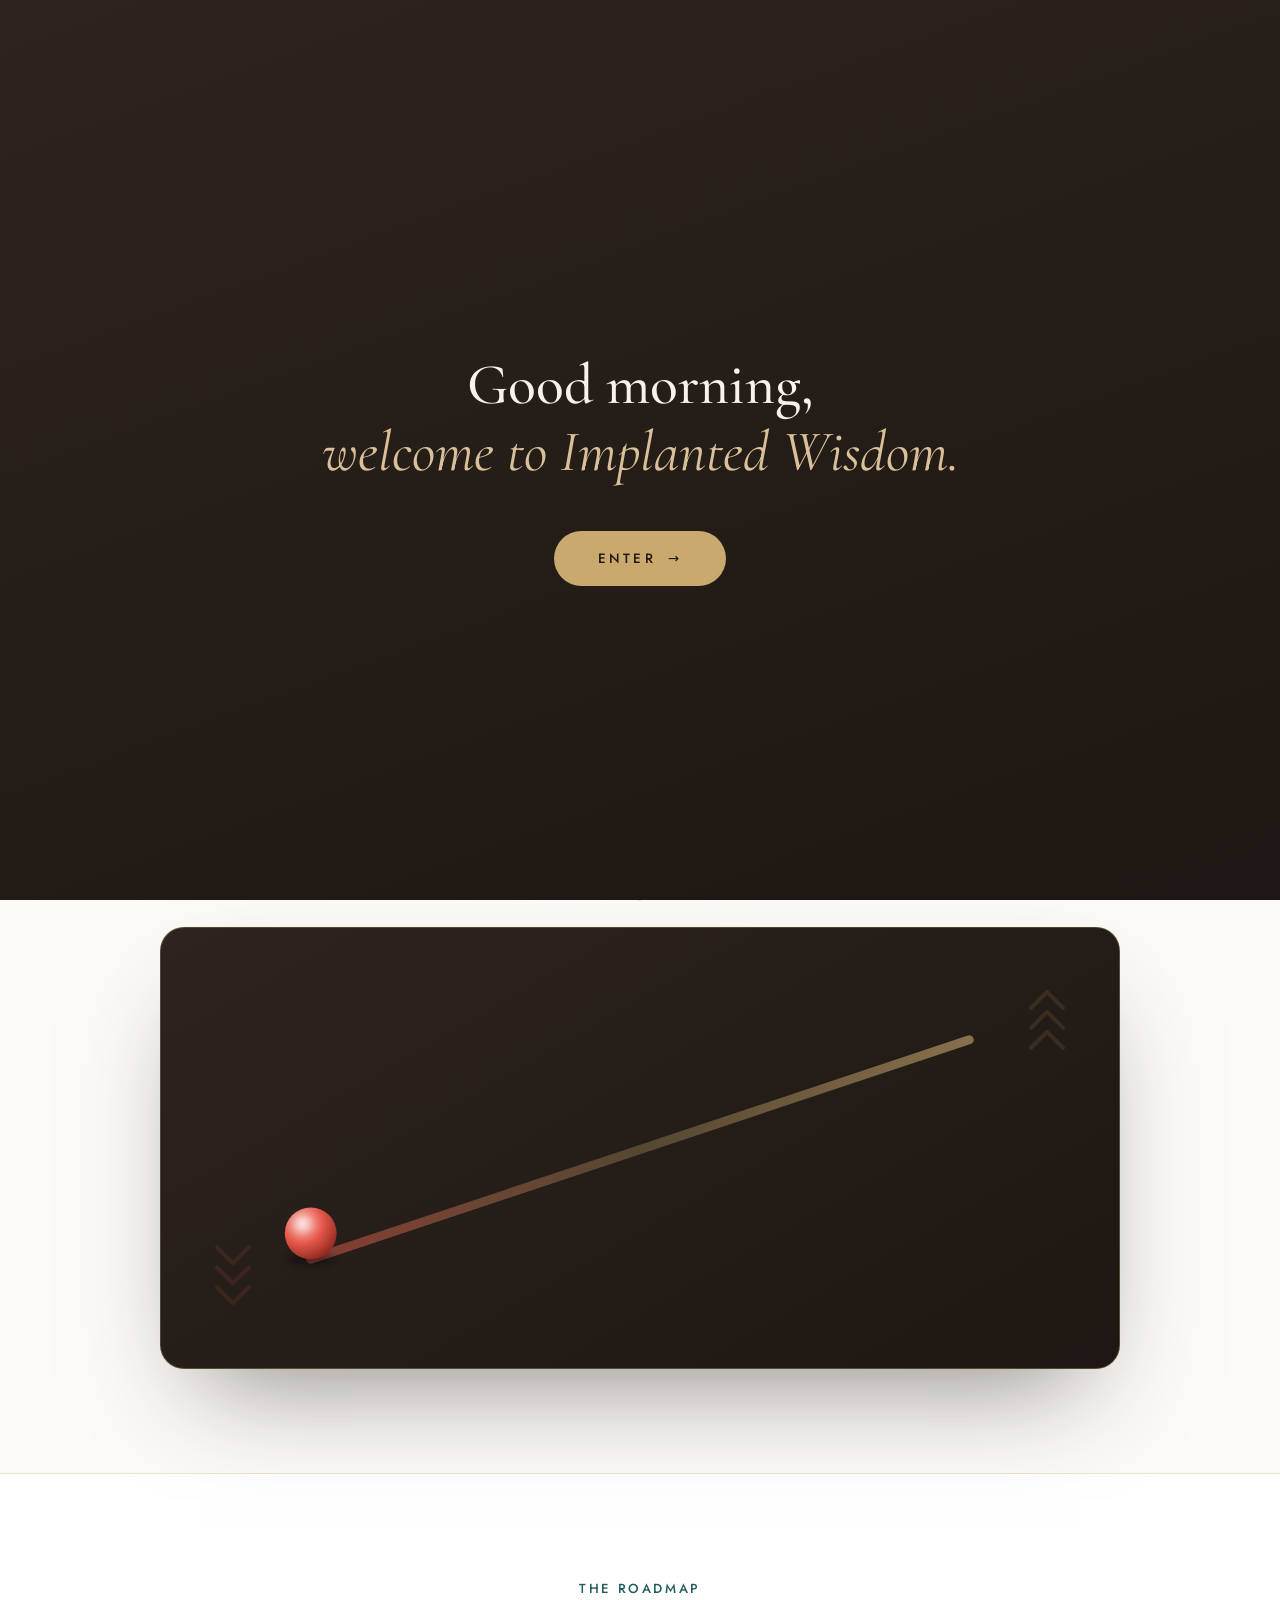
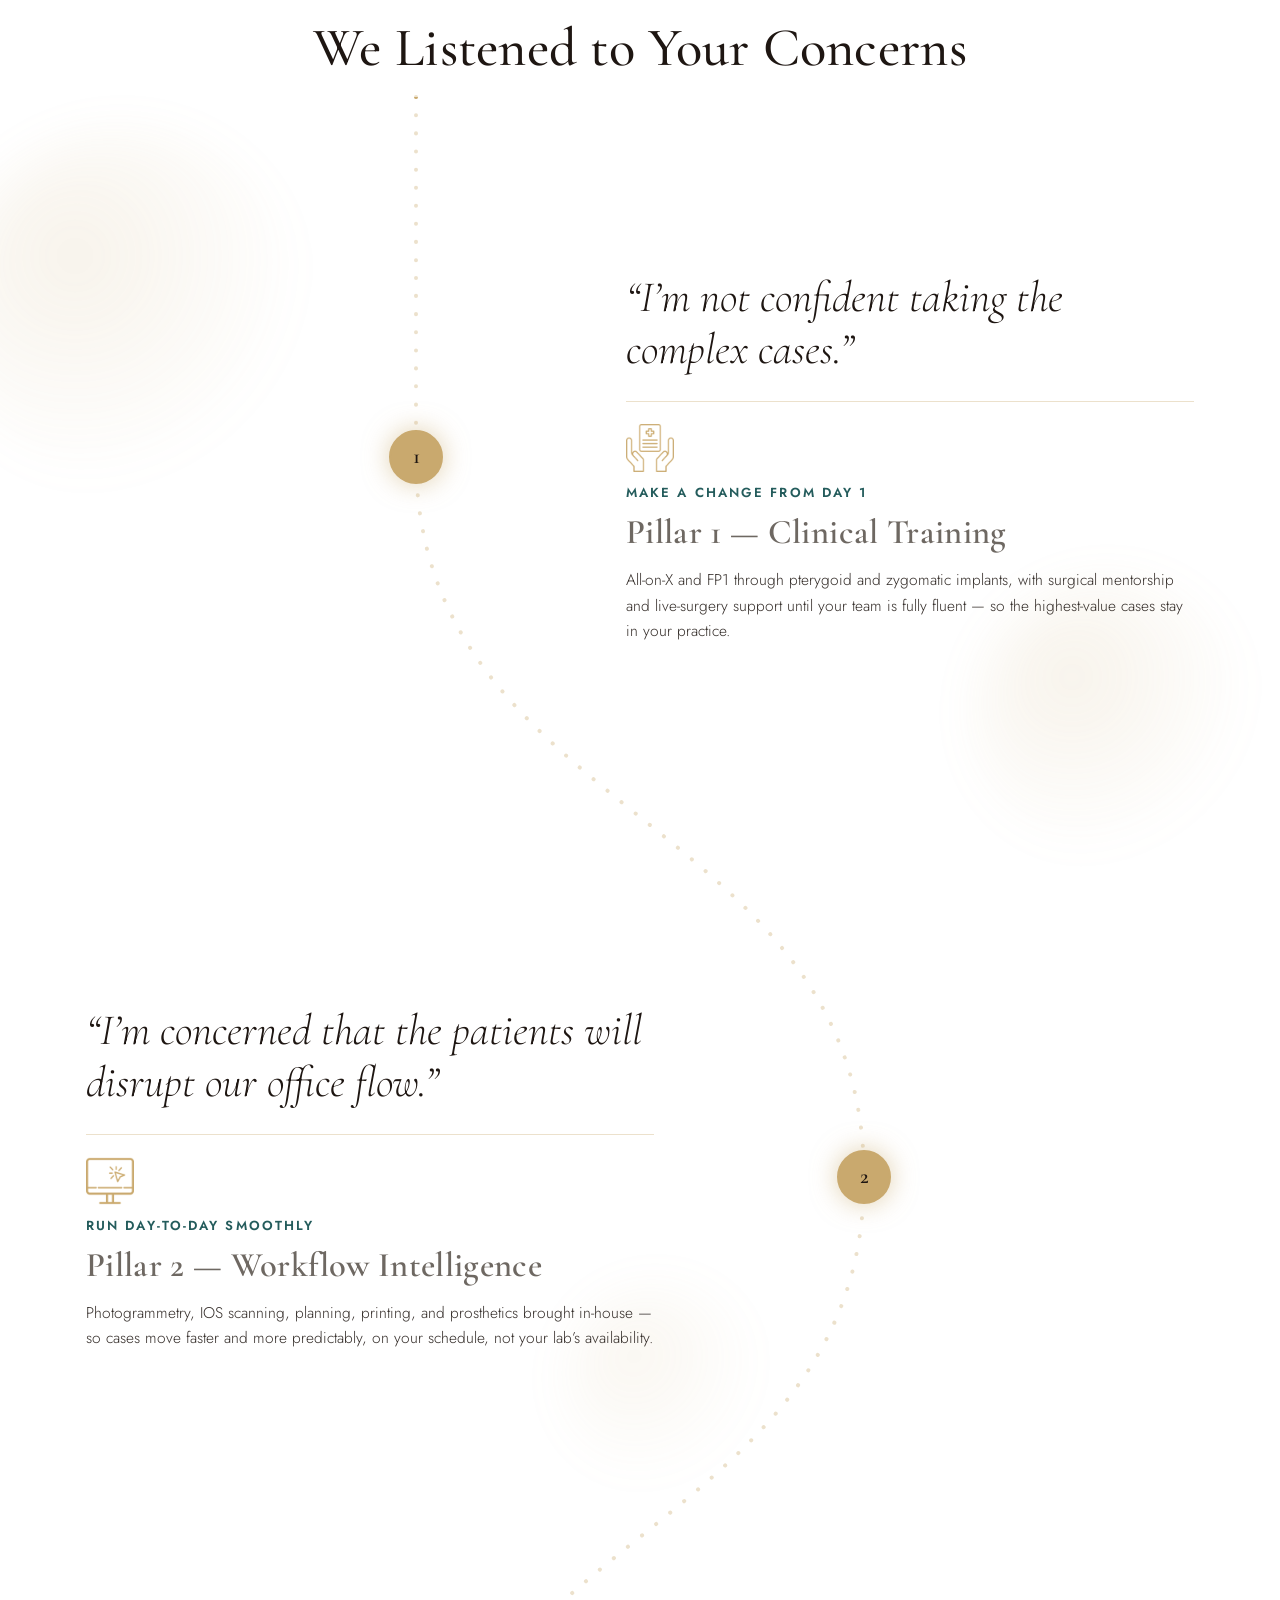
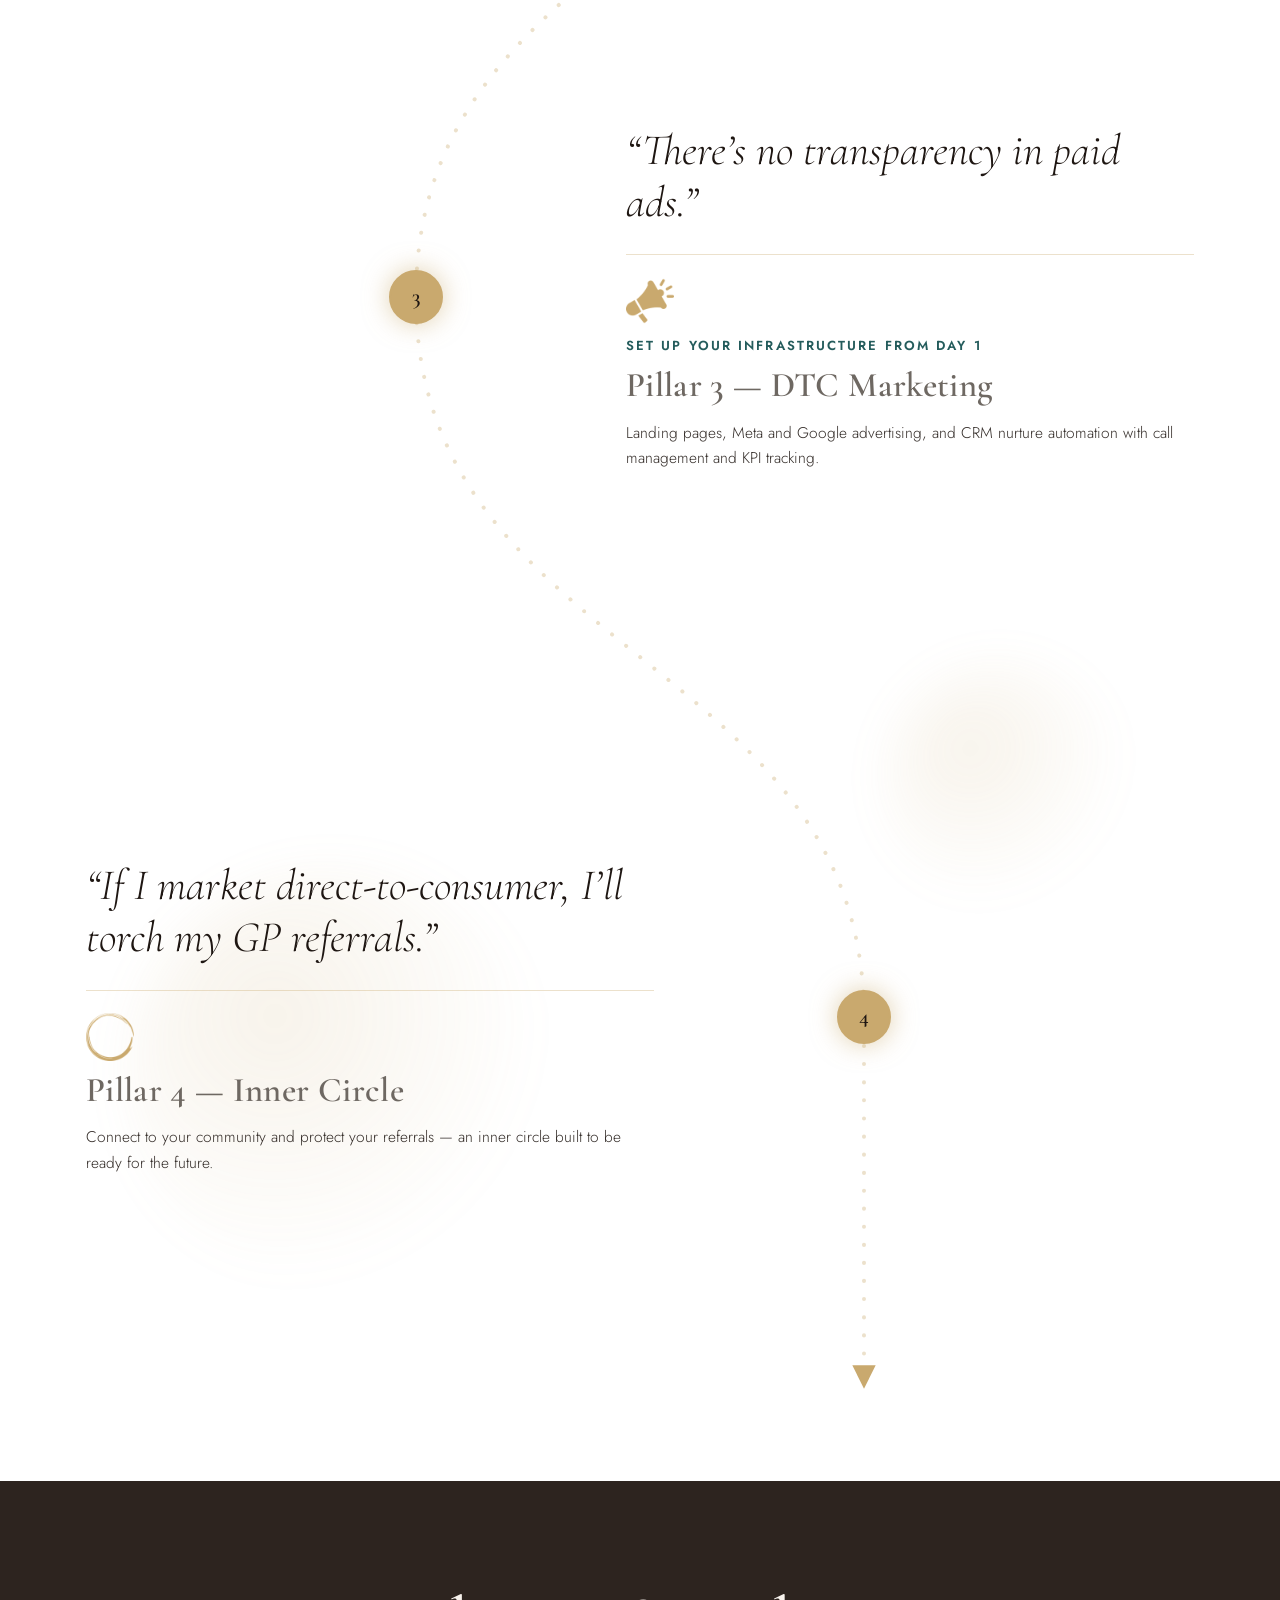
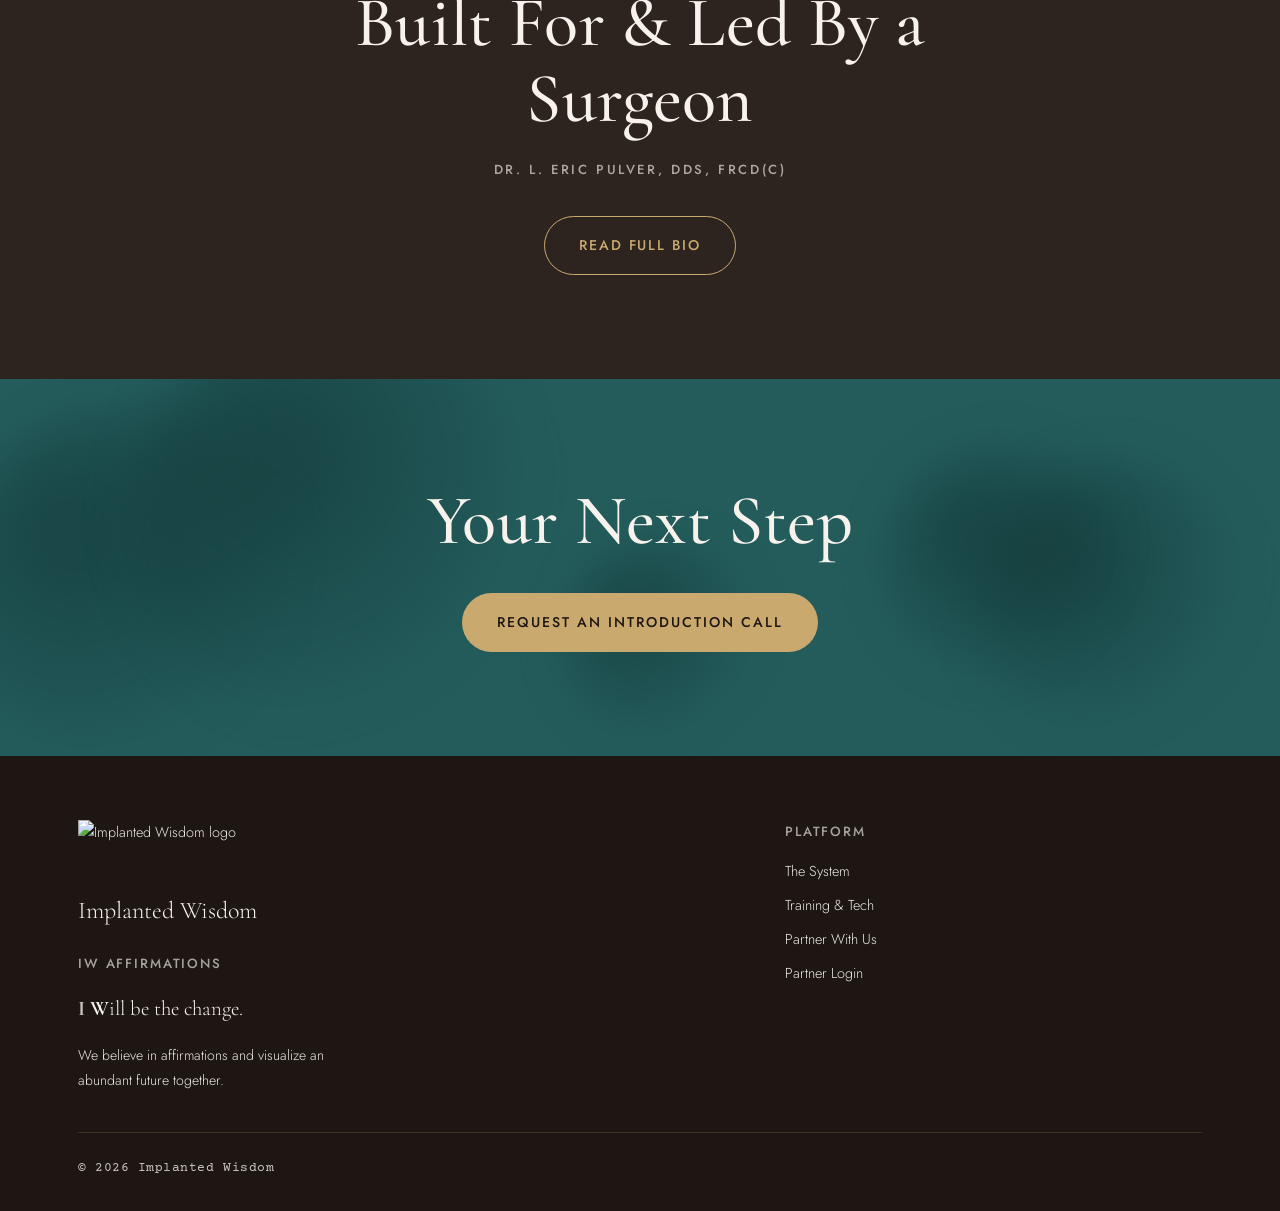
==== commit 68fa83e2: "Update index.html" ====
--- a/index.html
+++ b/index.html
@@ -111,6 +111,31 @@
   border:1px solid rgba(255,255,255,.55);border-radius:999px;width:48px;height:48px;
   color:var(--ink);font-size:1.4rem;cursor:pointer;box-shadow:0 10px 30px -16px rgba(30,22,18,.3)}
 
+/* intro veil — espresso welcome that fades to reveal the page */
+#introVeil{position:fixed;inset:0;z-index:200;display:flex;flex-direction:column;align-items:center;
+  justify-content:center;text-align:center;padding:40px 26px;visibility:hidden;opacity:1;
+  background:linear-gradient(160deg,var(--espresso) 0%,#241c17 55%,var(--ink) 100%);
+  transition:opacity .9s var(--ease),visibility 0s .9s}
+#introVeil.show{visibility:visible}
+#introVeil.leave{opacity:0}
+#introVeil .iv-logo{width:min(360px,64vw);opacity:0;transform:translateY(-24px) scale(.96);
+  transition:opacity .9s var(--ease),transform .9s var(--ease)}
+#introVeil .iv-greet{margin-top:38px;font-family:var(--display);font-weight:500;color:var(--cream);
+  font-size:clamp(2rem,5.4vw,3.6rem);line-height:1.15;opacity:0;transform:translateY(18px);
+  transition:opacity .9s var(--ease) .25s,transform .9s var(--ease) .25s}
+#introVeil .iv-greet em{font-style:italic;color:var(--gold-soft);font-weight:400}
+#introVeil .iv-enter{margin-top:46px;display:inline-flex;align-items:center;gap:12px;cursor:pointer;
+  font-family:var(--body);font-weight:500;letter-spacing:.24em;text-transform:uppercase;font-size:.84rem;
+  background:var(--gold);color:var(--ink);border:0;border-radius:999px;padding:18px 44px;
+  opacity:0;transform:translateY(18px);transition:opacity .9s var(--ease) .55s,transform .9s var(--ease) .55s,background .25s}
+#introVeil .iv-enter:hover{background:var(--gold-soft)}
+#introVeil .iv-enter .ar{transition:transform .25s}
+#introVeil .iv-enter:hover .ar{transform:translateX(5px)}
+#introVeil.show .iv-logo{opacity:1;transform:none}
+#introVeil.show .iv-greet{opacity:1;transform:none}
+#introVeil.show .iv-enter{opacity:1;transform:none}
+@media (prefers-reduced-motion: reduce){#introVeil,#introVeil .iv-logo,#introVeil .iv-greet{transition:none}}
+
 /* Buttons */
 .btn{display:inline-block;font-family:var(--body);font-weight:500;text-transform:uppercase;
   letter-spacing:.14em;font-size:0.88rem;padding:16px 34px;border-radius:999px;cursor:pointer;
@@ -127,11 +152,10 @@
 
 /* Hero — big black headline + hero shot (template style) */
 .hero{position:relative;background:var(--white);color:var(--ink);
-  padding:180px 0 0;overflow:visible}
+  padding:190px 0 110px;overflow:visible}
 .hero .wrap{position:relative;z-index:2;max-width:1100px}
-.hero h1{margin:0;color:#000;font-weight:700;
-  -webkit-text-stroke:1px #000;
-  font-size:clamp(3.2rem,10.5vw,7.6rem);line-height:1.02;letter-spacing:-.005em}
+.hero h1{margin:0;color:#000;font-weight:700;-webkit-text-stroke:1px #000;
+  font-size:clamp(3rem,9vw,6.8rem);line-height:1.04;letter-spacing:-.005em}
 .hero-shot{max-width:1240px;margin:26px auto 0;padding:0}
 .hero-shot img{width:100%;height:auto;display:block}
 .scroll-cue{position:relative;z-index:2;margin-top:58px;font-family:var(--mono);
@@ -317,7 +341,7 @@
   .nav-toggle{display:block;position:fixed;top:16px;right:16px;z-index:60}
   .footer-grid{grid-template-columns:1fr}
   section{padding:64px 0}
-  .hero{padding:120px 0 0}
+  .hero{padding:130px 0 80px}
   .cmp-head{grid-template-columns:1fr;gap:14px;margin-bottom:30px}
   .cmp{grid-template-columns:1fr}
   .steps{grid-template-columns:1fr}
@@ -326,6 +350,35 @@
 </style>
 </head>
 <body>
+
+<!-- ============ INTRO VEIL ============ -->
+<div id="introVeil" aria-hidden="true">
+  <img class="iv-logo" src="https://raw.githubusercontent.com/skylar-ship-it/IW/main/logo3D.png" alt="">
+  <div class="iv-greet" id="ivGreet">Good evening,<br><em>welcome to Implanted Wisdom.</em></div>
+  <button class="iv-enter" id="ivEnter" type="button">Enter <span class="ar">&rarr;</span></button>
+</div>
+<script>
+(function(){
+  var veil=document.getElementById('introVeil'); if(!veil) return;
+  var KEY='iw_home_last_visit', HOUR=3600000, now=Date.now(), last=0;
+  try{ last=parseInt(localStorage.getItem(KEY)||'0',10)||0; }catch(e){}
+  try{ localStorage.setItem(KEY, String(now)); }catch(e){}
+  if(last && (now-last) < HOUR){ veil.parentNode.removeChild(veil); return; }
+  var h=new Date().getHours();
+  var g = h<12 ? 'Good morning,' : (h<17 ? 'Good afternoon,' : 'Good evening,');
+  document.getElementById('ivGreet').innerHTML = g + '<br><em>welcome to Implanted Wisdom.</em>';
+  document.documentElement.style.overflow='hidden';
+  veil.classList.add('show');
+  function leave(){
+    if(!veil.parentNode) return;
+    veil.classList.add('leave');
+    document.documentElement.style.overflow='';
+    setTimeout(function(){ if(veil.parentNode) veil.parentNode.removeChild(veil); }, 1000);
+  }
+  var btn=document.getElementById('ivEnter');
+  if(btn) btn.addEventListener('click', leave);
+})();
+</script>
 
 <!-- ============ HEADER ============ -->
 <header class="site-header">
@@ -349,42 +402,15 @@
   </nav>
 </header>
 
-<!-- ============ HERO (template-style: one huge headline + hero shot) ============ -->
+<!-- ============ HERO (minimal — white) ============ -->
 <section class="hero center">
   <div class="wrap">
-    <h1 class="rv in">Raise the standard.</h1>
-    <p class="label rv d1" style="margin-top:26px">A Surgeon-Led Boutique Consultancy for Full-Arch Programs</p>
-  </div>
-  <div class="hero-shot rv d1">
-    <img src="heroimage.png" alt="The IW Partner Portal" onerror="this.parentNode.style.display='none'">
-  </div>
-</section>
-
-<!-- ============ CREDENTIALS MARQUEE (template "Trusted by" band) ============ -->
-<section class="credband">
-  <div class="wrap">
-    <p class="label teal rv" style="margin-bottom:36px">Built For And Led By A Surgeon</p>
-  </div>
-  <div class="credmq" aria-hidden="true">
-    <div class="credtrack">
-      <div class="credset">
-        <img src="1.png" alt=""><img src="2.png" alt=""><img src="3.png" alt=""><img src="4.png" alt=""><img src="5.png" alt=""><img src="6.png" alt=""><img src="7.png" alt=""><img src="8.png" alt=""><img src="9.png" alt=""><img src="10.png" alt=""><img src="11.png" alt="">
-      </div>
-      <div class="credset">
-        <img src="1.png" alt=""><img src="2.png" alt=""><img src="3.png" alt=""><img src="4.png" alt=""><img src="5.png" alt=""><img src="6.png" alt=""><img src="7.png" alt=""><img src="8.png" alt=""><img src="9.png" alt=""><img src="10.png" alt=""><img src="11.png" alt="">
-      </div>
-    </div>
-  </div>
-</section>
-
-<!-- ============ WE'VE CRACKED THE CODE (template "Benefits" intro) ============ -->
-<section class="crack">
-  <div class="wrap">
-    <p class="crack-label rv">The Program</p>
-    <h2 class="crack-h rv d1">We&rsquo;ve cracked the code.</h2>
-    <p class="crack-sub rv d2"><span class="crack-name">Dr. L. Eric Pulver, DDS, FRCD(C)</span><br>
-    <span class="crack-stats">35+ Years of Experience &nbsp;&middot;&nbsp; Former Surgeon for the Chicago Blackhawks &nbsp;&middot;&nbsp; 15,000+ Implants Placed</span><br>
-    <em class="crack-kicker">Not just knowledge &mdash; wisdom, implanted into your practice.</em></p>
+    <h1 class="rv in">A Surgeon-Led<br>Boutique Consultancy</h1>
+  </div>
+  <div class="scroll-cue">
+    <span class="sc-label">Scroll</span>
+    <span class="sc-line"><span class="sc-dot"></span></span>
+    <span class="sc-arrows"><i></i><i></i><i></i></span>
   </div>
 </section>
 
@@ -392,10 +418,6 @@
 <section class="shift-section center">
   <div class="wrap narrow">
     <p class="label teal eyebrow rv" style="font-size:1rem">The Shift</p>
-  </div>
-  <div class="scroll-cue" style="margin-top:10px;margin-bottom:26px">
-    <span class="sc-line"><span class="sc-dot"></span></span>
-    <span class="sc-arrows"><i></i><i></i><i></i></span>
   </div>
   <div class="wrap">
     <div class="dtc-viz rv d1">
@@ -542,72 +564,6 @@
           <p class="rm-desc">Connect to your community and protect your referrals — an inner circle built to be ready for the future.</p>
         </div>
       </div>
-    </div>
-  </div>
-</section>
-
-<!-- ============ COMPARISON (template "Why Choose Area?") ============ -->
-<section style="background:var(--paper);border-top:1px solid var(--hairline);border-bottom:1px solid var(--hairline)">
-  <div class="wrap">
-    <div class="cmp-head">
-      <div>
-        <p class="label teal eyebrow rv">The Comparison</p>
-        <h2 class="rv d1">Why partner with IW?</h2>
-      </div>
-      <p class="lead rv d2">You need a partner that covers the whole program — clinical, workflow, marketing, and referrals — not one slice of it.</p>
-    </div>
-    <div class="cmp">
-      <div class="cmp-col hero-col rv">
-        <h3 style="color:var(--cream)">Implanted Wisdom</h3>
-        <div class="cmp-row"><span class="cmp-ic ic-y">✓</span><span>Surgeon-led — built in a working practice</span></div>
-        <div class="cmp-row"><span class="cmp-ic ic-y">✓</span><span>Clinical training with live-surgery mentorship</span></div>
-        <div class="cmp-row"><span class="cmp-ic ic-y">✓</span><span>In-house digital workflow, end to end</span></div>
-        <div class="cmp-row"><span class="cmp-ic ic-y">✓</span><span>Transparent ad spend &amp; KPI tracking</span></div>
-        <div class="cmp-row"><span class="cmp-ic ic-y">✓</span><span>Referral protection via the Inner Circle</span></div>
-        <div class="cmp-row"><span class="cmp-ic ic-y">✓</span><span>Aligned by structure — we win as you grow</span></div>
-      </div>
-      <div class="cmp-col rv d1">
-        <h3>Marketing agency</h3>
-        <div class="cmp-row"><span class="cmp-ic ic-y">✓</span><span>Can generate leads</span></div>
-        <div class="cmp-row"><span class="cmp-ic ic-n">✕</span><span>No clinical training or mentorship</span></div>
-        <div class="cmp-row"><span class="cmp-ic ic-n">✕</span><span>No workflow or operations support</span></div>
-        <div class="cmp-row"><span class="cmp-ic ic-n">✕</span><span>Reporting is often opaque</span></div>
-        <div class="cmp-row"><span class="cmp-ic ic-n">✕</span><span>No referral strategy</span></div>
-      </div>
-      <div class="cmp-col rv d2">
-        <h3>Weekend course</h3>
-        <div class="cmp-row"><span class="cmp-ic ic-y">✓</span><span>Clinical exposure</span></div>
-        <div class="cmp-row"><span class="cmp-ic ic-n">✕</span><span>Ends when the weekend ends</span></div>
-        <div class="cmp-row"><span class="cmp-ic ic-n">✕</span><span>No patient acquisition system</span></div>
-        <div class="cmp-row"><span class="cmp-ic ic-n">✕</span><span>No implementation in your office</span></div>
-        <div class="cmp-row"><span class="cmp-ic ic-n">✕</span><span>No long-term partnership</span></div>
-      </div>
-    </div>
-  </div>
-</section>
-
-<!-- ============ STATEMENT BAND (template quote moment) ============ -->
-<section class="center">
-  <div class="wrap narrow">
-    <p class="statement-q rv">&ldquo;Patient-Specific. Experience-Driven.<br>Clinically Responsible.&rdquo;</p>
-    <p class="label rv d1" style="margin-top:26px">The Patient-Specific Protocol™</p>
-  </div>
-</section>
-
-<!-- ============ MAP YOUR SUCCESS — 3 STEPS ============ -->
-<section style="background:var(--paper);border-top:1px solid var(--hairline);border-bottom:1px solid var(--hairline)">
-  <div class="wrap">
-    <div class="center narrow" style="margin:0 auto 48px">
-      <p class="label teal eyebrow rv">How Partnership Works</p>
-      <h2 class="rv d1">Map your success.</h2>
-    </div>
-    <div class="steps">
-      <div class="scard rv"><span class="bignum">01</span><h3>Introduction Call</h3><p>A 30-minute conversation on your goals, case mix, and fit — and which surgeons opt into phase one.</p></div>
-      <div class="scard rv d1"><span class="bignum">02</span><h3>Partner Session</h3><p>A working session with our operations lead and strategic advisor to lock scope, timeline, and the full model.</p></div>
-      <div class="scard rv d2"><span class="bignum">03</span><h3>Onboarding Kickoff</h3><p>Begin the Months 1–3 build: systems, training, equipment, and CRM go live.</p></div>
-    </div>
-    <div class="btn-row rv d2" style="justify-content:center">
-      <a href="partner.html#book" class="btn btn-gold">Request an Introduction Call</a>
     </div>
   </div>
 </section>
@@ -746,20 +702,6 @@
   setTimeout(build,60); build();
 })();
 
-/* credentials marquee: start only when images settle; drop broken slots */
-(function(){
-  var track=document.querySelector('.credtrack'); if(!track) return;
-  var imgs=[].slice.call(track.querySelectorAll('img')), pending=imgs.length;
-  if(!pending){ track.classList.add('go'); return; }
-  function done(){ pending--; if(pending>0) return;
-    imgs.forEach(function(im){ if(!im.naturalWidth && im.parentNode){ im.parentNode.removeChild(im); } });
-    track.classList.add('go');
-  }
-  imgs.forEach(function(im){
-    if(im.complete){ setTimeout(done,0); }
-    else { im.addEventListener('load',done); im.addEventListener('error',done); }
-  });
-})();
 </script>
 
 </body>
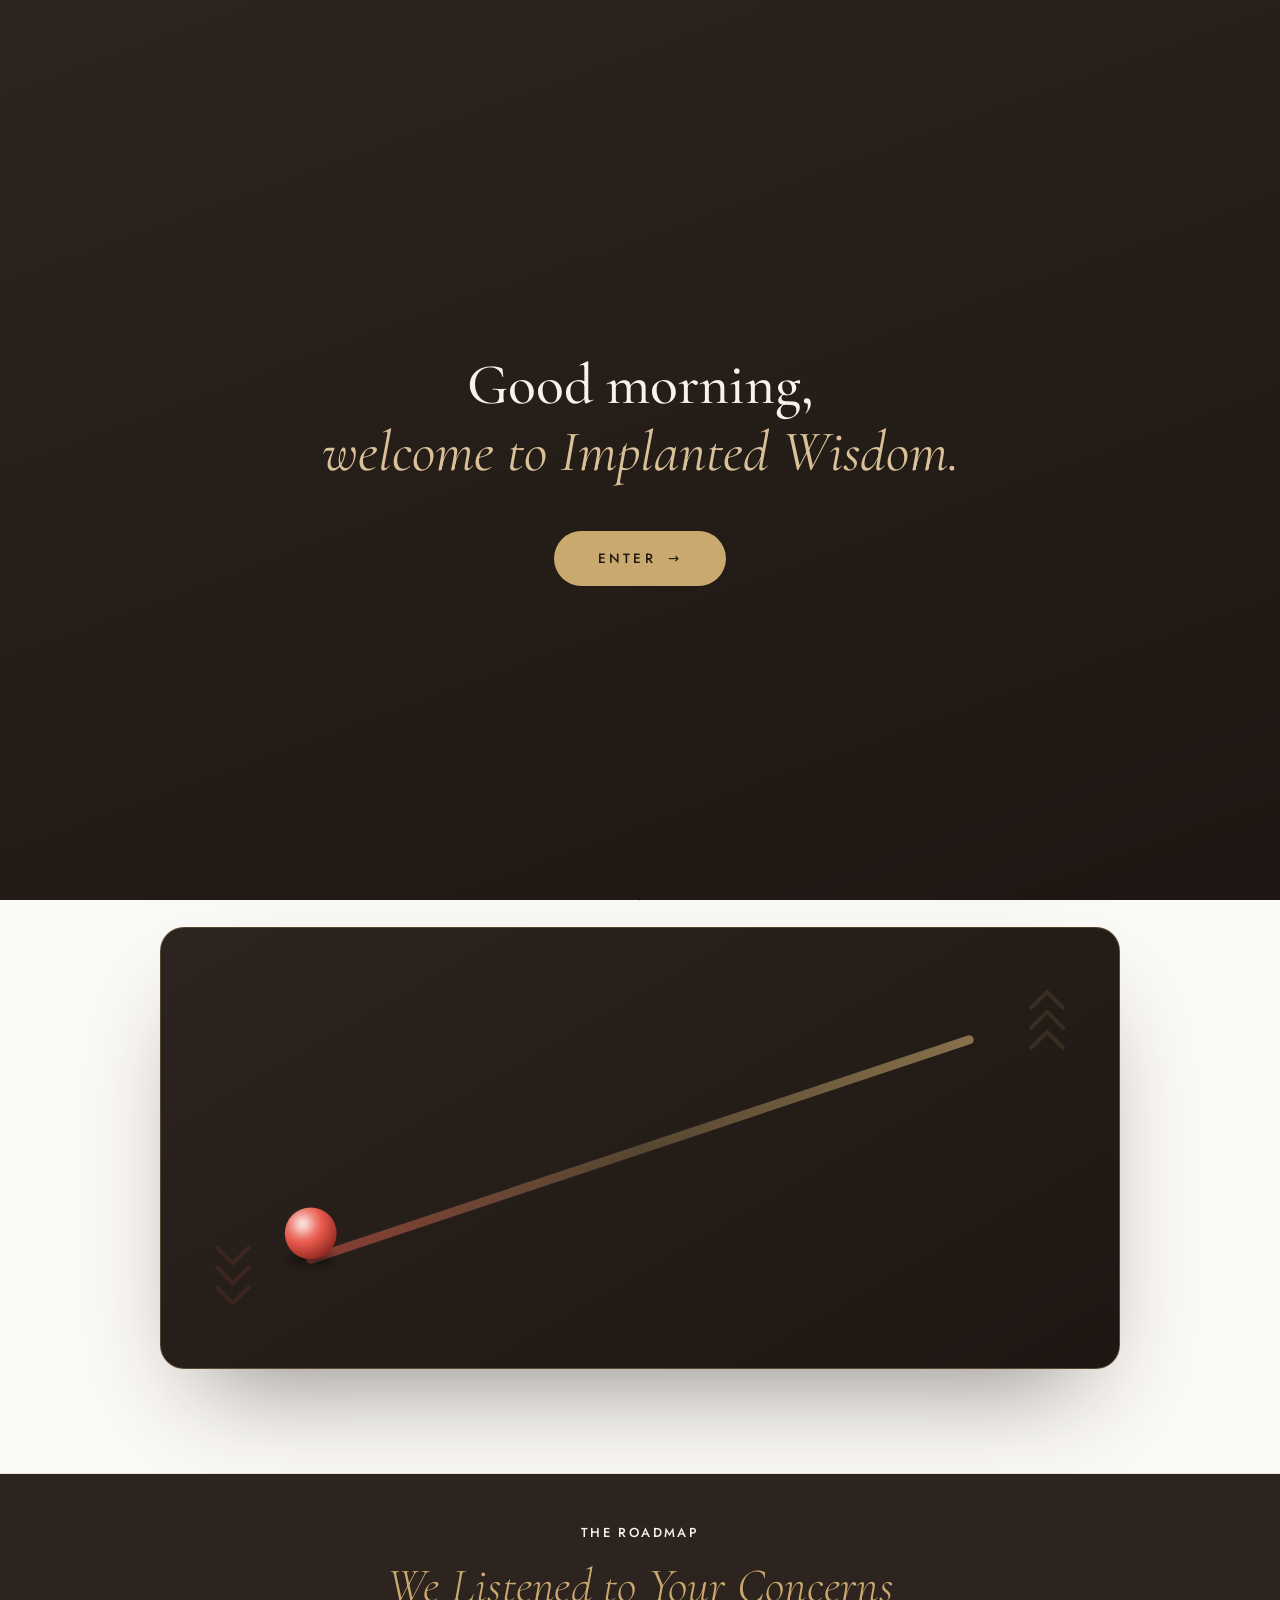
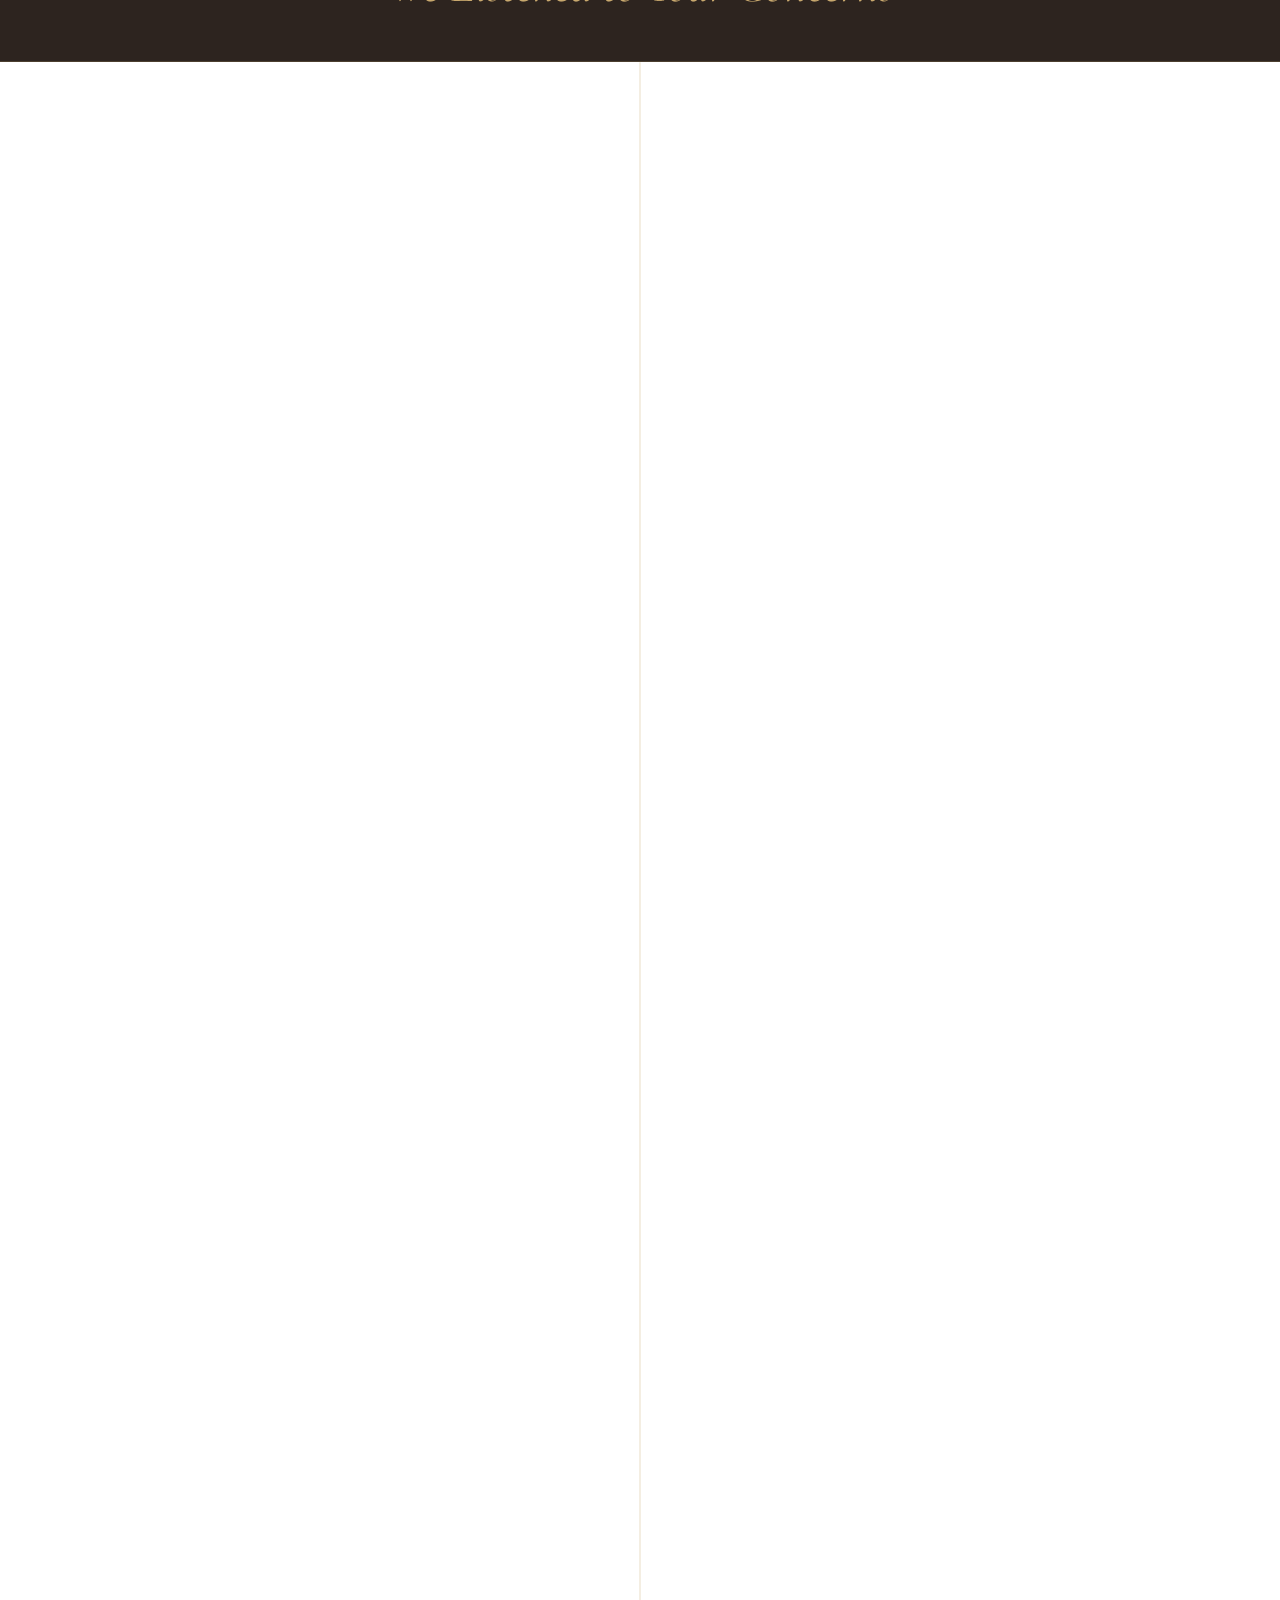
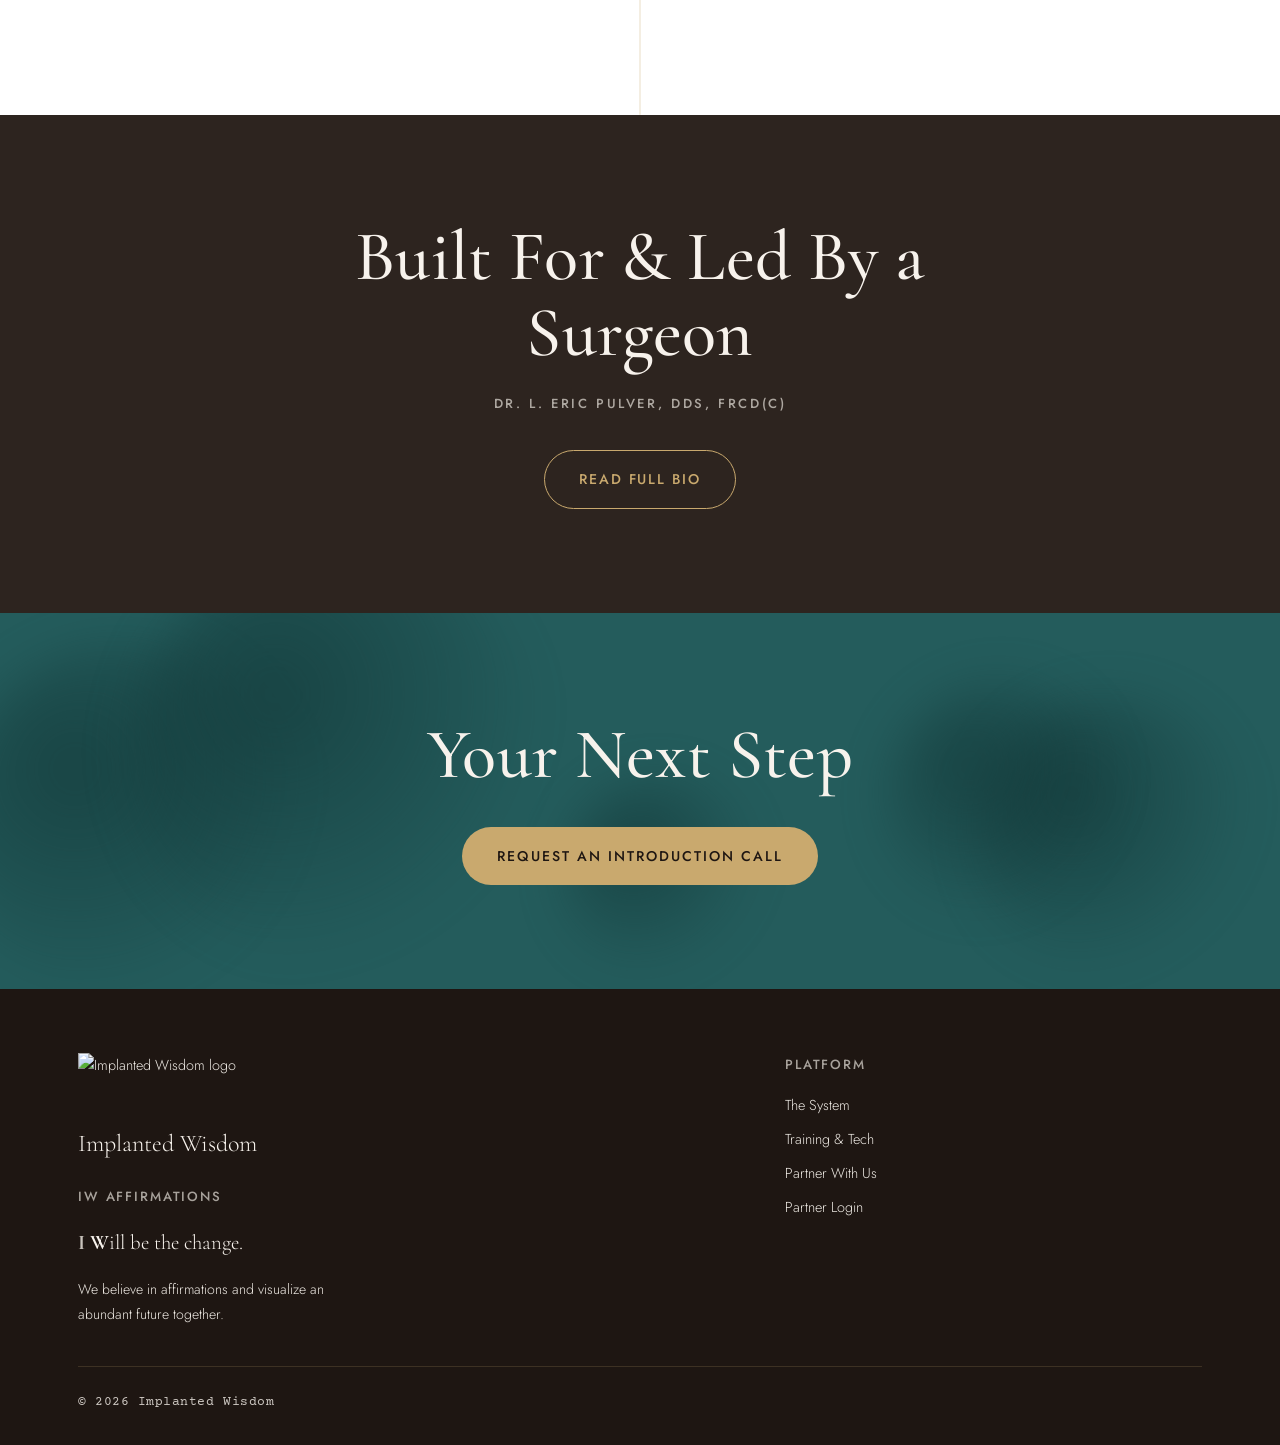
==== commit 242e0c6d: "Add files via upload" ====
--- a/index.html
+++ b/index.html
@@ -305,6 +305,50 @@
   color:var(--grey);display:block;margin-bottom:14px}
 .scard p{font-size:.97rem;color:var(--ink-70);margin-top:8px}
 
+/* The Roadmap (updated) */
+#rmap2{background:#FFFFFF;padding:0}
+#rmap2 .rhead{position:sticky;top:0;z-index:30;background:#2D241F;border-bottom:1px solid rgba(201,169,110,.2);padding:3rem 1.5rem}
+#rmap2 .rhead-content{max-width:1280px;margin:0 auto}
+#rmap2 .header-label{color:#F7F2EC;text-align:center;font-family:'Jost',sans-serif;font-weight:500;font-size:13px;letter-spacing:.18em;text-transform:uppercase;margin-bottom:1rem}
+#rmap2 .header-title{color:#C9A96E;text-align:center;font-family:'Cormorant Garamond',serif;font-weight:300;font-style:italic;font-size:3rem;line-height:1.1}
+#rmap2 .roadmap-container{max-width:1280px;margin:0 auto;padding:5rem 1.5rem;position:relative}
+#rmap2 .progress-line-bg{position:absolute;left:50%;top:0;bottom:0;width:2px;transform:translateX(-50%);background:rgba(201,169,110,.2);border-radius:9999px}
+#rmap2 .progress-line-fill{position:absolute;left:50%;top:0;width:2px;transform:translateX(-50%);background:#C9A96E;border-radius:9999px;transform-origin:top;transition:height .1s ease-out;height:0}
+#rmap2 .milestones{position:relative}
+#rmap2 .milestone{display:flex;align-items:center;gap:2rem;margin-bottom:8rem;opacity:0;transform:translateX(-100px);transition:opacity .8s cubic-bezier(.16,1,.3,1),transform .8s cubic-bezier(.16,1,.3,1)}
+#rmap2 .milestone.visible{opacity:1;transform:translateX(0)}
+#rmap2 .milestone.right{flex-direction:row-reverse;transform:translateX(100px)}
+#rmap2 .milestone.right.visible{transform:translateX(0)}
+#rmap2 .mcard{width:41.666%;background:#F7F2EC;border:1px solid rgba(201,169,110,.3);border-radius:2px;padding:2rem;box-shadow:0 10px 15px -3px rgba(0,0,0,.1);transition:transform .3s ease,box-shadow .3s ease;position:relative}
+#rmap2 .mcard:hover{transform:translateY(-8px) scale(1.02);box-shadow:0 20px 25px -5px rgba(0,0,0,.15)}
+#rmap2 .concern-text{color:#1E1612;font-family:'Cormorant Garamond',serif;font-weight:600;font-style:italic;font-size:2.25rem;line-height:1.3}
+#rmap2 .action-heading{color:#C9A96E;font-family:'Jost',sans-serif;font-weight:500;font-size:11px;letter-spacing:.18em;margin-bottom:1.25rem;display:block}
+#rmap2 .pillar-title{color:#1E1612;font-family:'Cormorant Garamond',serif;font-weight:600;font-size:1.5rem;margin-bottom:1rem}
+#rmap2 .description{color:#2D241F;font-family:'Jost',sans-serif;font-weight:300;font-size:15px;line-height:1.75}
+#rmap2 .icon-wrapper{position:relative;z-index:10;flex-shrink:0}
+#rmap2 .icon-circle{width:4rem;height:4rem;border-radius:50%;background:#245C5C;display:flex;align-items:center;justify-content:center;color:#F7F2EC;box-shadow:0 10px 15px -3px rgba(0,0,0,.2);border:2px solid rgba(201,169,110,.5);transition:transform .5s ease;opacity:0;transform:scale(0) rotate(-180deg)}
+#rmap2 .icon-circle.visible{opacity:1;transform:scale(1) rotate(0deg)}
+#rmap2 .icon-circle:hover{transform:scale(1.15) rotate(360deg)}
+#rmap2 .icon-pulse{position:absolute;inset:0;border-radius:50%;background:#C9A96E;z-index:-1;animation:rmPulse 3s ease-in-out infinite}
+@keyframes rmPulse{0%,100%{transform:scale(1);opacity:.3}50%{transform:scale(1.4);opacity:0}}
+#rmap2 .end-message{text-align:center;margin-top:8rem;position:relative;z-index:10;opacity:0;transform:translateY(50px);transition:opacity 1s ease,transform 1s ease}
+#rmap2 .end-message.visible{opacity:1;transform:translateY(0)}
+#rmap2 .end-border{display:inline-block;border:2px solid #C9A96E;border-radius:2px;padding:4px}
+#rmap2 .end-content{background:#F7F2EC;border-radius:2px;padding:2.5rem 3rem}
+#rmap2 .end-title{color:#1E1612;font-family:'Cormorant Garamond',serif;font-weight:300;font-style:italic;font-size:2.25rem;margin-bottom:.75rem}
+#rmap2 .end-text{color:#2D241F;font-family:'Jost',sans-serif;font-weight:300;font-size:15px;line-height:1.75}
+#rmap2 .icon{width:24px;height:24px;stroke:currentColor;stroke-width:2;stroke-linecap:round;stroke-linejoin:round;fill:none}
+@media (max-width:768px){
+  #rmap2 .milestone{flex-direction:column !important;gap:1rem}
+  #rmap2 .mcard{width:100%}
+  #rmap2 .header-title{font-size:2rem}
+  #rmap2 .concern-text{font-size:1.5rem}
+}
+@media (prefers-reduced-motion: reduce){
+  #rmap2 .milestone,#rmap2 .icon-circle,#rmap2 .end-message{opacity:1;transform:none;transition:none}
+  #rmap2 .icon-pulse{animation:none;opacity:0}
+}
+
 /* CTA band */
 .cta-band{background:var(--teal);color:var(--cream);text-align:center;position:relative;overflow:hidden}
 .cta-band h2{color:var(--cream)}
@@ -348,6 +392,10 @@
 }
 
 </style>
+<noscript><style>
+  #rmap2 .milestone,#rmap2 .icon-circle,#rmap2 .end-message,.rv{opacity:1 !important;transform:none !important}
+  .rm-road.js .rm-card{opacity:1;transform:none}
+</style></noscript>
 </head>
 <body>
 
@@ -378,6 +426,7 @@
   var btn=document.getElementById('ivEnter');
   if(btn) btn.addEventListener('click', leave);
 })();
+
 </script>
 
 <!-- ============ HEADER ============ -->
@@ -495,73 +544,87 @@
   </div>
 </section>
 
-<!-- ============ WE LISTENED — CONCERN → PILLAR FLOW (white) ============ -->
-<section class="orbs">
-  <div class="orbs-bg" aria-hidden="true">
-    <span class="orb o1"></span><span class="orb o2"></span><span class="orb o3"></span><span class="orb o4"></span><span class="orb o5"></span>
-  </div>
-  <div class="wrap narrow center" style="margin-bottom:20px;position:relative;z-index:1">
-    <p class="label teal eyebrow rv">The Roadmap</p>
-    <h2 class="rv d1">We Listened to Your Concerns</h2>
-  </div>
-  <div class="wrap" style="position:relative;z-index:1">
-    <div class="rm-road js" id="rmRoad">
-      <svg class="rm-svg" id="rmSvg" xmlns="http://www.w3.org/2000/svg">
-        <defs>
-          <marker id="rmArrow" viewBox="0 0 12 12" refX="6" refY="6" markerWidth="7" markerHeight="7" orient="auto-start-reverse">
-            <path d="M1 1 L11 6 L1 11 Z" fill="#C9A96E"></path>
-          </marker>
-          <clipPath id="rmClip"><rect id="rmClipRect" x="0" y="0" width="100%" height="0"></rect></clipPath>
-        </defs>
-        <path class="rm-base" id="rmBase" marker-end="url(#rmArrow)"></path>
-        <path class="rm-prog" id="rmProg" clip-path="url(#rmClip)"></path>
-      </svg>
-      <div class="rm-dot" id="rmDot"></div>
-
-      <div class="rm-stop left">
-        <div class="rm-node">1</div>
-        <div class="rm-card">
-          <p class="rm-concern">&ldquo;I&rsquo;m not confident taking the complex cases.&rdquo;</p>
-          <div class="rm-div"></div>
-          <img src="icon-clinical.png" alt="" style="width:48px;height:48px;display:block;margin-bottom:10px">
-          <span class="rm-tag">Make a Change From Day 1</span>
-          <span class="rm-plabel">Pillar 1 &mdash; Clinical Training</span>
-          <p class="rm-desc">All-on-X and FP1 through pterygoid and zygomatic implants, with surgical mentorship and live-surgery support until your team is fully fluent — so the highest-value cases stay in your practice.</p>
+<!-- ============ THE ROADMAP (updated) ============ -->
+<section id="rmap2">
+  <div class="rhead">
+    <div class="rhead-content">
+      <p class="header-label">THE ROADMAP</p>
+      <h2 class="header-title">We Listened to Your Concerns</h2>
+    </div>
+  </div>
+  <div class="roadmap-container" id="roadmap">
+    <div class="progress-line-bg"></div>
+    <div class="progress-line-fill" id="progressLine"></div>
+    <div class="milestones">
+      <div class="milestone" data-index="0">
+        <div class="mcard concern-card">
+          <p class="concern-text">&ldquo;I&rsquo;m not confident taking the complex cases.&rdquo;</p>
+        </div>
+        <div class="icon-wrapper">
+          <div class="icon-circle">
+            <svg class="icon" viewBox="0 0 24 24"><path d="M22 10v6M2 10l10-5 10 5-10 5z"></path><path d="M6 12v5c3 3 9 3 12 0v-5"></path></svg>
+          </div>
+          <div class="icon-pulse"></div>
+        </div>
+        <div class="mcard content-card">
+          <span class="action-heading">MAKE A CHANGE FROM DAY 1</span>
+          <h3 class="pillar-title">Pillar 1 &mdash; Clinical Training</h3>
+          <p class="description">All-on-X and FP1 through pterygoid and zygomatic implants, with surgical mentorship and live-surgery support until your team is fully fluent &mdash; so the highest-value cases stay in your practice.</p>
         </div>
       </div>
-
-      <div class="rm-stop right">
-        <div class="rm-node">2</div>
-        <div class="rm-card">
-          <p class="rm-concern">&ldquo;I&rsquo;m concerned that the patients will disrupt our office flow.&rdquo;</p>
-          <div class="rm-div"></div>
-          <img src="icon-workflow.png" alt="" style="width:48px;height:48px;display:block;margin-bottom:10px">
-          <span class="rm-tag">Run Day-to-Day Smoothly</span>
-          <span class="rm-plabel">Pillar 2 &mdash; Workflow Intelligence</span>
-          <p class="rm-desc">Photogrammetry, IOS scanning, planning, printing, and prosthetics brought in-house — so cases move faster and more predictably, on your schedule, not your lab&rsquo;s availability.</p>
+      <div class="milestone right" data-index="1">
+        <div class="mcard concern-card">
+          <p class="concern-text">&ldquo;I&rsquo;m concerned that the patients will disrupt our office flow.&rdquo;</p>
+        </div>
+        <div class="icon-wrapper">
+          <div class="icon-circle">
+            <svg class="icon" viewBox="0 0 24 24"><circle cx="12" cy="12" r="3"></circle><path d="M12 1v6m0 6v6m8.66-11L16 12l4.66 4.66M7.34 3.34 3.68 7l4.66 4.66M20.66 16.34 17 12l3.66-3.66M7.34 20.66 3.68 17l4.66-4.66"></path></svg>
+          </div>
+          <div class="icon-pulse"></div>
+        </div>
+        <div class="mcard content-card">
+          <span class="action-heading">RUN DAY-TO-DAY SMOOTHLY</span>
+          <h3 class="pillar-title">Pillar 2 &mdash; Workflow Intelligence</h3>
+          <p class="description">Photogrammetry, IOS scanning, planning, printing, and prosthetics brought in-house &mdash; so cases move faster and more predictably, on your schedule, not your lab&rsquo;s availability.</p>
         </div>
       </div>
-
-      <div class="rm-stop left">
-        <div class="rm-node">3</div>
-        <div class="rm-card">
-          <p class="rm-concern">&ldquo;There&rsquo;s no transparency in paid ads.&rdquo;</p>
-          <div class="rm-div"></div>
-          <img src="icon-dtc.png" alt="" style="width:48px;height:48px;display:block;margin-bottom:10px">
-          <span class="rm-tag">Set Up Your Infrastructure From Day 1</span>
-          <span class="rm-plabel">Pillar 3 &mdash; DTC Marketing</span>
-          <p class="rm-desc">Landing pages, Meta and Google advertising, and CRM nurture automation with call management and KPI tracking.</p>
+      <div class="milestone" data-index="2">
+        <div class="mcard concern-card">
+          <p class="concern-text">&ldquo;There&rsquo;s no transparency in paid ads.&rdquo;</p>
+        </div>
+        <div class="icon-wrapper">
+          <div class="icon-circle">
+            <svg class="icon" viewBox="0 0 24 24"><path d="m21 3-9 9-9-9"></path><path d="m3 21 9-9 9 9"></path></svg>
+          </div>
+          <div class="icon-pulse"></div>
+        </div>
+        <div class="mcard content-card">
+          <span class="action-heading">SET UP YOUR INFRASTRUCTURE FROM DAY 1</span>
+          <h3 class="pillar-title">Pillar 3 &mdash; DTC Marketing</h3>
+          <p class="description">Landing pages, Meta and Google advertising, and CRM nurture automation with call management and KPI tracking.</p>
         </div>
       </div>
-
-      <div class="rm-stop right">
-        <div class="rm-node">4</div>
-        <div class="rm-card">
-          <p class="rm-concern">&ldquo;If I market direct-to-consumer, I&rsquo;ll torch my GP referrals.&rdquo;</p>
-          <div class="rm-div"></div>
-          <img src="icon-inner.png" alt="" style="width:48px;height:48px;display:block;margin-bottom:10px">
-          <span class="rm-plabel">Pillar 4 &mdash; Inner Circle</span>
-          <p class="rm-desc">Connect to your community and protect your referrals — an inner circle built to be ready for the future.</p>
+      <div class="milestone right" data-index="3">
+        <div class="mcard concern-card">
+          <p class="concern-text">&ldquo;If I market direct-to-consumer, I&rsquo;ll torch my GP referrals.&rdquo;</p>
+        </div>
+        <div class="icon-wrapper">
+          <div class="icon-circle">
+            <svg class="icon" viewBox="0 0 24 24"><path d="M16 21v-2a4 4 0 0 0-4-4H6a4 4 0 0 0-4 4v2"></path><circle cx="9" cy="7" r="4"></circle><path d="M22 21v-2a4 4 0 0 0-3-3.87M16 3.13a4 4 0 0 1 0 7.75"></path></svg>
+          </div>
+          <div class="icon-pulse"></div>
+        </div>
+        <div class="mcard content-card">
+          <h3 class="pillar-title">Pillar 4 &mdash; Inner Circle</h3>
+          <p class="description">Connect to your community and protect your referrals &mdash; an inner circle built to be ready for the future.</p>
+        </div>
+      </div>
+    </div>
+    <div class="end-message" id="endMessage">
+      <div class="end-border">
+        <div class="end-content">
+          <h2 class="end-title">And Beyond...</h2>
+          <p class="end-text">The journey continues with more exciting updates</p>
         </div>
       </div>
     </div>
@@ -657,50 +720,7 @@
     io.observe(stage);
   } else { start(); }
 })();
-(function(){
-  var road=document.getElementById('rmRoad'); if(!road) return;
-  var svg=document.getElementById('rmSvg'), base=document.getElementById('rmBase'),
-      prog=document.getElementById('rmProg'), dot=document.getElementById('rmDot'),
-      clipRect=document.getElementById('rmClipRect'),
-      stops=[].slice.call(road.querySelectorAll('.rm-stop')),
-      nodes=[].slice.call(road.querySelectorAll('.rm-node'));
-  var L=0, H=0;
-  function build(){
-    var W=road.clientWidth; H=road.offsetHeight;
-    var mobile = W < 760;
-    svg.setAttribute('width',W); svg.setAttribute('height',H);
-    svg.style.width=W+'px'; svg.style.height=H+'px';
-    var pts=[];
-    stops.forEach(function(s,i){
-      var left=s.classList.contains('left');
-      var x = mobile ? 30 : (left?0.30:0.70)*W;
-      var y = s.offsetTop + s.offsetHeight/2;
-      nodes[i].style.left=x+'px'; nodes[i].style.top=y+'px';
-      s.dataset.frac=(y/H);
-      pts.push({x:x,y:y});
-    });
-    var d="M "+pts[0].x+" 0", prev={x:pts[0].x,y:0};
-    pts.forEach(function(p){ var m=(prev.y+p.y)/2; d+=" C "+prev.x+" "+m+" "+p.x+" "+m+" "+p.x+" "+p.y; prev=p; });
-    var m2=(prev.y+H)/2; d+=" C "+prev.x+" "+m2+" "+prev.x+" "+m2+" "+prev.x+" "+H;
-    base.setAttribute('d',d); prog.setAttribute('d',d);
-    clipRect.setAttribute('width',W);
-    L=prog.getTotalLength();
-    tick();
-  }
-  function tick(){
-    if(!L) return;
-    var r=road.getBoundingClientRect(), vh=window.innerHeight||document.documentElement.clientHeight;
-    var p=(vh*0.5 - r.top)/r.height; p=Math.max(0,Math.min(1,p));
-    var pt=prog.getPointAtLength(L*p);
-    clipRect.setAttribute('height', pt.y + 8);
-    dot.style.left=pt.x+'px'; dot.style.top=pt.y+'px'; dot.style.opacity = p>0.002?1:0;
-    stops.forEach(function(s){ if(p >= parseFloat(s.dataset.frac)-0.04) s.classList.add('in'); });
-  }
-  window.addEventListener('scroll',tick,{passive:true});
-  var rt; window.addEventListener('resize',function(){clearTimeout(rt);rt=setTimeout(build,150);});
-  window.addEventListener('load',build);
-  setTimeout(build,60); build();
-})();
+
 
 </script>
 
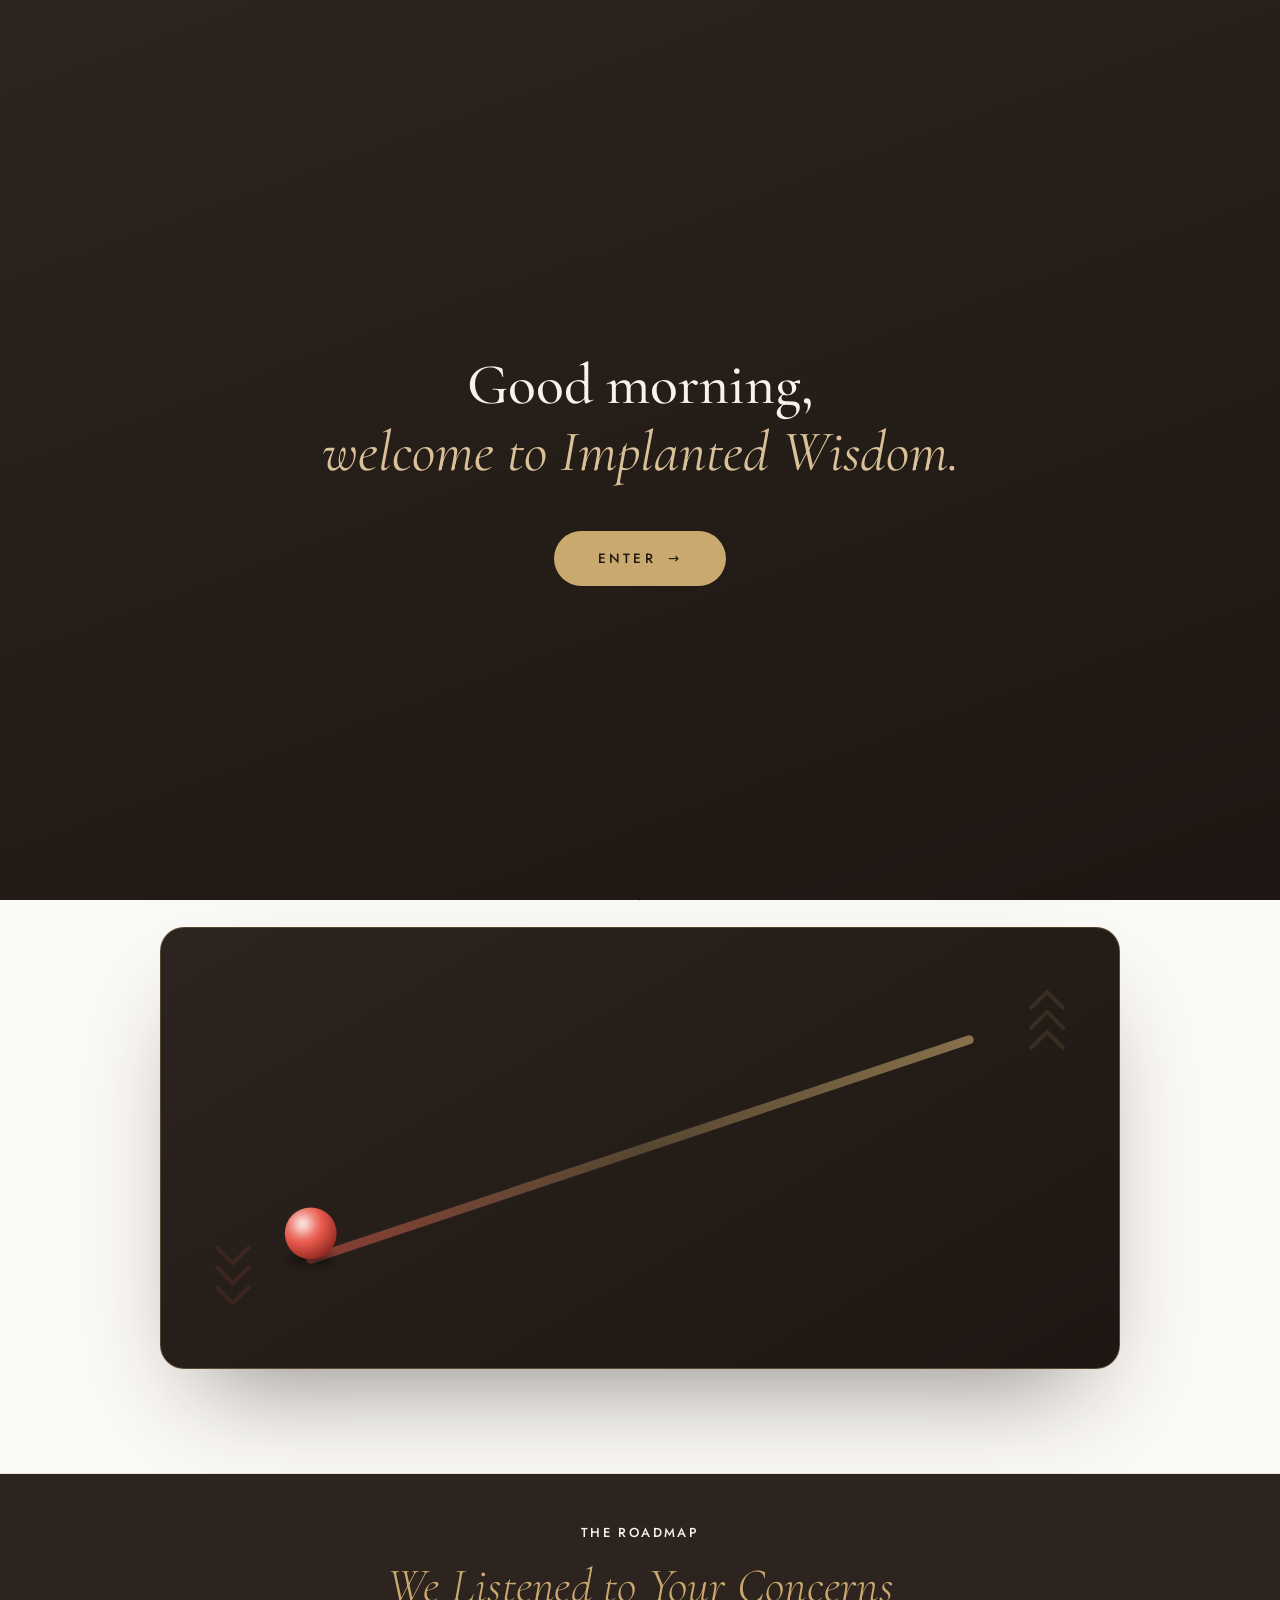
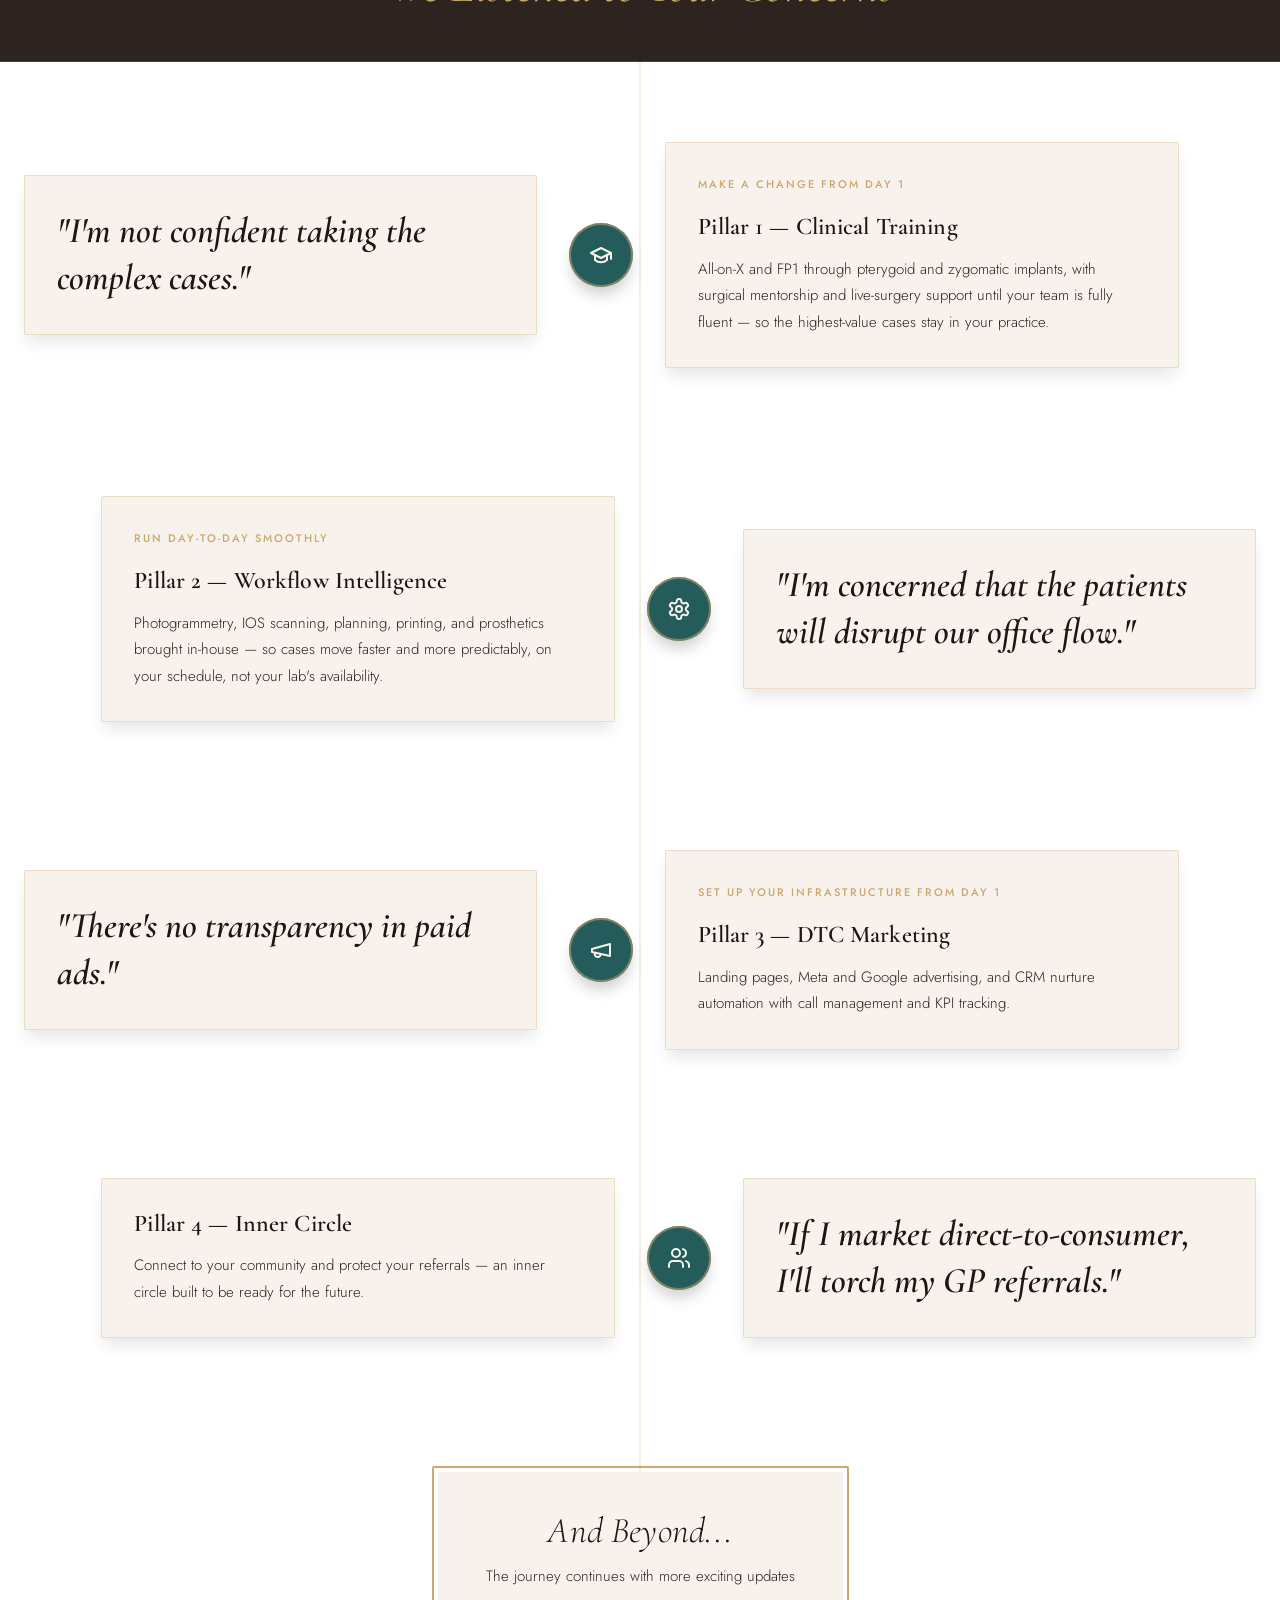
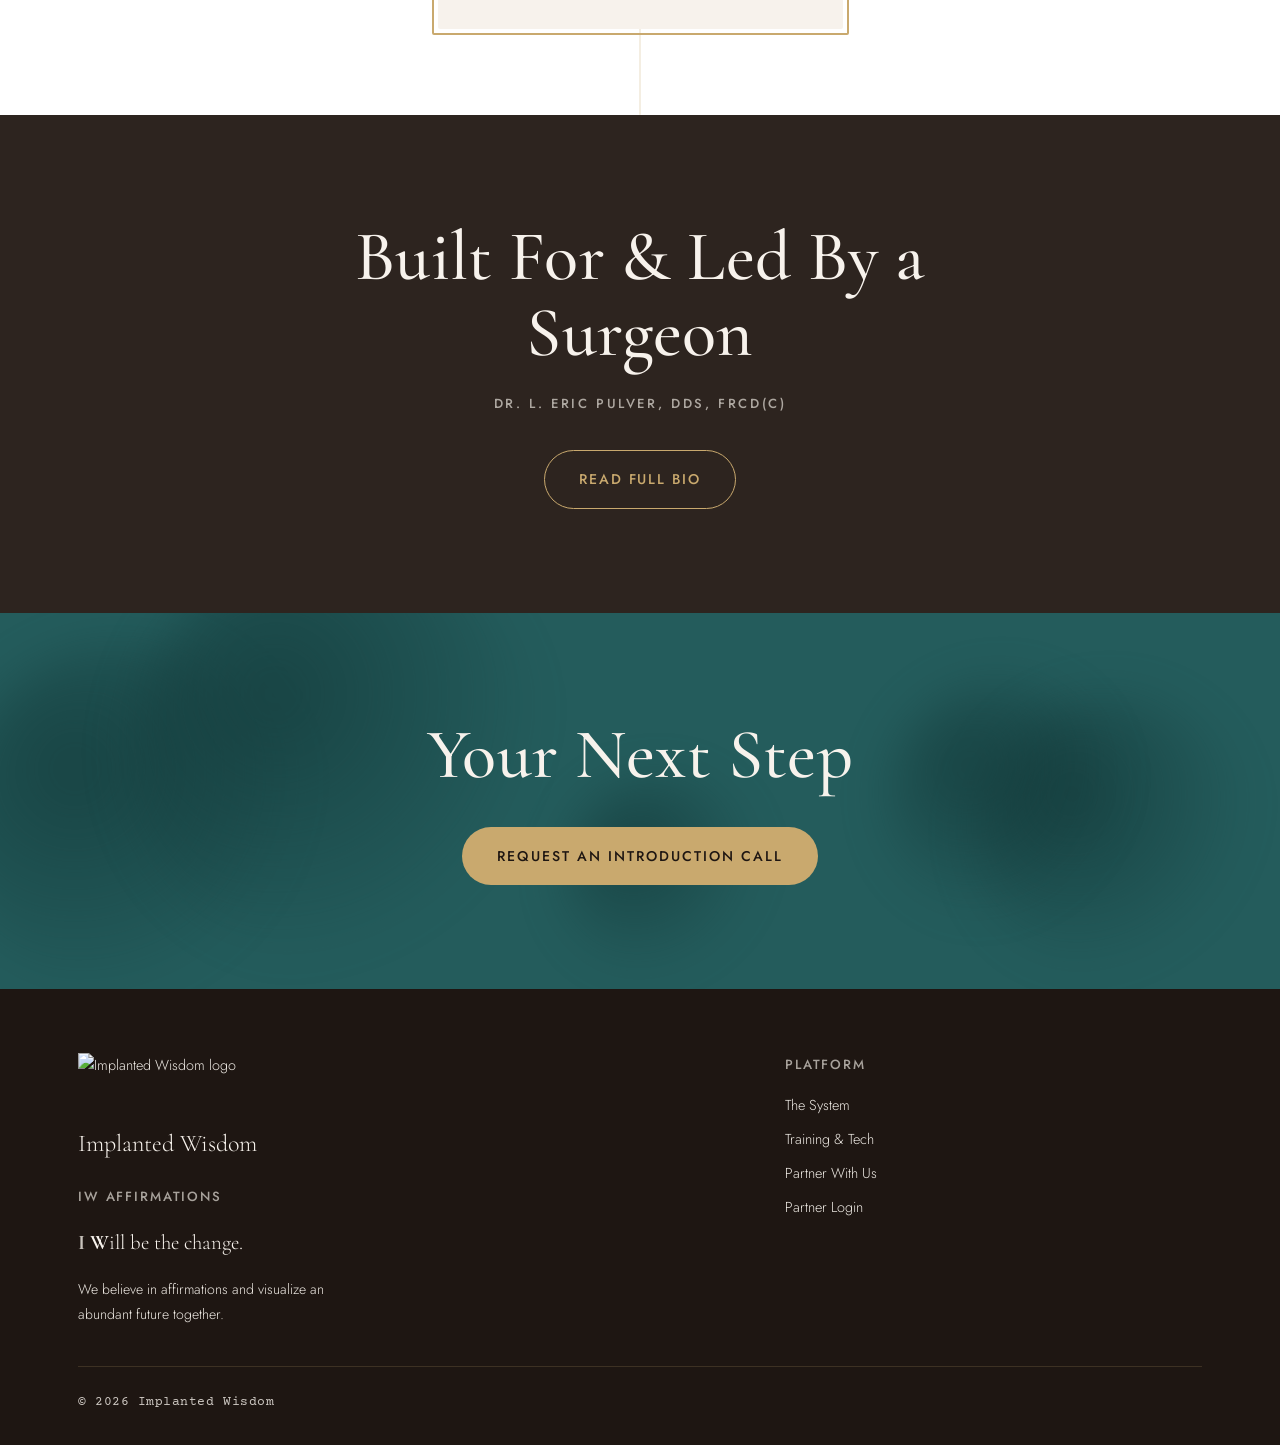
==== commit bbc2c7eb: "Update index.html" ====
--- a/index.html
+++ b/index.html
@@ -14,8 +14,8 @@
 <link rel="apple-touch-icon" href="apple-touch-icon.png">
 <style>
 /* ============================================================
-   IMPLANTED WISDOM — HOME (white editorial redesign v2)
-   Base: index-6 · Brand tokens from Brand Identity System 2026.
+   IMPLANTED WISDOM — HOME (white redesign · final)
+   Hero → The Shift → Roadmap → Founder → CTA → Footer
    ============================================================ */
 
 @import url('https://fonts.googleapis.com/css2?family=Cormorant+Garamond:ital,wght@0,300;0,500;0,600;0,700;1,300;1,500;1,600&family=Jost:wght@300;400;500;600&family=Courier+Prime:wght@400;700&display=swap');
@@ -74,6 +74,7 @@
 section{padding:104px 0}
 .section-dark{background:var(--espresso);color:var(--cream)}
 .section-dark .lead{color:var(--cream-70)}
+.section-dark .label{color:var(--grey-light)}
 .eyebrow{margin-bottom:18px}
 .center{text-align:center}
 .center .lead{margin-left:auto;margin-right:auto}
@@ -85,7 +86,7 @@
 .rv.d1{transition-delay:.08s}.rv.d2{transition-delay:.18s}.rv.d3{transition-delay:.28s}
 @media (prefers-reduced-motion: reduce){.rv{opacity:1;transform:none;transition:none}}
 
-/* Header / Nav — floating frosted pill (template style) */
+/* ---------- Header / Nav — floating frosted pill ---------- */
 .site-header{position:absolute;top:0;left:0;right:0;z-index:50;background:transparent;pointer-events:none}
 .nav{display:flex;align-items:center;justify-content:space-between;
   height:auto;max-width:none;margin:0;padding:16px 26px;position:relative}
@@ -111,7 +112,7 @@
   border:1px solid rgba(255,255,255,.55);border-radius:999px;width:48px;height:48px;
   color:var(--ink);font-size:1.4rem;cursor:pointer;box-shadow:0 10px 30px -16px rgba(30,22,18,.3)}
 
-/* intro veil — espresso welcome that fades to reveal the page */
+/* ---------- intro veil — espresso welcome, Enter to continue ---------- */
 #introVeil{position:fixed;inset:0;z-index:200;display:flex;flex-direction:column;align-items:center;
   justify-content:center;text-align:center;padding:40px 26px;visibility:hidden;opacity:1;
   background:linear-gradient(160deg,var(--espresso) 0%,#241c17 55%,var(--ink) 100%);
@@ -134,9 +135,9 @@
 #introVeil.show .iv-logo{opacity:1;transform:none}
 #introVeil.show .iv-greet{opacity:1;transform:none}
 #introVeil.show .iv-enter{opacity:1;transform:none}
-@media (prefers-reduced-motion: reduce){#introVeil,#introVeil .iv-logo,#introVeil .iv-greet{transition:none}}
-
-/* Buttons */
+@media (prefers-reduced-motion: reduce){#introVeil,#introVeil .iv-logo,#introVeil .iv-greet,#introVeil .iv-enter{transition:none}}
+
+/* ---------- Buttons ---------- */
 .btn{display:inline-block;font-family:var(--body);font-weight:500;text-transform:uppercase;
   letter-spacing:.14em;font-size:0.88rem;padding:16px 34px;border-radius:999px;cursor:pointer;
   transition:all .25s;border:1px solid transparent}
@@ -150,14 +151,12 @@
 .center .btn-row{justify-content:center}
 .btn-row.center{justify-content:center}
 
-/* Hero — big black headline + hero shot (template style) */
+/* ---------- Hero — minimal, big black headline ---------- */
 .hero{position:relative;background:var(--white);color:var(--ink);
   padding:190px 0 110px;overflow:visible}
 .hero .wrap{position:relative;z-index:2;max-width:1100px}
 .hero h1{margin:0;color:#000;font-weight:700;-webkit-text-stroke:1px #000;
   font-size:clamp(3rem,9vw,6.8rem);line-height:1.04;letter-spacing:-.005em}
-.hero-shot{max-width:1240px;margin:26px auto 0;padding:0}
-.hero-shot img{width:100%;height:auto;display:block}
 .scroll-cue{position:relative;z-index:2;margin-top:58px;font-family:var(--mono);
   letter-spacing:.34em;text-transform:uppercase;font-size:0.72rem;color:var(--grey);
   display:flex;flex-direction:column;align-items:center;gap:12px}
@@ -180,17 +179,7 @@
   40%{opacity:1}100%{opacity:0;transform:translateY(6px) rotate(45deg)}}
 @media(prefers-reduced-motion:reduce){.scroll-cue *{animation:none}}
 
-/* "We've cracked the code" intro (template Benefits header) */
-.crack{padding:130px 0 110px;background:var(--white)}
-.crack-label{font-family:var(--mono);font-size:.88rem;letter-spacing:.05em;color:var(--teal);margin-bottom:36px}
-.crack-h{font-family:var(--display);font-weight:700;color:#000;-webkit-text-stroke:1px #000;
-  font-size:clamp(2.8rem,7.5vw,5.8rem);line-height:1.05;letter-spacing:-.004em}
-.crack-sub{margin-top:44px;font-size:1.06rem;color:var(--ink-70);max-width:72ch}
-.crack-name{font-family:var(--display);font-weight:600;font-size:1.5rem;color:var(--ink);display:inline-block;margin-bottom:10px}
-.crack-stats{font-family:var(--body);font-weight:500;letter-spacing:.06em;text-transform:uppercase;font-size:.92rem;color:var(--ink-70)}
-.crack-kicker{display:inline-block;margin-top:14px;font-family:var(--display);font-style:italic;font-weight:500;font-size:1.35rem;color:var(--ink)}
-
-/* DTC — sphere & track cinematic animation (dark panel on white page) */
+/* ---------- The Shift — sphere & track viz (dark panel on white) ---------- */
 .shift-section{background:var(--paper);border-top:1px solid var(--hairline);border-bottom:1px solid var(--hairline)}
 .dtc-viz{max-width:960px;margin:0 auto;background:linear-gradient(150deg,var(--espresso) 0%,#241c17 55%,var(--ink) 100%);
   border:1px solid var(--hairline);border-radius:24px;padding:20px clamp(12px,3vw,30px);
@@ -208,34 +197,51 @@
 .st-chev{opacity:.12;animation:stFlash 1.5s ease-in-out infinite}
 @keyframes stFlash{0%,100%{opacity:.12}45%{opacity:1}}
 
-/* Concern -> Pillar winding roadmap — white version */
-.rm-road{position:relative;max-width:1120px;margin:0 auto}
-.rm-svg{position:absolute;left:0;top:0;overflow:visible;pointer-events:none;z-index:0}
-.rm-base{fill:none;stroke:rgba(201,169,110,.35);stroke-width:4;stroke-linecap:round;stroke-dasharray:.1 18}
-.rm-prog{fill:none;stroke:var(--gold);stroke-width:4;stroke-linecap:round;stroke-dasharray:.1 18}
-.rm-dot{position:absolute;left:0;top:0;width:18px;height:18px;border-radius:50%;background:var(--gold);
-  transform:translate(-50%,-50%);box-shadow:0 0 22px rgba(201,169,110,.9);opacity:0;transition:opacity .3s;z-index:3}
-.rm-node{position:absolute;left:0;top:0;width:54px;height:54px;border-radius:50%;transform:translate(-50%,-50%);
-  background:var(--white);border:2px solid rgba(201,169,110,.55);display:flex;align-items:center;justify-content:center;
-  font-family:var(--display);font-weight:600;font-size:1.35rem;color:var(--grey-deep);z-index:2;transition:all .45s;
-  box-shadow:0 10px 30px -14px rgba(30,22,18,.25)}
-.rm-stop.in .rm-node{background:var(--gold);color:var(--ink);border-color:var(--gold);box-shadow:0 0 26px rgba(201,169,110,.55)}
-.rm-stop{display:flex;align-items:center;min-height:80vh}
-.rm-stop.left{justify-content:flex-end}
-.rm-stop.right{justify-content:flex-start}
-.rm-card{width:min(580px,54%);padding:10px 6px;position:relative;z-index:2;
-  transition:opacity .6s ease,transform .6s cubic-bezier(.2,.7,.2,1)}
-.rm-road.js .rm-card{opacity:0;transform:translateY(34px)}
-.rm-road.js .rm-stop.in .rm-card{opacity:1;transform:translateY(0)}
-.rm-concern{font-family:var(--display);font-style:italic;color:var(--ink);
-  font-size:clamp(2.1rem,3.4vw,3rem);line-height:1.2;margin-bottom:26px}
-.rm-div{height:1px;background:rgba(201,169,110,.35);margin:0 0 22px}
-.rm-tag{display:block;font-family:var(--body);font-weight:600;text-transform:uppercase;
-  letter-spacing:.16em;font-size:.82rem;color:var(--teal);margin-bottom:8px}
-.rm-plabel{display:block;font-family:var(--display);font-weight:600;letter-spacing:.01em;
-  font-size:clamp(1.7rem,2.7vw,2.35rem);line-height:1.15;color:var(--grey-deep);margin-bottom:14px}
-.rm-desc{color:var(--ink-70);font-size:0.97rem;line-height:1.65}
-/* gold orb background — soft on white */
+/* ---------- The Roadmap ---------- */
+.roadmap-section{background:#FFFFFF;min-height:200vh;overflow-x:hidden;padding:0}
+.roadmap-header{position:sticky;top:0;z-index:10;background:#2D241F;border-bottom:1px solid rgba(201,169,110,.2);padding:3rem 1.5rem}
+.roadmap-header-content{max-width:1280px;margin:0 auto}
+.roadmap-header-label{color:#F7F2EC;text-align:center;font-family:'Jost',sans-serif;font-weight:500;font-size:13px;letter-spacing:.18em;text-transform:uppercase;margin-bottom:1rem}
+.roadmap-header-title{color:#C9A96E;text-align:center;font-family:'Cormorant Garamond',serif;font-weight:300;font-style:italic;font-size:3rem;line-height:1.1}
+.roadmap-container{max-width:1280px;margin:0 auto;padding:5rem 1.5rem;position:relative}
+.roadmap-progress-line-bg{position:absolute;left:50%;top:0;bottom:0;width:2px;transform:translateX(-50%);background:rgba(201,169,110,.2);border-radius:9999px}
+.roadmap-progress-line-fill{position:absolute;left:50%;top:0;width:2px;transform:translateX(-50%);background:#C9A96E;border-radius:9999px;transform-origin:top;transition:height .1s ease-out;height:0}
+.roadmap-milestones{position:relative}
+.roadmap-milestone{display:flex;align-items:center;gap:2rem;margin-bottom:8rem;opacity:0;transform:translateX(-100px);transition:opacity .8s cubic-bezier(.16,1,.3,1),transform .8s cubic-bezier(.16,1,.3,1)}
+.roadmap-milestone.visible{opacity:1;transform:translateX(0)}
+.roadmap-milestone.right{flex-direction:row-reverse;transform:translateX(100px)}
+.roadmap-milestone.right.visible{transform:translateX(0)}
+.roadmap-card{width:41.666%;background:#F7F2EC;border:1px solid rgba(201,169,110,.3);border-radius:2px;padding:2rem;box-shadow:0 10px 15px -3px rgba(0,0,0,.1);transition:transform .3s ease,box-shadow .3s ease;position:relative}
+.roadmap-card:hover{transform:translateY(-8px) scale(1.02);box-shadow:0 20px 25px -5px rgba(0,0,0,.15)}
+.roadmap-concern-text{color:#1E1612;font-family:'Cormorant Garamond',serif;font-weight:600;font-style:italic;font-size:2.25rem;line-height:1.3}
+.roadmap-action-heading{color:#C9A96E;font-family:'Jost',sans-serif;font-weight:500;font-size:11px;letter-spacing:.18em;margin-bottom:1.25rem;display:block}
+.roadmap-pillar-title{color:#1E1612;font-family:'Cormorant Garamond',serif;font-weight:600;font-size:1.5rem;margin-bottom:1rem}
+.roadmap-description{color:#2D241F;font-family:'Jost',sans-serif;font-weight:300;font-size:15px;line-height:1.75}
+.roadmap-icon-wrapper{position:relative;z-index:10;flex-shrink:0}
+.roadmap-icon-circle{width:4rem;height:4rem;border-radius:50%;background:#245C5C;display:flex;align-items:center;justify-content:center;color:#F7F2EC;box-shadow:0 10px 15px -3px rgba(0,0,0,.2);border:2px solid rgba(201,169,110,.5);transition:transform .5s ease;opacity:0;transform:scale(0) rotate(-180deg)}
+.roadmap-icon-circle.visible{opacity:1;transform:scale(1) rotate(0deg)}
+.roadmap-icon-circle:hover{transform:scale(1.15) rotate(360deg)}
+.roadmap-icon-pulse{position:absolute;inset:0;border-radius:50%;background:#C9A96E;z-index:-1;animation:roadmap-pulse 3s ease-in-out infinite}
+@keyframes roadmap-pulse{0%,100%{transform:scale(1);opacity:.3}50%{transform:scale(1.4);opacity:0}}
+.roadmap-icon{width:24px;height:24px;stroke:currentColor;stroke-width:2;stroke-linecap:round;stroke-linejoin:round;fill:none}
+.roadmap-end-message{text-align:center;margin-top:8rem;position:relative;z-index:10;opacity:0;transform:translateY(50px);transition:opacity 1s ease,transform 1s ease}
+.roadmap-end-message.visible{opacity:1;transform:translateY(0)}
+.roadmap-end-border{display:inline-block;border:2px solid #C9A96E;border-radius:2px;padding:4px}
+.roadmap-end-content{background:#F7F2EC;border-radius:2px;padding:2.5rem 3rem}
+.roadmap-end-title{color:#1E1612;font-family:'Cormorant Garamond',serif;font-weight:300;font-style:italic;font-size:2.25rem;margin-bottom:.75rem}
+.roadmap-end-text{color:#2D241F;font-family:'Jost',sans-serif;font-weight:300;font-size:15px;line-height:1.75}
+@media (max-width:768px){
+  .roadmap-milestone{flex-direction:column !important;gap:1rem}
+  .roadmap-card{width:100%}
+  .roadmap-header-title{font-size:2rem}
+  .roadmap-concern-text{font-size:1.5rem}
+}
+@media (prefers-reduced-motion: reduce){
+  .roadmap-milestone,.roadmap-icon-circle,.roadmap-end-message{opacity:1;transform:none;transition:none}
+  .roadmap-icon-pulse{animation:none;opacity:0}
+}
+
+/* ---------- orbs (CTA band ambience) ---------- */
 .orbs{position:relative;overflow:hidden}
 .orbs-bg{position:absolute;inset:0;z-index:0;pointer-events:none;overflow:hidden}
 .orb{position:absolute;border-radius:50%;filter:blur(24px);opacity:.35;
@@ -252,110 +258,16 @@
   66%{transform:translate(-30px,30px) scale(.94)}
   100%{transform:translate(0,0) scale(1)}
 }
+.orb.teal{background:radial-gradient(circle at 35% 35%, rgba(15,48,48,.9), rgba(15,48,48,0) 70%);opacity:.6}
 @media(prefers-reduced-motion:reduce){.orb{animation:none}}
-@media(max-width:760px){
-  .rm-stop{min-height:62vh}
-  .rm-stop.left,.rm-stop.right{justify-content:flex-start}
-  .rm-card{width:auto;margin-left:60px;padding:30px 26px}
-  .rm-concern{font-size:1.75rem}
-  .rm-plabel{font-size:1.5rem}
-}
-
-/* credentials marquee (template trusted-by band) */
-.credband{padding:66px 0 72px;background:var(--white);border-bottom:1px solid var(--hairline)}
-.credmq{overflow:hidden;position:relative}
-.credmq::before,.credmq::after{content:"";position:absolute;top:0;bottom:0;width:120px;z-index:2;pointer-events:none}
-.credmq::before{left:0;background:linear-gradient(90deg,var(--white),rgba(255,255,255,0))}
-.credmq::after{right:0;background:linear-gradient(270deg,var(--white),rgba(255,255,255,0))}
-.credtrack{display:flex;width:max-content}
-.credtrack.go{animation:credslide 46s linear infinite;will-change:transform}
-.credset{display:flex;align-items:center;gap:clamp(46px,6vw,88px);padding-right:clamp(46px,6vw,88px)}
-.credset img{height:54px;width:auto}
-@keyframes credslide{to{transform:translateX(-50%)}}
-@media (prefers-reduced-motion: reduce){.credtrack.go{animation:none}.credtrack{flex-wrap:wrap}}
-@media (max-width:760px){.credset img{height:42px}.credband{padding:48px 0 54px}}
-
-/* comparison (template "Why Choose Area?") */
-.cmp-head{display:grid;grid-template-columns:1fr 1fr;gap:40px;align-items:end;margin-bottom:44px}
-.cmp{display:grid;grid-template-columns:1.15fr 1fr 1fr;gap:18px;align-items:stretch}
-.cmp-col{border:1px solid var(--hairline);border-radius:20px;padding:32px 28px;background:var(--white)}
-.cmp-col.hero-col{background:linear-gradient(160deg,var(--espresso),#241c17);color:var(--cream);
-  border-color:var(--espresso);box-shadow:0 44px 90px -44px rgba(30,22,18,.55)}
-.cmp-col h3{margin-bottom:14px}
-.cmp-row{display:flex;gap:12px;align-items:flex-start;padding:12px 0;
-  border-top:1px solid rgba(201,169,110,.2);font-size:.97rem;color:var(--ink-70)}
-.cmp-col.hero-col .cmp-row{border-top-color:rgba(201,169,110,.28);color:var(--cream-70)}
-.cmp-ic{width:22px;height:22px;border-radius:50%;flex:0 0 22px;display:flex;align-items:center;
-  justify-content:center;font-size:.78rem;font-weight:600;margin-top:4px}
-.ic-y{background:var(--gold);color:var(--ink)}
-.ic-n{background:rgba(176,106,82,.16);color:var(--clay)}
-
-.section-dark .label,.cta-band .label{color:var(--grey-light)}
-
-/* statement band (template quote moment) */
-.statement-q{font-family:var(--display);font-weight:400;font-style:italic;
-  font-size:clamp(2rem,4.6vw,3.4rem);line-height:1.25;color:var(--ink)}
-
-/* steps (template "Map Your Success") */
-.steps{display:grid;grid-template-columns:repeat(3,1fr);gap:18px}
-.scard{border:1px solid var(--hairline);border-radius:20px;padding:38px 30px;background:var(--white);
-  transition:transform .35s var(--ease),box-shadow .35s var(--ease)}
-.scard:hover{transform:translateY(-6px);box-shadow:0 26px 55px -32px rgba(30,22,18,.28)}
-.scard .bignum{font-family:var(--display);font-weight:300;font-size:3.2rem;line-height:1;
-  color:var(--grey);display:block;margin-bottom:14px}
-.scard p{font-size:.97rem;color:var(--ink-70);margin-top:8px}
-
-/* The Roadmap (updated) */
-#rmap2{background:#FFFFFF;padding:0}
-#rmap2 .rhead{position:sticky;top:0;z-index:30;background:#2D241F;border-bottom:1px solid rgba(201,169,110,.2);padding:3rem 1.5rem}
-#rmap2 .rhead-content{max-width:1280px;margin:0 auto}
-#rmap2 .header-label{color:#F7F2EC;text-align:center;font-family:'Jost',sans-serif;font-weight:500;font-size:13px;letter-spacing:.18em;text-transform:uppercase;margin-bottom:1rem}
-#rmap2 .header-title{color:#C9A96E;text-align:center;font-family:'Cormorant Garamond',serif;font-weight:300;font-style:italic;font-size:3rem;line-height:1.1}
-#rmap2 .roadmap-container{max-width:1280px;margin:0 auto;padding:5rem 1.5rem;position:relative}
-#rmap2 .progress-line-bg{position:absolute;left:50%;top:0;bottom:0;width:2px;transform:translateX(-50%);background:rgba(201,169,110,.2);border-radius:9999px}
-#rmap2 .progress-line-fill{position:absolute;left:50%;top:0;width:2px;transform:translateX(-50%);background:#C9A96E;border-radius:9999px;transform-origin:top;transition:height .1s ease-out;height:0}
-#rmap2 .milestones{position:relative}
-#rmap2 .milestone{display:flex;align-items:center;gap:2rem;margin-bottom:8rem;opacity:0;transform:translateX(-100px);transition:opacity .8s cubic-bezier(.16,1,.3,1),transform .8s cubic-bezier(.16,1,.3,1)}
-#rmap2 .milestone.visible{opacity:1;transform:translateX(0)}
-#rmap2 .milestone.right{flex-direction:row-reverse;transform:translateX(100px)}
-#rmap2 .milestone.right.visible{transform:translateX(0)}
-#rmap2 .mcard{width:41.666%;background:#F7F2EC;border:1px solid rgba(201,169,110,.3);border-radius:2px;padding:2rem;box-shadow:0 10px 15px -3px rgba(0,0,0,.1);transition:transform .3s ease,box-shadow .3s ease;position:relative}
-#rmap2 .mcard:hover{transform:translateY(-8px) scale(1.02);box-shadow:0 20px 25px -5px rgba(0,0,0,.15)}
-#rmap2 .concern-text{color:#1E1612;font-family:'Cormorant Garamond',serif;font-weight:600;font-style:italic;font-size:2.25rem;line-height:1.3}
-#rmap2 .action-heading{color:#C9A96E;font-family:'Jost',sans-serif;font-weight:500;font-size:11px;letter-spacing:.18em;margin-bottom:1.25rem;display:block}
-#rmap2 .pillar-title{color:#1E1612;font-family:'Cormorant Garamond',serif;font-weight:600;font-size:1.5rem;margin-bottom:1rem}
-#rmap2 .description{color:#2D241F;font-family:'Jost',sans-serif;font-weight:300;font-size:15px;line-height:1.75}
-#rmap2 .icon-wrapper{position:relative;z-index:10;flex-shrink:0}
-#rmap2 .icon-circle{width:4rem;height:4rem;border-radius:50%;background:#245C5C;display:flex;align-items:center;justify-content:center;color:#F7F2EC;box-shadow:0 10px 15px -3px rgba(0,0,0,.2);border:2px solid rgba(201,169,110,.5);transition:transform .5s ease;opacity:0;transform:scale(0) rotate(-180deg)}
-#rmap2 .icon-circle.visible{opacity:1;transform:scale(1) rotate(0deg)}
-#rmap2 .icon-circle:hover{transform:scale(1.15) rotate(360deg)}
-#rmap2 .icon-pulse{position:absolute;inset:0;border-radius:50%;background:#C9A96E;z-index:-1;animation:rmPulse 3s ease-in-out infinite}
-@keyframes rmPulse{0%,100%{transform:scale(1);opacity:.3}50%{transform:scale(1.4);opacity:0}}
-#rmap2 .end-message{text-align:center;margin-top:8rem;position:relative;z-index:10;opacity:0;transform:translateY(50px);transition:opacity 1s ease,transform 1s ease}
-#rmap2 .end-message.visible{opacity:1;transform:translateY(0)}
-#rmap2 .end-border{display:inline-block;border:2px solid #C9A96E;border-radius:2px;padding:4px}
-#rmap2 .end-content{background:#F7F2EC;border-radius:2px;padding:2.5rem 3rem}
-#rmap2 .end-title{color:#1E1612;font-family:'Cormorant Garamond',serif;font-weight:300;font-style:italic;font-size:2.25rem;margin-bottom:.75rem}
-#rmap2 .end-text{color:#2D241F;font-family:'Jost',sans-serif;font-weight:300;font-size:15px;line-height:1.75}
-#rmap2 .icon{width:24px;height:24px;stroke:currentColor;stroke-width:2;stroke-linecap:round;stroke-linejoin:round;fill:none}
-@media (max-width:768px){
-  #rmap2 .milestone{flex-direction:column !important;gap:1rem}
-  #rmap2 .mcard{width:100%}
-  #rmap2 .header-title{font-size:2rem}
-  #rmap2 .concern-text{font-size:1.5rem}
-}
-@media (prefers-reduced-motion: reduce){
-  #rmap2 .milestone,#rmap2 .icon-circle,#rmap2 .end-message{opacity:1;transform:none;transition:none}
-  #rmap2 .icon-pulse{animation:none;opacity:0}
-}
-
-/* CTA band */
+
+/* ---------- CTA band ---------- */
 .cta-band{background:var(--teal);color:var(--cream);text-align:center;position:relative;overflow:hidden}
 .cta-band h2{color:var(--cream)}
 .cta-band .lead{margin:18px auto 0;color:var(--cream-70)}
-.orb.teal{background:radial-gradient(circle at 35% 35%, rgba(15,48,48,.9), rgba(15,48,48,0) 70%);opacity:.6}
-
-/* Footer */
+.cta-band .label{color:var(--grey-light)}
+
+/* ---------- Footer ---------- */
 .site-footer{background:var(--ink);color:var(--cream-70);padding:64px 0 30px;font-size:.9rem}
 .footer-grid{display:grid;grid-template-columns:1.6fr 1fr;gap:40px;padding-bottom:40px;
   border-bottom:1px solid rgba(201,169,110,.18)}
@@ -365,13 +277,11 @@
 .footer-grid a:hover{color:var(--cream)}
 .footer-logo{height:54px;width:auto;display:block;margin-bottom:16px;object-fit:contain}
 .footer-brand .name{font-family:var(--display);font-size:1.5rem;color:var(--cream)}
-.footer-brand .sub{font-family:var(--body);font-weight:500;text-transform:uppercase;
-  letter-spacing:.2em;font-size:0.69rem;color:var(--grey-light);margin-top:4px}
 .footer-brand p{margin-top:16px;max-width:34ch;font-size:1.01rem}
 .footer-legal{display:flex;justify-content:space-between;flex-wrap:wrap;gap:12px;
   padding-top:24px;font-family:var(--mono);font-size:0.83rem;letter-spacing:.04em;color:rgba(247,242,236,.8)}
 
-/* Responsive */
+/* ---------- Responsive ---------- */
 @media(max-width:880px){
   .brand .brand-logo{height:44px}
   .brand .wordmark .name{font-size:1.1rem}
@@ -386,15 +296,10 @@
   .footer-grid{grid-template-columns:1fr}
   section{padding:64px 0}
   .hero{padding:130px 0 80px}
-  .cmp-head{grid-template-columns:1fr;gap:14px;margin-bottom:30px}
-  .cmp{grid-template-columns:1fr}
-  .steps{grid-template-columns:1fr}
 }
-
 </style>
 <noscript><style>
-  #rmap2 .milestone,#rmap2 .icon-circle,#rmap2 .end-message,.rv{opacity:1 !important;transform:none !important}
-  .rm-road.js .rm-card{opacity:1;transform:none}
+  .roadmap-milestone,.roadmap-icon-circle,.roadmap-end-message,.rv{opacity:1 !important;transform:none !important}
 </style></noscript>
 </head>
 <body>
@@ -426,7 +331,6 @@
   var btn=document.getElementById('ivEnter');
   if(btn) btn.addEventListener('click', leave);
 })();
-
 </script>
 
 <!-- ============ HEADER ============ -->
@@ -489,10 +393,8 @@
             </filter>
           </defs>
 
-          <!-- the rising track -->
           <path id="stPath" class="st-track" d="M120 312 L 780 92"></path>
 
-          <!-- ambient flashing arrows: red down on the left, gold up on the right -->
           <g fill="none" stroke="#E7594C" stroke-width="4" stroke-linecap="round" stroke-linejoin="round">
             <path class="st-chev" style="animation-delay:0s"    d="M26 300 L42 316 L58 300"></path>
             <path class="st-chev" style="animation-delay:.18s"  d="M26 320 L42 336 L58 320"></path>
@@ -504,7 +406,6 @@
             <path class="st-chev" style="animation-delay:.36s"  d="M842 60 L858 44 L874 60"></path>
           </g>
 
-          <!-- LEFT: standard of care fell (red, low) — hover for full stat -->
           <g id="txtRed">
             <text class="st-eyebrow" x="118" y="362" fill="#E7594C" font-family="Jost, sans-serif" font-size="21" font-weight="500" letter-spacing="2.6">STANDARD OF CARE FELL &#8595;</text>
             <rect x="114" y="344" width="380" height="34" fill="rgba(0,0,0,0)" pointer-events="all"></rect>
@@ -517,7 +418,6 @@
             </g>
           </g>
 
-          <!-- RIGHT: specialists taking full-arch back (gold, high) — hover for full stat -->
           <g id="txtGold">
             <text class="st-eyebrow" x="600" y="94" text-anchor="end" fill="#C9A96E" font-family="Jost, sans-serif" font-size="21" font-weight="500" letter-spacing="2.4">QUALIFIED SPECIALISTS TAKING</text>
             <text class="st-eyebrow" x="600" y="120" text-anchor="end" fill="#C9A96E" font-family="Jost, sans-serif" font-size="21" font-weight="500" letter-spacing="2.4">FULL-ARCH BACK &mdash; LEADING IT &#8593;</text>
@@ -531,7 +431,6 @@
             </g>
           </g>
 
-          <!-- single ball: red -> gold as it climbs -->
           <g id="stBall">
             <ellipse cx="0" cy="26" rx="24" ry="6" fill="rgba(0,0,0,.42)" filter="url(#stShadow)"></ellipse>
             <circle r="26" fill="url(#gRed)"></circle>
@@ -544,87 +443,87 @@
   </div>
 </section>
 
-<!-- ============ THE ROADMAP (updated) ============ -->
-<section id="rmap2">
-  <div class="rhead">
-    <div class="rhead-content">
-      <p class="header-label">THE ROADMAP</p>
-      <h2 class="header-title">We Listened to Your Concerns</h2>
-    </div>
-  </div>
-  <div class="roadmap-container" id="roadmap">
-    <div class="progress-line-bg"></div>
-    <div class="progress-line-fill" id="progressLine"></div>
-    <div class="milestones">
-      <div class="milestone" data-index="0">
-        <div class="mcard concern-card">
-          <p class="concern-text">&ldquo;I&rsquo;m not confident taking the complex cases.&rdquo;</p>
-        </div>
-        <div class="icon-wrapper">
-          <div class="icon-circle">
-            <svg class="icon" viewBox="0 0 24 24"><path d="M22 10v6M2 10l10-5 10 5-10 5z"></path><path d="M6 12v5c3 3 9 3 12 0v-5"></path></svg>
+<!-- ============ THE ROADMAP ============ -->
+<section class="roadmap-section" id="roadmap-section">
+  <div class="roadmap-header">
+    <div class="roadmap-header-content">
+      <p class="roadmap-header-label">THE ROADMAP</p>
+      <h2 class="roadmap-header-title">We Listened to Your Concerns</h2>
+    </div>
+  </div>
+  <div class="roadmap-container" id="roadmapContainer">
+    <div class="roadmap-progress-line-bg"></div>
+    <div class="roadmap-progress-line-fill" id="roadmapProgressLine"></div>
+    <div class="roadmap-milestones">
+      <div class="roadmap-milestone" data-index="0">
+        <div class="roadmap-card">
+          <p class="roadmap-concern-text">"I'm not confident taking the complex cases."</p>
+        </div>
+        <div class="roadmap-icon-wrapper">
+          <div class="roadmap-icon-circle">
+            <svg class="roadmap-icon" viewBox="0 0 24 24"><path d="M22 10v6M2 10l10-5 10 5-10 5z"></path><path d="M6 12v5c3 3 9 3 12 0v-5"></path></svg>
           </div>
-          <div class="icon-pulse"></div>
-        </div>
-        <div class="mcard content-card">
-          <span class="action-heading">MAKE A CHANGE FROM DAY 1</span>
-          <h3 class="pillar-title">Pillar 1 &mdash; Clinical Training</h3>
-          <p class="description">All-on-X and FP1 through pterygoid and zygomatic implants, with surgical mentorship and live-surgery support until your team is fully fluent &mdash; so the highest-value cases stay in your practice.</p>
-        </div>
-      </div>
-      <div class="milestone right" data-index="1">
-        <div class="mcard concern-card">
-          <p class="concern-text">&ldquo;I&rsquo;m concerned that the patients will disrupt our office flow.&rdquo;</p>
-        </div>
-        <div class="icon-wrapper">
-          <div class="icon-circle">
-            <svg class="icon" viewBox="0 0 24 24"><circle cx="12" cy="12" r="3"></circle><path d="M12 1v6m0 6v6m8.66-11L16 12l4.66 4.66M7.34 3.34 3.68 7l4.66 4.66M20.66 16.34 17 12l3.66-3.66M7.34 20.66 3.68 17l4.66-4.66"></path></svg>
+          <div class="roadmap-icon-pulse"></div>
+        </div>
+        <div class="roadmap-card">
+          <span class="roadmap-action-heading">MAKE A CHANGE FROM DAY 1</span>
+          <h3 class="roadmap-pillar-title">Pillar 1 — Clinical Training</h3>
+          <p class="roadmap-description">All-on-X and FP1 through pterygoid and zygomatic implants, with surgical mentorship and live-surgery support until your team is fully fluent — so the highest-value cases stay in your practice.</p>
+        </div>
+      </div>
+      <div class="roadmap-milestone right" data-index="1">
+        <div class="roadmap-card">
+          <p class="roadmap-concern-text">"I'm concerned that the patients will disrupt our office flow."</p>
+        </div>
+        <div class="roadmap-icon-wrapper">
+          <div class="roadmap-icon-circle">
+            <svg class="roadmap-icon" viewBox="0 0 24 24"><path d="M12.22 2h-.44a2 2 0 0 0-2 2v.18a2 2 0 0 1-1 1.73l-.43.25a2 2 0 0 1-2 0l-.15-.08a2 2 0 0 0-2.73.73l-.22.38a2 2 0 0 0 .73 2.73l.15.1a2 2 0 0 1 1 1.72v.51a2 2 0 0 1-1 1.74l-.15.09a2 2 0 0 0-.73 2.73l.22.38a2 2 0 0 0 2.73.73l.15-.08a2 2 0 0 1 2 0l.43.25a2 2 0 0 1 1 1.73V20a2 2 0 0 0 2 2h.44a2 2 0 0 0 2-2v-.18a2 2 0 0 1 1-1.73l.43-.25a2 2 0 0 1 2 0l.15.08a2 2 0 0 0 2.73-.73l.22-.39a2 2 0 0 0-.73-2.73l-.15-.08a2 2 0 0 1-1-1.74v-.5a2 2 0 0 1 1-1.74l.15-.09a2 2 0 0 0 .73-2.73l-.22-.38a2 2 0 0 0-2.73-.73l-.15.08a2 2 0 0 1-2 0l-.43-.25a2 2 0 0 1-1-1.73V4a2 2 0 0 0-2-2z"></path><circle cx="12" cy="12" r="3"></circle></svg>
           </div>
-          <div class="icon-pulse"></div>
-        </div>
-        <div class="mcard content-card">
-          <span class="action-heading">RUN DAY-TO-DAY SMOOTHLY</span>
-          <h3 class="pillar-title">Pillar 2 &mdash; Workflow Intelligence</h3>
-          <p class="description">Photogrammetry, IOS scanning, planning, printing, and prosthetics brought in-house &mdash; so cases move faster and more predictably, on your schedule, not your lab&rsquo;s availability.</p>
-        </div>
-      </div>
-      <div class="milestone" data-index="2">
-        <div class="mcard concern-card">
-          <p class="concern-text">&ldquo;There&rsquo;s no transparency in paid ads.&rdquo;</p>
-        </div>
-        <div class="icon-wrapper">
-          <div class="icon-circle">
-            <svg class="icon" viewBox="0 0 24 24"><path d="m21 3-9 9-9-9"></path><path d="m3 21 9-9 9 9"></path></svg>
+          <div class="roadmap-icon-pulse"></div>
+        </div>
+        <div class="roadmap-card">
+          <span class="roadmap-action-heading">RUN DAY-TO-DAY SMOOTHLY</span>
+          <h3 class="roadmap-pillar-title">Pillar 2 — Workflow Intelligence</h3>
+          <p class="roadmap-description">Photogrammetry, IOS scanning, planning, printing, and prosthetics brought in-house — so cases move faster and more predictably, on your schedule, not your lab's availability.</p>
+        </div>
+      </div>
+      <div class="roadmap-milestone" data-index="2">
+        <div class="roadmap-card">
+          <p class="roadmap-concern-text">"There's no transparency in paid ads."</p>
+        </div>
+        <div class="roadmap-icon-wrapper">
+          <div class="roadmap-icon-circle">
+            <svg class="roadmap-icon" viewBox="0 0 24 24"><path d="m3 11 18-5v12L3 14v-3z"></path><path d="M11.6 16.8a3 3 0 1 1-5.8-1.6"></path></svg>
           </div>
-          <div class="icon-pulse"></div>
-        </div>
-        <div class="mcard content-card">
-          <span class="action-heading">SET UP YOUR INFRASTRUCTURE FROM DAY 1</span>
-          <h3 class="pillar-title">Pillar 3 &mdash; DTC Marketing</h3>
-          <p class="description">Landing pages, Meta and Google advertising, and CRM nurture automation with call management and KPI tracking.</p>
-        </div>
-      </div>
-      <div class="milestone right" data-index="3">
-        <div class="mcard concern-card">
-          <p class="concern-text">&ldquo;If I market direct-to-consumer, I&rsquo;ll torch my GP referrals.&rdquo;</p>
-        </div>
-        <div class="icon-wrapper">
-          <div class="icon-circle">
-            <svg class="icon" viewBox="0 0 24 24"><path d="M16 21v-2a4 4 0 0 0-4-4H6a4 4 0 0 0-4 4v2"></path><circle cx="9" cy="7" r="4"></circle><path d="M22 21v-2a4 4 0 0 0-3-3.87M16 3.13a4 4 0 0 1 0 7.75"></path></svg>
+          <div class="roadmap-icon-pulse"></div>
+        </div>
+        <div class="roadmap-card">
+          <span class="roadmap-action-heading">SET UP YOUR INFRASTRUCTURE FROM DAY 1</span>
+          <h3 class="roadmap-pillar-title">Pillar 3 — DTC Marketing</h3>
+          <p class="roadmap-description">Landing pages, Meta and Google advertising, and CRM nurture automation with call management and KPI tracking.</p>
+        </div>
+      </div>
+      <div class="roadmap-milestone right" data-index="3">
+        <div class="roadmap-card">
+          <p class="roadmap-concern-text">"If I market direct-to-consumer, I'll torch my GP referrals."</p>
+        </div>
+        <div class="roadmap-icon-wrapper">
+          <div class="roadmap-icon-circle">
+            <svg class="roadmap-icon" viewBox="0 0 24 24"><path d="M16 21v-2a4 4 0 0 0-4-4H6a4 4 0 0 0-4 4v2"></path><circle cx="9" cy="7" r="4"></circle><path d="M22 21v-2a4 4 0 0 0-3-3.87M16 3.13a4 4 0 0 1 0 7.75"></path></svg>
           </div>
-          <div class="icon-pulse"></div>
-        </div>
-        <div class="mcard content-card">
-          <h3 class="pillar-title">Pillar 4 &mdash; Inner Circle</h3>
-          <p class="description">Connect to your community and protect your referrals &mdash; an inner circle built to be ready for the future.</p>
-        </div>
-      </div>
-    </div>
-    <div class="end-message" id="endMessage">
-      <div class="end-border">
-        <div class="end-content">
-          <h2 class="end-title">And Beyond...</h2>
-          <p class="end-text">The journey continues with more exciting updates</p>
+          <div class="roadmap-icon-pulse"></div>
+        </div>
+        <div class="roadmap-card">
+          <h3 class="roadmap-pillar-title">Pillar 4 — Inner Circle</h3>
+          <p class="roadmap-description">Connect to your community and protect your referrals — an inner circle built to be ready for the future.</p>
+        </div>
+      </div>
+    </div>
+    <div class="roadmap-end-message" id="roadmapEndMessage">
+      <div class="roadmap-end-border">
+        <div class="roadmap-end-content">
+          <h2 class="roadmap-end-title">And Beyond...</h2>
+          <p class="roadmap-end-text">The journey continues with more exciting updates</p>
         </div>
       </div>
     </div>
@@ -691,7 +590,7 @@
   els.forEach(function(e){ io.observe(e); });
 })();
 
-/* Sphere & track — continuous looping physics animation */
+/* Sphere & track — looping physics animation */
 (function(){
   var stage=document.getElementById('shiftStage'); if(!stage) return;
   var path=document.getElementById('stPath'),
@@ -707,9 +606,9 @@
     var t=Math.min((now-t0)/D,1);
     var f=eIO(t);
     place(f);
-    ballGold.style.opacity=f;                                   // red -> gold as it climbs
-    setText(txtRed,  Math.min(Math.max((t-0.04)/0.16,0),1));    // fallen state shows first
-    setText(txtGold, Math.min(Math.max((t-0.55)/0.3,0),1));     // leading reveals as it arrives
+    ballGold.style.opacity=f;
+    setText(txtRed,  Math.min(Math.max((t-0.04)/0.16,0),1));
+    setText(txtGold, Math.min(Math.max((t-0.55)/0.3,0),1));
     if(t<1){ rafId=requestAnimationFrame(frame); } else { rafId=null; }
   }
   function start(){ t0=null; if(rafId)cancelAnimationFrame(rafId); rafId=requestAnimationFrame(frame); }
@@ -721,7 +620,36 @@
   } else { start(); }
 })();
 
-
+/* Roadmap Section */
+(function() {
+  const observerOptions = { threshold: 0.2, rootMargin: '-100px' };
+  const milestoneObserver = new IntersectionObserver((entries) => {
+    entries.forEach((entry) => {
+      if (entry.isIntersecting) {
+        entry.target.classList.add('visible');
+        const icon = entry.target.querySelector('.roadmap-icon-circle');
+        if (icon) { setTimeout(() => { icon.classList.add('visible'); }, 300); }
+      }
+    });
+  }, observerOptions);
+  document.querySelectorAll('.roadmap-milestone').forEach((m) => { milestoneObserver.observe(m); });
+  const endMessage = document.getElementById('roadmapEndMessage');
+  if (endMessage) { milestoneObserver.observe(endMessage); }
+  const roadmapContainer = document.getElementById('roadmapContainer');
+  const progressLine = document.getElementById('roadmapProgressLine');
+  function updateProgressLine() {
+    if (!roadmapContainer || !progressLine) return;
+    const containerRect = roadmapContainer.getBoundingClientRect();
+    const containerTop = containerRect.top + window.scrollY;
+    const containerHeight = containerRect.height;
+    const scrolled = window.scrollY - containerTop;
+    const percentage = Math.max(0, Math.min(1, scrolled / containerHeight));
+    progressLine.style.height = (percentage * 100) + '%';
+  }
+  window.addEventListener('scroll', updateProgressLine, {passive:true});
+  window.addEventListener('resize', updateProgressLine);
+  updateProgressLine();
+})();
 </script>
 
 </body>
